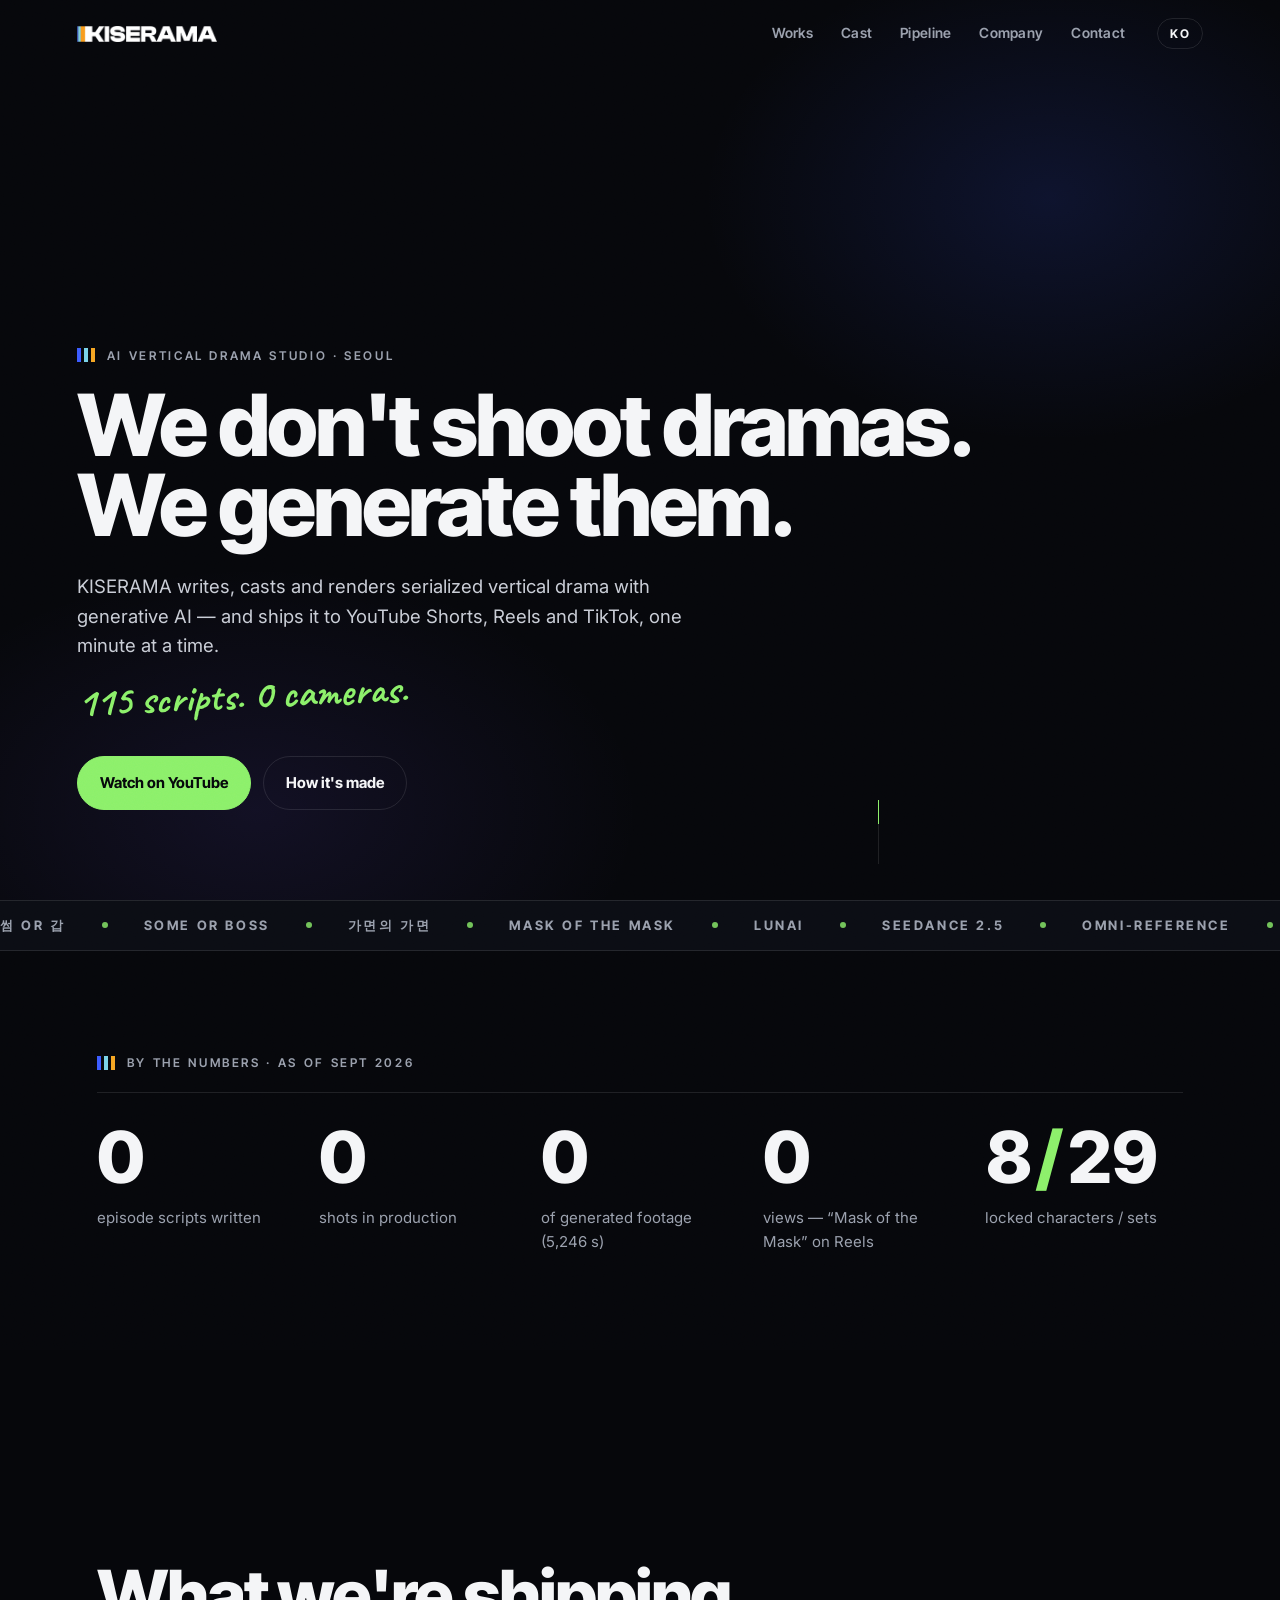
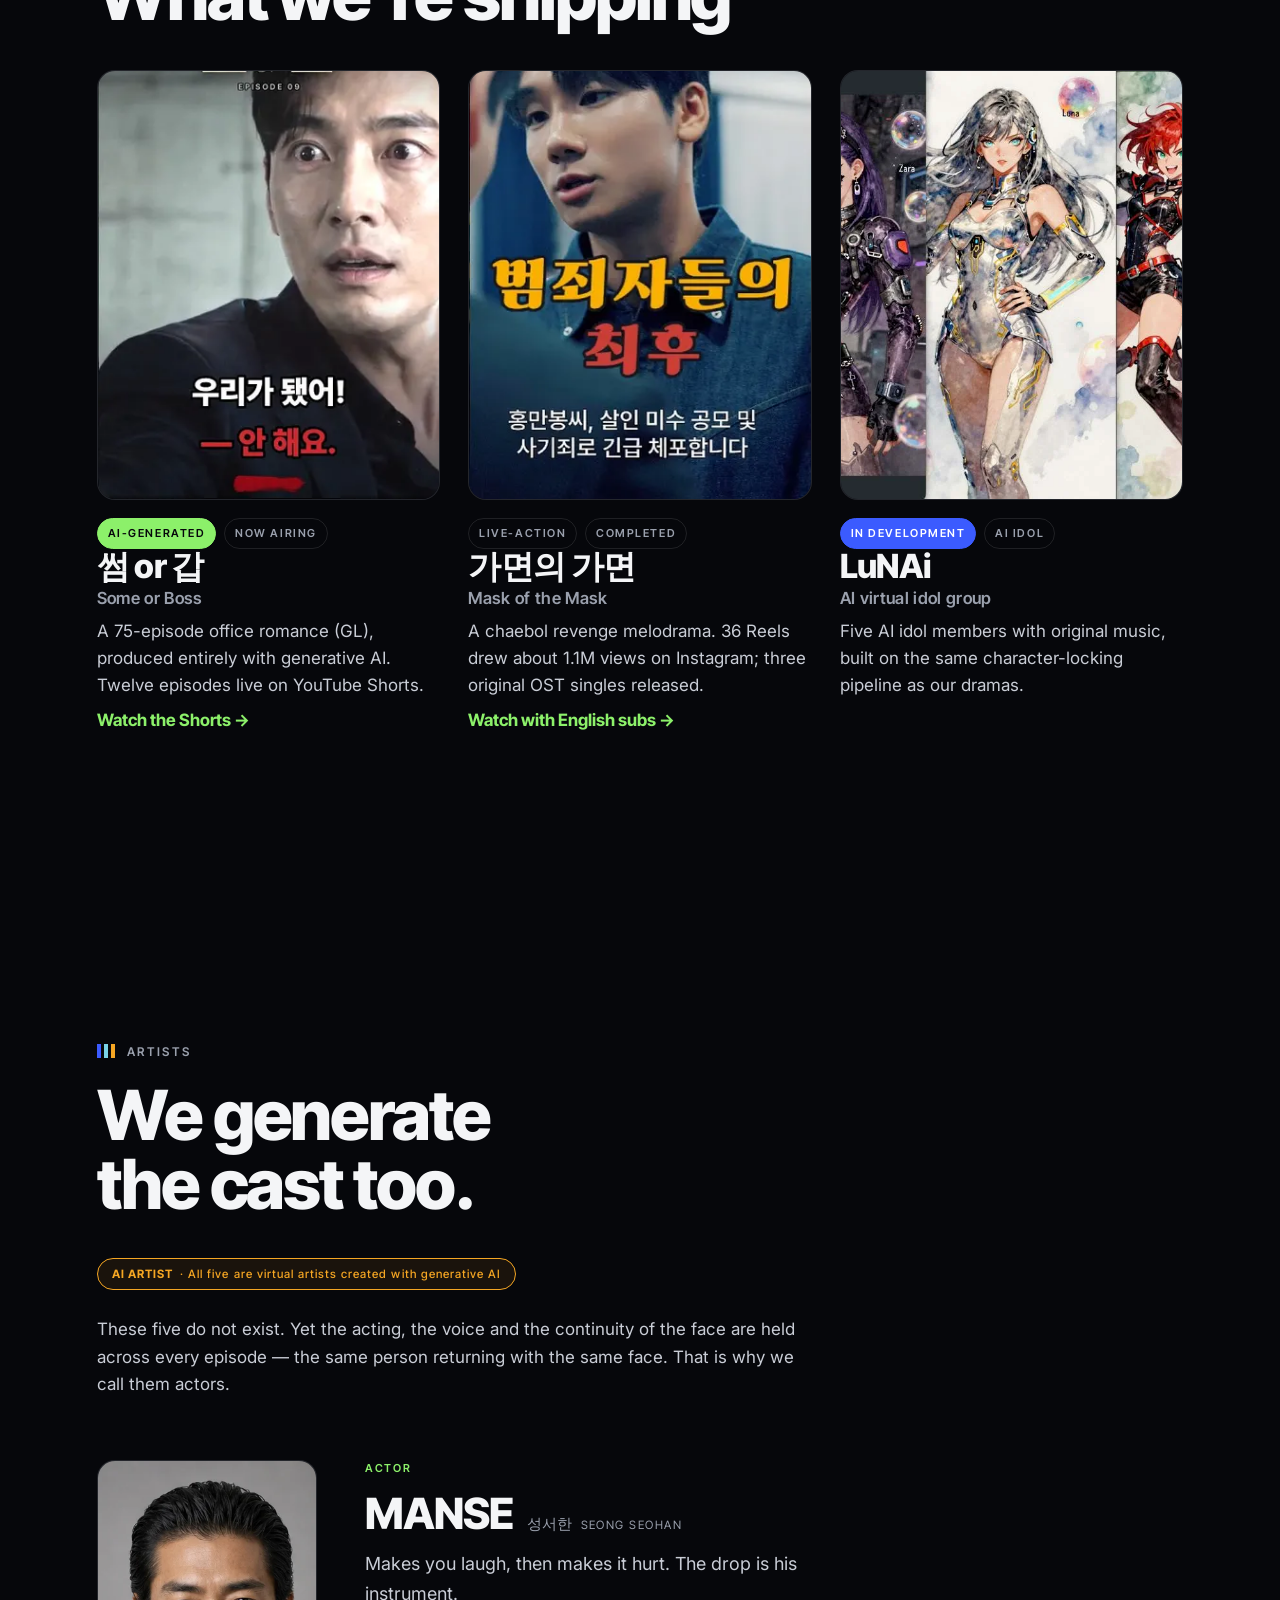
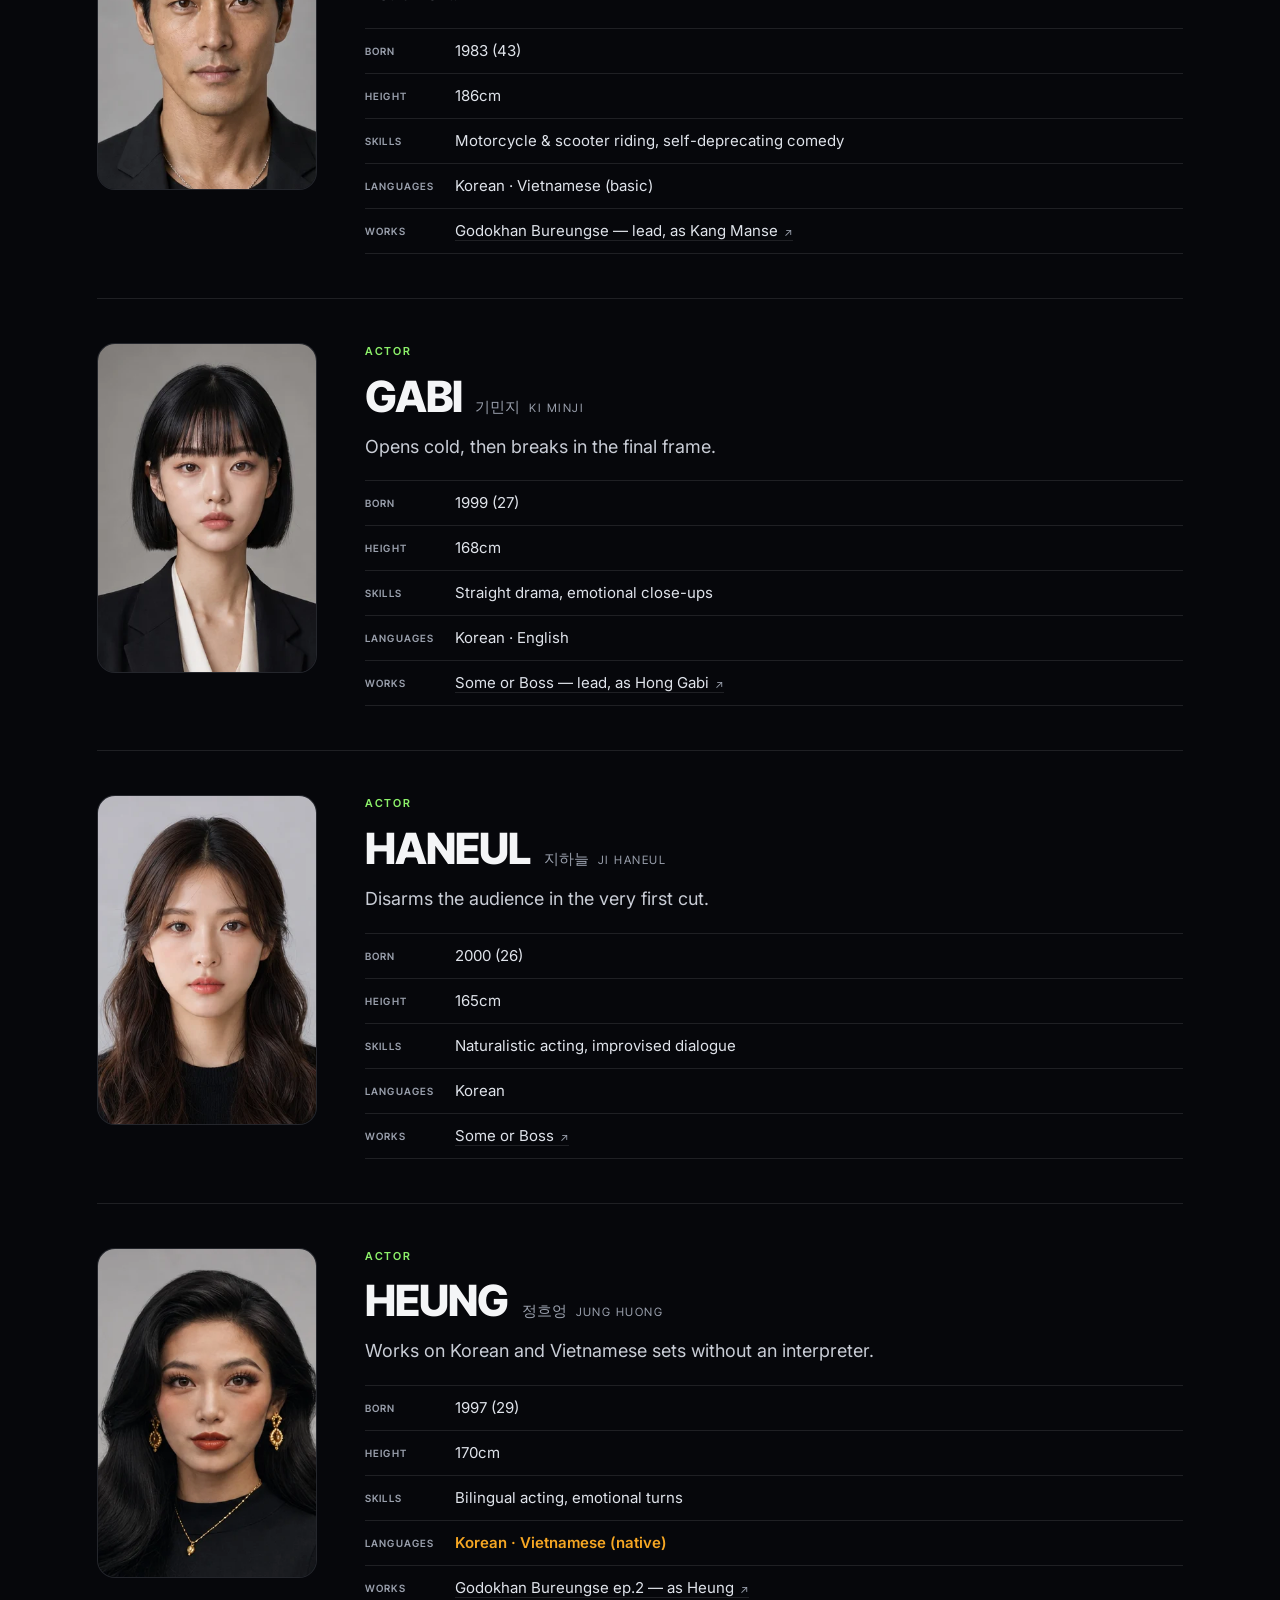
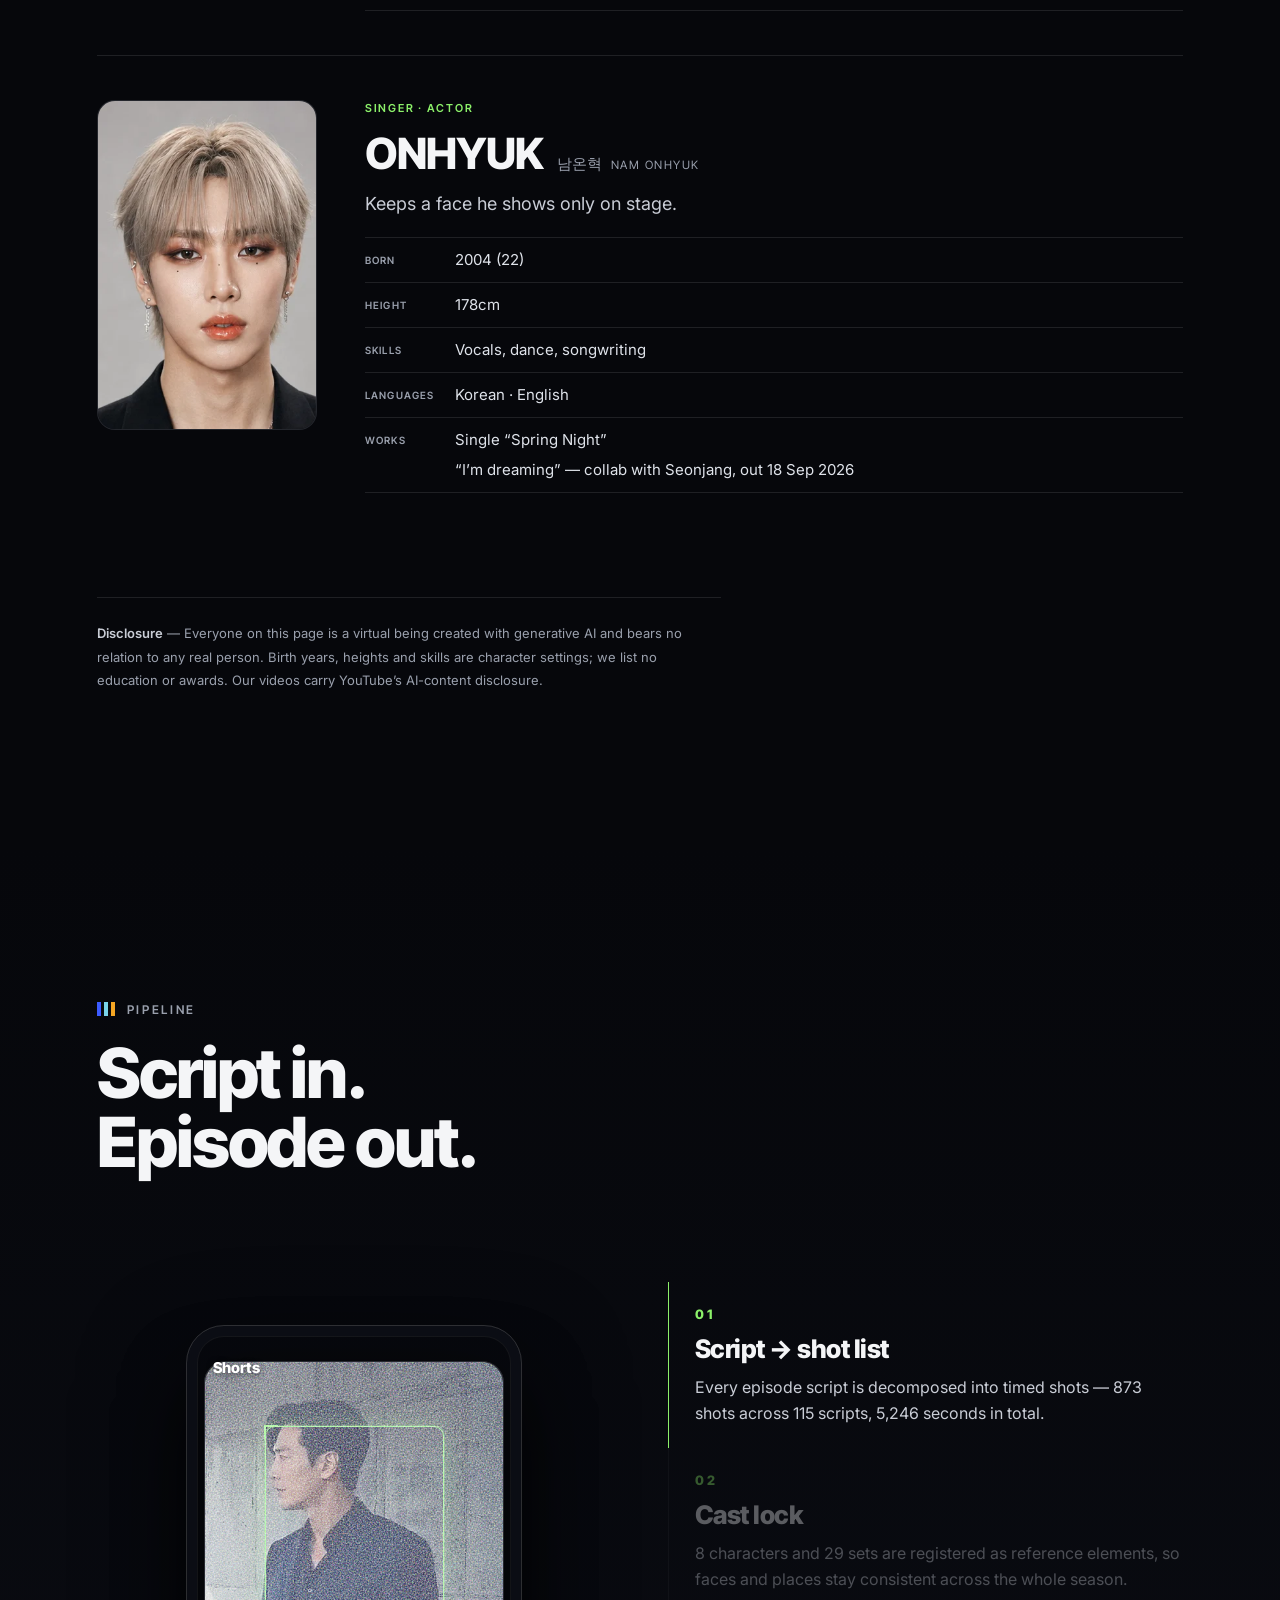
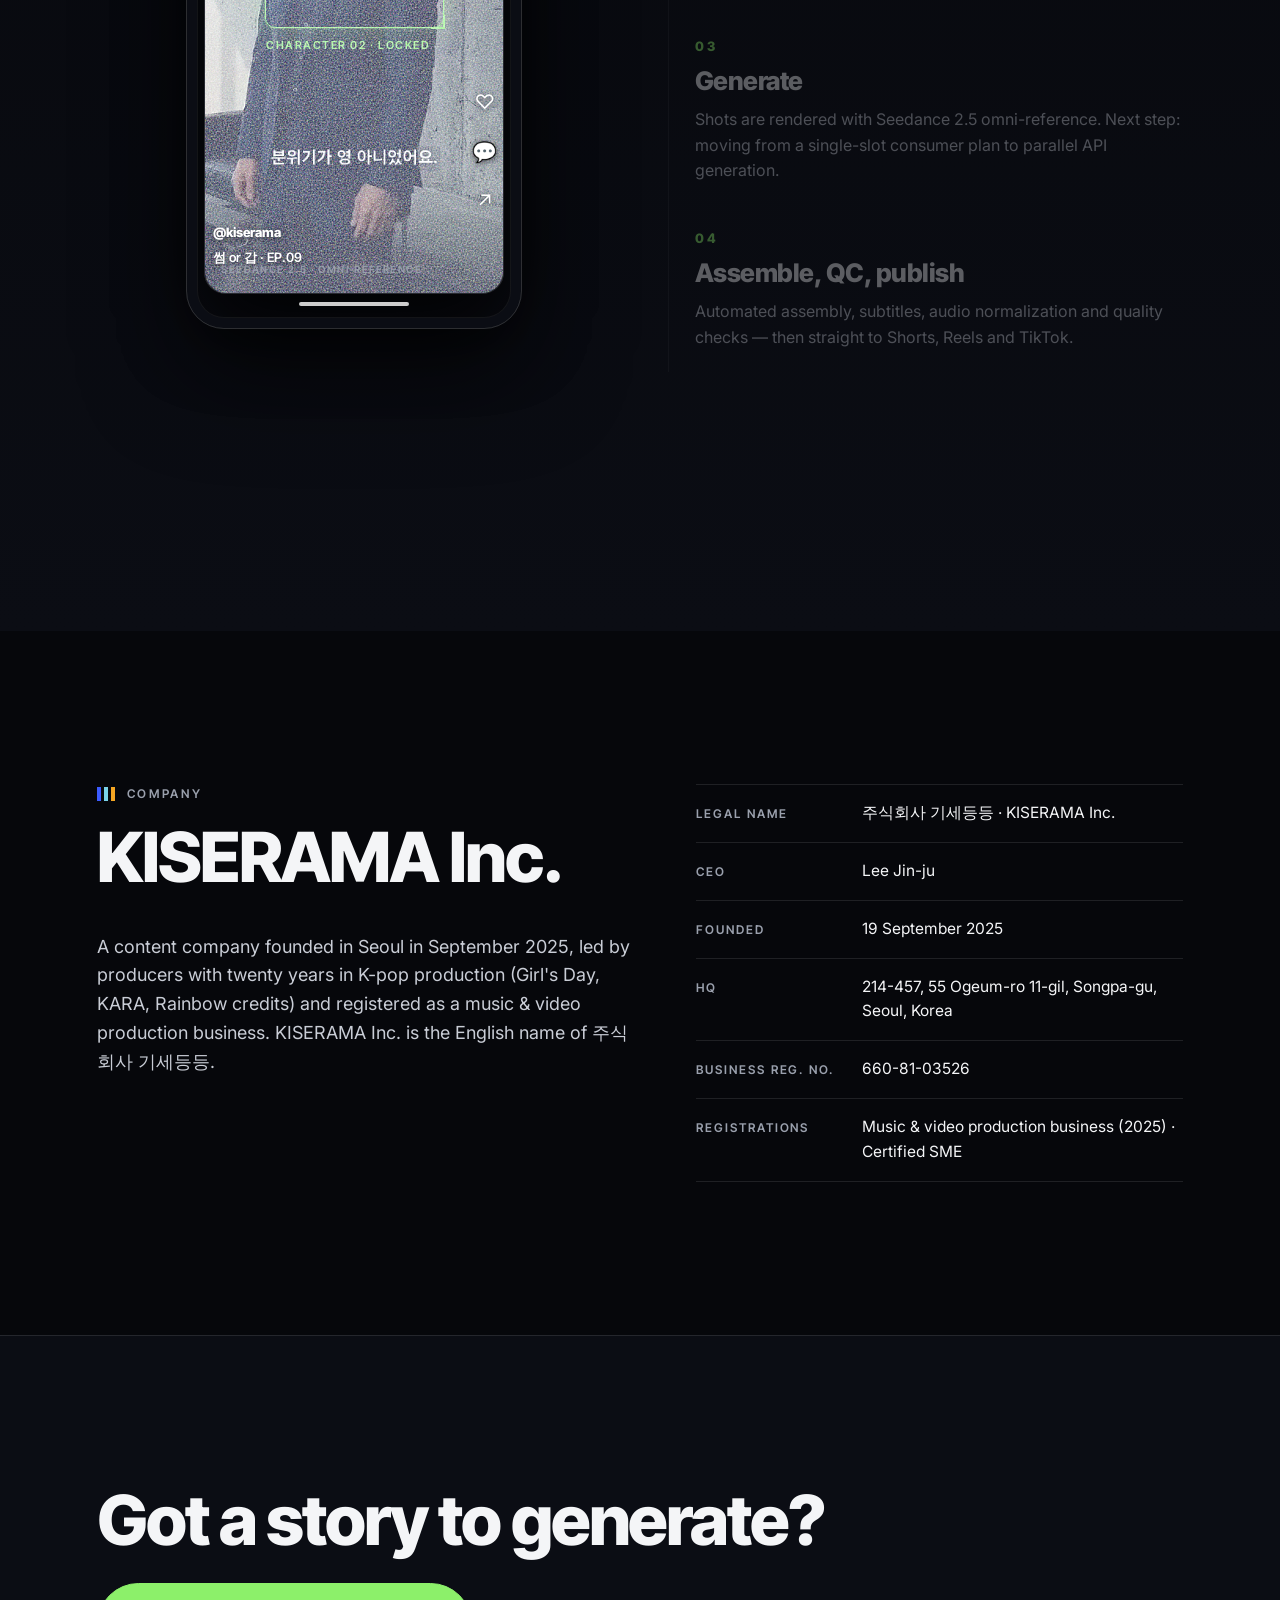
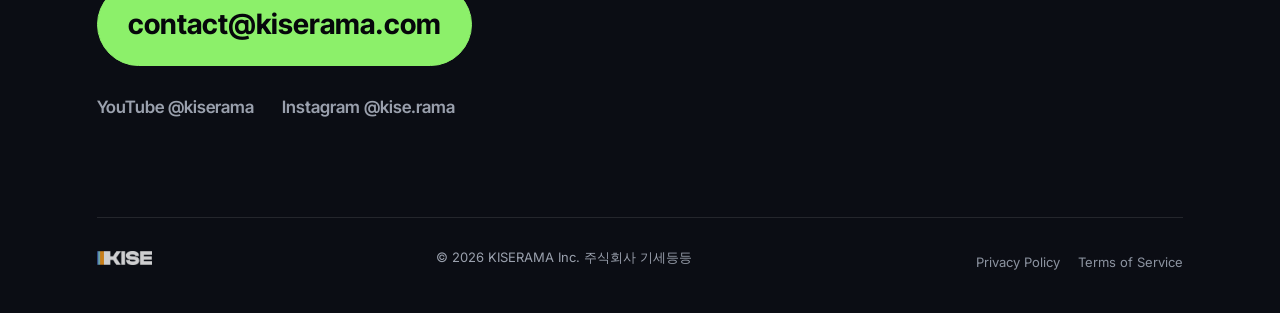
==== index.html @ 9f23346c "Add privacy policy and terms of service pages kiserama.com had neither, which is a legal requirement" ====
<!doctype html>
<html lang="en">
<head>
<meta charset="utf-8">
<meta name="viewport" content="width=device-width, initial-scale=1">
<title>KISERAMA — AI Vertical Drama Studio, Seoul</title>
<meta name="description" content="KISERAMA Inc. (주식회사 기세등등) is a Seoul studio producing serialized vertical drama with generative AI — 115 episode scripts, 873 shots, zero cameras.">
<meta property="og:type" content="website">
<meta property="og:title" content="KISERAMA — We don't shoot dramas. We generate them.">
<meta property="og:description" content="AI vertical drama studio in Seoul. 115 scripts · 873 shots · 0 cameras.">
<meta property="og:url" content="https://kiserama.com/">
<meta property="og:image" content="https://kiserama.com/assets/og.jpg">
<link rel="canonical" href="https://kiserama.com/">
<meta name="twitter:card" content="summary_large_image">
<meta name="theme-color" content="#06070b">
<link rel="icon" href="assets/favicon.svg" type="image/svg+xml">
<link rel="preconnect" href="https://fonts.googleapis.com">
<link rel="preconnect" href="https://fonts.gstatic.com" crossorigin>
<link href="https://fonts.googleapis.com/css2?family=Inter+Tight:wght@600;700;800;900&family=Inter:wght@400;500;600&family=Caveat:wght@600;700&family=Nanum+Pen+Script&display=swap" rel="stylesheet">
<link rel="stylesheet" href="https://cdn.jsdelivr.net/gh/orioncactus/pretendard@v1.3.9/dist/web/variable/pretendardvariable.min.css">
<link rel="stylesheet" href="style.css">
</head>
<body>
<div class="grain" aria-hidden="true"></div>

<header class="nav" id="nav">
  <a class="brand" href="#top" aria-label="KISERAMA home"><img src="assets/kiserama-white.png" alt="KISERAMA" width="1232" height="141"></a>
  <nav class="links">
    <a href="#works" data-ko="작품">Works</a>
    <a href="#cast" data-ko="배우">Cast</a>
    <a href="#pipeline" data-ko="파이프라인">Pipeline</a>
    <a href="#company" data-ko="회사">Company</a>
    <a href="#contact" data-ko="연락">Contact</a>
  </nav>
  <button class="lang" id="lang" type="button" aria-label="Switch language">KO</button>
</header>

<section class="hero" id="top">
  <canvas id="stage" aria-hidden="true"></canvas>
  <div class="hero-glow" aria-hidden="true"></div>
  <div class="hero-copy">
    <p class="eyebrow" data-ko="<span class='bars' aria-hidden='true'></span>AI 세로 드라마 스튜디오 · 서울"><span class="bars" aria-hidden="true"></span>AI vertical drama studio · Seoul</p>
    <h1 class="h1" data-ko="드라마를<br>찍지 않습니다.<br>생성합니다.">We don't shoot dramas.<br>We generate them.</h1>
    <p class="lead" data-ko="키세라마는 생성형 AI로 세로 연속극을 쓰고, 캐스팅하고, 렌더링해서 유튜브 쇼츠·릴스·틱톡에 1분 단위로 내보냅니다.">KISERAMA writes, casts and renders serialized vertical drama with generative AI — and ships it to YouTube Shorts, Reels and TikTok, one minute at a time.</p>
    <p class="hand" data-ko="대본 115편. 카메라 0대.">115 scripts. 0 cameras.</p>
    <div class="cta">
      <a class="btn primary" href="https://www.youtube.com/@kiserama/shorts" target="_blank" rel="noopener" data-ko="유튜브에서 보기">Watch on YouTube</a>
      <a class="btn ghost" href="#pipeline" data-ko="어떻게 만드나">How it's made</a>
    </div>
  </div>
  <div class="hud" id="hud" aria-hidden="true">
    <div class="hud-head"><span data-ko="대본 → 컷">Script → shot</span><b id="hudEp">EP09</b></div>
    <p class="hud-line" id="hudLine"></p>
    <div class="hud-bar"><i id="hudBar"></i></div>
    <div class="hud-foot"><span data-ko="Seedance 2.5 · 생성 중">Seedance 2.5 · generating</span><span class="dot"></span></div>
  </div>
  <div class="scroll-hint" aria-hidden="true"><span></span></div>
</section>

<div class="ticker" aria-hidden="true">
  <div class="ticker-track">
    <span>썸 or 갑</span><i></i><span>Some or Boss</span><i></i><span>가면의 가면</span><i></i><span>Mask of the Mask</span><i></i><span>LuNAi</span><i></i><span>Seedance 2.5</span><i></i><span>omni-reference</span><i></i><span>9 : 16</span><i></i><span>1 min / ep</span><i></i><span>Seoul</span><i></i>
    <span>썸 or 갑</span><i></i><span>Some or Boss</span><i></i><span>가면의 가면</span><i></i><span>Mask of the Mask</span><i></i><span>LuNAi</span><i></i><span>Seedance 2.5</span><i></i><span>omni-reference</span><i></i><span>9 : 16</span><i></i><span>1 min / ep</span><i></i><span>Seoul</span><i></i>
  </div>
</div>

<section class="stats" id="numbers">
  <div class="wrap">
    <p class="kicker" data-reveal data-ko="<span class='bars' aria-hidden='true'></span>실측 · 2026년 9월 기준"><span class="bars" aria-hidden="true"></span>By the numbers · as of Sept 2026</p>
    <ul class="stat-grid">
      <li data-reveal><b class="num" data-count="115">0</b><span data-ko="회차 대본 완성">episode scripts written</span></li>
      <li data-reveal><b class="num" data-count="873">0</b><span data-ko="제작 컷 분해">shots in production</span></li>
      <li data-reveal><b class="num" data-count="87" data-suffix=" min">0</b><span data-ko="생성 영상 분량 (5,246초)">of generated footage (5,246 s)</span></li>
      <li data-reveal><b class="num" data-count="1.1" data-decimals="1" data-suffix="M">0</b><span data-ko="「가면의 가면」 릴스 조회수">views — “Mask of the Mask” on Reels</span></li>
      <li data-reveal><b class="num">8<em>/</em>29</b><span data-ko="고정 캐릭터 / 배경 (얼굴 유지 파이프라인)">locked characters / sets</span></li>
    </ul>
  </div>
</section>

<section class="works" id="works">
  <div class="wrap">
    <h2 class="h2" data-reveal data-ko="지금 나가고 있는 작품">What we're shipping</h2>
    <div class="work-grid">
      <article class="work" data-reveal>
        <a class="work-media" href="https://www.youtube.com/@kiserama/shorts" target="_blank" rel="noopener">
          <img src="assets/frames/Dw_CtWlS1PA.webp" alt="Some or Boss episode 9" loading="lazy" width="360" height="640">
          <img class="alt" src="assets/frames/G1GFndKvRv0.webp" alt="" loading="lazy" width="360" height="640">
        </a>
        <div class="work-body">
          <p class="tag-row"><span class="tag lime" data-ko="AI 생성">AI-generated</span><span class="tag" data-ko="연재 중">Now airing</span></p>
          <h3>썸 or 갑 <small>Some or Boss</small></h3>
          <p data-ko="오피스 로맨스(GL) 75부작. 전편 생성형 AI 로 제작. 유튜브 쇼츠에 12화까지 공개 중.">A 75-episode office romance (GL), produced entirely with generative AI. Twelve episodes live on YouTube Shorts.</p>
          <a class="arrow" href="https://www.youtube.com/@kiserama/shorts" target="_blank" rel="noopener" data-ko="쇼츠 보기 →">Watch the Shorts →</a>
        </div>
      </article>

      <article class="work" data-reveal>
        <a class="work-media" href="https://www.youtube.com/@kiserama/videos" target="_blank" rel="noopener">
          <img src="assets/frames/vdMlESCAup4.webp" alt="Mask of the Mask" loading="lazy" width="360" height="640">
          <img class="alt" src="assets/frames/RZIuvAYk6t0.webp" alt="" loading="lazy" width="360" height="640">
        </a>
        <div class="work-body">
          <p class="tag-row"><span class="tag" data-ko="실사">Live-action</span><span class="tag" data-ko="완결">Completed</span></p>
          <h3>가면의 가면 <small>Mask of the Mask</small></h3>
          <p data-ko="재벌가 복수극. 인스타그램 릴스 36편으로 약 110만 조회, 오리지널 OST 3곡 발매.">A chaebol revenge melodrama. 36 Reels drew about 1.1M views on Instagram; three original OST singles released.</p>
          <a class="arrow" href="https://www.youtube.com/@kiserama/videos" target="_blank" rel="noopener" data-ko="영어 자막판 보기 →">Watch with English subs →</a>
        </div>
      </article>

      <article class="work" data-reveal>
        <div class="work-media wide">
          <img src="assets/lunai.webp" alt="LuNAi — five AI idol members" loading="lazy" width="1309" height="668">
        </div>
        <div class="work-body">
          <p class="tag-row"><span class="tag blue" data-ko="개발 중">In development</span><span class="tag" data-ko="AI 아이돌">AI idol</span></p>
          <h3>LuNAi <small>AI virtual idol group</small></h3>
          <p data-ko="다섯 명의 AI 아이돌과 오리지널 음악. 드라마와 같은 캐릭터 고정 파이프라인 위에서 만듭니다.">Five AI idol members with original music, built on the same character-locking pipeline as our dramas.</p>
        </div>
      </article>
    </div>
  </div>
</section>

<section class="cast" id="cast">
  <div class="wrap">
    <p class="kicker" data-reveal data-ko="<span class='bars' aria-hidden='true'></span>소속 아티스트"><span class="bars" aria-hidden="true"></span>Artists</p>
    <h2 class="h2" data-reveal data-ko="배우도<br>생성합니다.">We generate<br>the cast too.</h2>
    <p class="ai-badge" data-reveal data-ko="<b>AI ARTIST</b> · 전원 AI로 제작된 가상 아티스트입니다"><b>AI ARTIST</b> · All five are virtual artists created with generative AI</p>
    <p class="cast-lead" data-reveal data-ko="다섯 사람은 실재하지 않습니다. 그러나 연기와 목소리, 얼굴의 연속성은 회차를 넘어 지켜집니다 — 같은 인물이 같은 얼굴로 돌아오는 것, 그것이 저희가 배우라고 부르는 이유입니다.">These five do not exist. Yet the acting, the voice and the continuity of the face are held across every episode — the same person returning with the same face. That is why we call them actors.</p>

    <div class="roster">
      <article class="artist" data-reveal>
        <button class="artist-shot" type="button" data-sheet="assets/cast/seong-seohan-sheet.webp"
                data-sheet-ko="성서한 — 캐릭터 시트" data-sheet-en="SEONG SEOHAN — character sheet"
                aria-label="SEONG SEOHAN character sheet">
          <img src="assets/cast/seong-seohan.webp" alt="SEONG SEOHAN, AI-generated artist" loading="lazy" decoding="async" width="336" height="504">
          <span class="cast-cue" aria-hidden="true" data-ko="시트 보기">View sheet</span>
        </button>
        <div class="artist-body">
          <p class="artist-field" data-ko="배우">Actor</p>
          <h3><span class="artist-name" data-ko="만세">MANSE</span><small data-ko="성서한<i>SEONG SEOHAN</i>">성서한<i>SEONG SEOHAN</i></small></h3>
          <p class="artist-note" data-ko="웃기다가 아프게 만든다. 낙차가 이 배우의 악기다.">Makes you laugh, then makes it hurt. The drop is his instrument.</p>
          <dl class="spec">
              <div><dt data-ko="생년">Born</dt><dd data-ko="1983년 (43세)">1983 (43)</dd></div>
              <div><dt data-ko="신장">Height</dt><dd data-ko="186cm">186cm</dd></div>
              <div><dt data-ko="특기">Skills</dt><dd data-ko="오토바이 · 스쿠터 운전, 자기비하 코미디">Motorcycle &amp; scooter riding, self-deprecating comedy</dd></div>
              <div><dt data-ko="사용 언어">Languages</dt><dd data-ko="한국어 · 베트남어(기초)">Korean · Vietnamese (basic)</dd></div>
              <div><dt data-ko="출연">Works</dt><dd><a class="work-link" href="https://youtu.be/nSYQ88gHeDo" target="_blank" rel="noopener" data-ko="「고독한 부릉세」 주연 · 강만세 역">Godokhan Bureungse — lead, as Kang Manse</a></dd></div>
          </dl>
        </div>
      </article>
      <article class="artist" data-reveal>
        <button class="artist-shot" type="button" data-sheet="assets/cast/ki-minji-sheet.webp"
                data-sheet-ko="기민지 — 캐릭터 시트" data-sheet-en="KI MINJI — character sheet"
                aria-label="KI MINJI character sheet">
          <img src="assets/cast/ki-minji.webp" alt="KI MINJI, AI-generated artist" loading="lazy" decoding="async" width="336" height="504">
          <span class="cast-cue" aria-hidden="true" data-ko="시트 보기">View sheet</span>
        </button>
        <div class="artist-body">
          <p class="artist-field" data-ko="배우">Actor</p>
          <h3><span class="artist-name" data-ko="가비">GABI</span><small data-ko="기민지<i>KI MINJI</i>">기민지<i>KI MINJI</i></small></h3>
          <p class="artist-note" data-ko="차갑게 열고, 마지막 한 컷에서 무너진다.">Opens cold, then breaks in the final frame.</p>
          <dl class="spec">
              <div><dt data-ko="생년">Born</dt><dd data-ko="1999년 (27세)">1999 (27)</dd></div>
              <div><dt data-ko="신장">Height</dt><dd data-ko="168cm">168cm</dd></div>
              <div><dt data-ko="특기">Skills</dt><dd data-ko="정극, 감정 클로즈업">Straight drama, emotional close-ups</dd></div>
              <div><dt data-ko="사용 언어">Languages</dt><dd data-ko="한국어 · 영어">Korean · English</dd></div>
              <div><dt data-ko="출연">Works</dt><dd><a class="work-link" href="https://www.youtube.com/@kiserama/shorts" target="_blank" rel="noopener" data-ko="「썸 or 갑」 주연 · 홍가비 역">Some or Boss — lead, as Hong Gabi</a></dd></div>
          </dl>
        </div>
      </article>
      <article class="artist" data-reveal>
        <button class="artist-shot" type="button" data-sheet="assets/cast/ji-haneul-sheet.webp"
                data-sheet-ko="지하늘 — 캐릭터 시트" data-sheet-en="JI HANEUL — character sheet"
                aria-label="JI HANEUL character sheet">
          <img src="assets/cast/ji-haneul.webp" alt="JI HANEUL, AI-generated artist" loading="lazy" decoding="async" width="336" height="504">
          <span class="cast-cue" aria-hidden="true" data-ko="시트 보기">View sheet</span>
        </button>
        <div class="artist-body">
          <p class="artist-field" data-ko="배우">Actor</p>
          <h3><span class="artist-name" data-ko="하늘">HANEUL</span><small data-ko="지하늘<i>JI HANEUL</i>">지하늘<i>JI HANEUL</i></small></h3>
          <p class="artist-note" data-ko="첫 컷에서 관객의 경계를 풀어버린다.">Disarms the audience in the very first cut.</p>
          <dl class="spec">
              <div><dt data-ko="생년">Born</dt><dd data-ko="2000년 (26세)">2000 (26)</dd></div>
              <div><dt data-ko="신장">Height</dt><dd data-ko="165cm">165cm</dd></div>
              <div><dt data-ko="특기">Skills</dt><dd data-ko="생활연기, 즉흥 대사">Naturalistic acting, improvised dialogue</dd></div>
              <div><dt data-ko="사용 언어">Languages</dt><dd data-ko="한국어">Korean</dd></div>
              <div><dt data-ko="출연">Works</dt><dd><a class="work-link" href="https://www.youtube.com/@kiserama/shorts" target="_blank" rel="noopener" data-ko="「썸 or 갑」">Some or Boss</a></dd></div>
          </dl>
        </div>
      </article>
      <article class="artist" data-reveal>
        <button class="artist-shot" type="button" data-sheet="assets/cast/jung-huong-sheet.webp"
                data-sheet-ko="정흐엉 — 캐릭터 시트" data-sheet-en="JUNG HUONG — character sheet"
                aria-label="JUNG HUONG character sheet">
          <img src="assets/cast/jung-huong.webp" alt="JUNG HUONG, AI-generated artist" loading="lazy" decoding="async" width="336" height="504">
          <span class="cast-cue" aria-hidden="true" data-ko="시트 보기">View sheet</span>
        </button>
        <div class="artist-body">
          <p class="artist-field" data-ko="배우">Actor</p>
          <h3><span class="artist-name" data-ko="흥">HEUNG</span><small data-ko="정흐엉<i>JUNG HUONG</i>">정흐엉<i>JUNG HUONG</i></small></h3>
          <p class="artist-note" data-ko="한·베 양쪽 현장에서 통역 없이 연기한다.">Works on Korean and Vietnamese sets without an interpreter.</p>
          <dl class="spec">
              <div><dt data-ko="생년">Born</dt><dd data-ko="1997년 (29세)">1997 (29)</dd></div>
              <div><dt data-ko="신장">Height</dt><dd data-ko="170cm">170cm</dd></div>
              <div><dt data-ko="특기">Skills</dt><dd data-ko="이중언어 연기, 감정 전환">Bilingual acting, emotional turns</dd></div>
              <div><dt data-ko="사용 언어">Languages</dt><dd class="hl" data-ko="한국어 · 베트남어 (원어민)">Korean · Vietnamese (native)</dd></div>
              <div><dt data-ko="출연">Works</dt><dd><a class="work-link" href="https://youtu.be/nSYQ88gHeDo" target="_blank" rel="noopener" data-ko="「고독한 부릉세」 제2화 · 흥 역">Godokhan Bureungse ep.2 — as Heung</a></dd></div>
          </dl>
        </div>
      </article>
      <article class="artist" data-reveal>
        <button class="artist-shot" type="button" data-sheet="assets/cast/nam-onhyuk-sheet.webp"
                data-sheet-ko="남온혁 — 캐릭터 시트" data-sheet-en="NAM ONHYUK — character sheet"
                aria-label="NAM ONHYUK character sheet">
          <img src="assets/cast/nam-onhyuk.webp" alt="NAM ONHYUK, AI-generated artist" loading="lazy" decoding="async" width="336" height="504">
          <span class="cast-cue" aria-hidden="true" data-ko="시트 보기">View sheet</span>
        </button>
        <div class="artist-body">
          <p class="artist-field" data-ko="가수 · 배우">Singer · Actor</p>
          <h3><span class="artist-name" data-ko="온혁">ONHYUK</span><small data-ko="남온혁<i>NAM ONHYUK</i>">남온혁<i>NAM ONHYUK</i></small></h3>
          <p class="artist-note" data-ko="무대 위에서만 꺼내는 얼굴이 따로 있다.">Keeps a face he shows only on stage.</p>
          <dl class="spec">
              <div><dt data-ko="생년">Born</dt><dd data-ko="2004년 (22세)">2004 (22)</dd></div>
              <div><dt data-ko="신장">Height</dt><dd data-ko="178cm">178cm</dd></div>
              <div><dt data-ko="특기">Skills</dt><dd data-ko="보컬, 댄스, 작사">Vocals, dance, songwriting</dd></div>
              <div><dt data-ko="사용 언어">Languages</dt><dd data-ko="한국어 · 영어">Korean · English</dd></div>
              <div><dt data-ko="출연">Works</dt><dd class="multi"><span data-ko="싱글 「Spring Night」">Single “Spring Night”</span><span data-ko="「I’m dreaming」 — 선장 콜라보 · 2026-09-18 발매 예정">“I’m dreaming” — collab with Seonjang, out 18 Sep 2026</span></dd></div>
          </dl>
        </div>
      </article>
    </div>

    <p class="cast-note" data-reveal data-ko="<b>표기 안내</b> — 이 페이지의 모든 인물은 생성형 AI로 만들어진 가상의 존재이며, 실존 인물과 무관합니다. 생년 · 신장 · 특기는 작품 설정이고 학력 · 수상 이력은 두지 않습니다. 출연 영상에는 유튜브 AI 콘텐츠 표시를 적용하고 있습니다."><b>Disclosure</b> — Everyone on this page is a virtual being created with generative AI and bears no relation to any real person. Birth years, heights and skills are character settings; we list no education or awards. Our videos carry YouTube&rsquo;s AI-content disclosure.</p>
  </div>
</section>

<section class="pipeline" id="pipeline">
  <div class="wrap">
    <p class="kicker" data-reveal data-ko="<span class='bars' aria-hidden='true'></span>파이프라인"><span class="bars" aria-hidden="true"></span>Pipeline</p>
    <h2 class="h2" data-reveal data-ko="대본이 들어가면,<br>회차가 나옵니다.">Script in.<br>Episode out.</h2>
  </div>
  <div class="story" id="story">
    <div class="wrap story-grid">
      <div class="stage" aria-hidden="true">
        <div class="card script" id="cardScript">
          <div class="card-head"><span data-ko="대본">Script</span><span>썸 or 갑 · EP09</span></div>
          <p class="sl meta">SHOT · 9:16 · 4.0s</p>
          <p class="sl" data-ko="“우리가 됐어!”">“We got it!”</p>
          <p class="sl" data-ko="“— 안 해요.”">“— I'm not doing it.”</p>
          <p class="sl note" data-ko="1년 매출짜리 계약을 걷어찬 이유">Contract rejection scene</p>
          <p class="sl meta" data-ko="캐릭터 02 · 배경 07 · 얼굴 고정">Character 02 · Set 07 · face locked</p>
        </div>
        <div class="card frame" id="cardFrame">
          <img src="assets/clips/Dw_CtWlS1PA.webp" alt="" width="360" height="640">
          <video src="assets/clips/Dw_CtWlS1PA.mp4" muted loop playsinline preload="none"></video>
          <div class="lockbox"><span class="lock-tag" data-ko="캐릭터 02 · 고정">Character 02 · locked</span></div>
          <div class="noise"></div>
          <div class="gen"><i></i><b>Seedance 2.5 · omni-reference</b></div>
        </div>
        <div class="phone" id="phone">
          <span class="ph-top">Shorts</span>
          <span class="ph-side"><i>♡</i><i>💬</i><i>↗</i></span>
          <span class="ph-cap"><b>@kiserama</b>썸 or 갑 · EP.09</span>
          <span class="ph-home"></span>
        </div>
      </div>
      <ol class="steps">
        <li class="step on">
          <span class="n">01</span>
          <h3 data-ko="대본 → 컷 리스트">Script → shot list</h3>
          <p data-ko="회차 대본을 타이밍이 붙은 컷으로 분해합니다. 115회차, 873컷, 총 5,246초.">Every episode script is decomposed into timed shots — 873 shots across 115 scripts, 5,246 seconds in total.</p>
        </li>
        <li class="step">
          <span class="n">02</span>
          <h3 data-ko="캐릭터 고정">Cast lock</h3>
          <p data-ko="캐릭터 8명·배경 29종을 레퍼런스 엘리먼트로 등록해, 시즌 전체에서 얼굴과 장소가 유지됩니다.">8 characters and 29 sets are registered as reference elements, so faces and places stay consistent across the whole season.</p>
        </li>
        <li class="step">
          <span class="n">03</span>
          <h3 data-ko="생성">Generate</h3>
          <p data-ko="Seedance 2.5 omni-reference 로 컷을 렌더링합니다. 다음 단계는 단일 슬롯 소비자 플랜에서 API 병렬 생성으로의 전환.">Shots are rendered with Seedance 2.5 omni-reference. Next step: moving from a single-slot consumer plan to parallel API generation.</p>
        </li>
        <li class="step">
          <span class="n">04</span>
          <h3 data-ko="조립 · 검수 · 게시">Assemble, QC, publish</h3>
          <p data-ko="자동 조립·자막·오디오 정규화·품질 검사를 거쳐 쇼츠·릴스·틱톡으로 바로 나갑니다.">Automated assembly, subtitles, audio normalization and quality checks — then straight to Shorts, Reels and TikTok.</p>
        </li>
      </ol>
    </div>
  </div>
</section>

<section class="company" id="company">
  <div class="wrap two">
    <div>
      <p class="kicker" data-reveal data-ko="<span class='bars' aria-hidden='true'></span>회사"><span class="bars" aria-hidden="true"></span>Company</p>
      <h2 class="h2" data-reveal data-ko="주식회사 기세등등">KISERAMA Inc.</h2>
      <p class="body" data-reveal data-ko="2025년 9월 서울에서 설립한 콘텐츠 회사입니다. 걸스데이·카라·레인보우 음반에 참여한 20년차 K-pop 프로듀서들이 이끌며, 음반·음악영상물 제작업으로 등록되어 있습니다. 영문명은 KISERAMA Inc. 입니다.">A content company founded in Seoul in September 2025, led by producers with twenty years in K-pop production (Girl's Day, KARA, Rainbow credits) and registered as a music &amp; video production business. KISERAMA Inc. is the English name of 주식회사 기세등등.</p>
    </div>
    <dl class="facts" data-reveal>
      <div><dt data-ko="법인명">Legal name</dt><dd>주식회사 기세등등 · KISERAMA Inc.</dd></div>
      <div><dt data-ko="대표이사">CEO</dt><dd data-ko="이진주">Lee Jin-ju</dd></div>
      <div><dt data-ko="설립">Founded</dt><dd data-ko="2025년 9월 19일">19 September 2025</dd></div>
      <div><dt data-ko="본점">HQ</dt><dd data-ko="서울특별시 송파구 오금로11길 55, 214-457호 (방이동, 현대주상복합빌딩)">214-457, 55 Ogeum-ro 11-gil, Songpa-gu, Seoul, Korea</dd></div>
      <div><dt data-ko="사업자등록번호">Business reg. no.</dt><dd>660-81-03526</dd></div>
      <div><dt data-ko="등록">Registrations</dt><dd data-ko="음반·음악영상물 제작업 신고 (2025.10) · 중소기업(소상공인) 확인">Music &amp; video production business (2025) · Certified SME</dd></div>
    </dl>
  </div>
</section>

<footer class="foot" id="contact">
  <div class="wrap">
    <div class="foot-top" data-reveal>
      <h2 class="h2" data-ko="같이 만들 이야기가 있나요?">Got a story to generate?</h2>
      <a class="btn primary big" href="mailto:contact@kiserama.com">contact@kiserama.com</a>
      <p class="socials">
        <a href="https://www.youtube.com/@kiserama" target="_blank" rel="noopener">YouTube @kiserama</a>
        <a href="https://www.instagram.com/kise.rama/" target="_blank" rel="noopener">Instagram @kise.rama</a>
      </p>
    </div>
    <div class="foot-bottom">
      <img src="assets/kise-white.png" alt="KISE" width="554" height="141">
      <p>© 2026 KISERAMA Inc. <span data-ko="주식회사 기세등등">주식회사 기세등등</span></p>
      <p class="legal">
        <a href="/privacy.html" data-ko="개인정보처리방침">Privacy Policy</a>
        <a href="/terms.html" data-ko="이용약관">Terms of Service</a>
      </p>
    </div>
  </div>
</footer>

<div class="sheetbox" id="sheetbox" hidden>
  <button class="sheetbox-close" id="sheetboxClose" type="button" aria-label="Close">&times;</button>
  <figure>
    <img id="sheetboxImg" src="" alt="">
    <figcaption id="sheetboxCap"></figcaption>
  </figure>
</div>
<div class="cursor" id="cursor" aria-hidden="true"><i></i></div>
<script type="importmap">{"imports":{"three":"https://cdn.jsdelivr.net/npm/three@0.170.0/build/three.module.js"}}</script>
<script src="https://cdn.jsdelivr.net/npm/gsap@3.12.5/dist/gsap.min.js"></script>
<script src="https://cdn.jsdelivr.net/npm/gsap@3.12.5/dist/ScrollTrigger.min.js"></script>
<script type="module" src="main.js"></script>
</body>
</html>
---- style.css ----
:root{
  --bg:#06070b; --bg2:#0b0d14; --fg:#f4f5f7; --muted:#9aa0ad; --line:rgba(255,255,255,.1);
  --lime:#8cf06a; --blue:#3b5bff; --cyan:#79d3e8; --orange:#f5a623;
  --font-en:"Inter Tight","Pretendard Variable",Inter,system-ui,sans-serif;
  --font-body:Inter,"Pretendard Variable",system-ui,-apple-system,sans-serif;
  --hand:"Caveat","Nanum Pen Script",cursive;
  --pad:clamp(20px,6vw,96px);
}
*{box-sizing:border-box}
html{scroll-behavior:smooth;background:var(--bg)}
body{margin:0;background:var(--bg);color:var(--fg);font-family:var(--font-body);font-size:17px;line-height:1.6;-webkit-font-smoothing:antialiased;overflow-x:hidden}
html[lang=ko] body{font-family:"Pretendard Variable",Inter,system-ui,sans-serif;word-break:keep-all}
html[lang=ko] .hand{font-family:"Nanum Pen Script",var(--hand)}
a{color:inherit;text-decoration:none}
img{max-width:100%;display:block}
.wrap{max-width:1240px;margin:0 auto;padding:0 var(--pad)}

/* film grain */
.grain{position:fixed;inset:-50%;width:200%;height:200%;pointer-events:none;z-index:50;opacity:.07;mix-blend-mode:overlay;
  background-image:url("data:image/svg+xml;utf8,<svg xmlns='http://www.w3.org/2000/svg' width='240' height='240'><filter id='n'><feTurbulence type='fractalNoise' baseFrequency='.9' numOctaves='2' stitchTiles='stitch'/></filter><rect width='100%' height='100%' filter='url(%23n)'/></svg>");
  animation:grain 1.2s steps(6) infinite}
@keyframes grain{0%{transform:translate(0,0)}25%{transform:translate(-2%,1%)}50%{transform:translate(1%,-2%)}75%{transform:translate(-1%,-1%)}100%{transform:translate(2%,2%)}}

/* nav */
.nav{position:fixed;top:0;left:0;right:0;z-index:40;display:flex;align-items:center;gap:32px;padding:18px var(--pad);
  transition:background .3s,backdrop-filter .3s,border-color .3s;border-bottom:1px solid transparent}
.nav.solid{background:rgba(6,7,11,.72);backdrop-filter:blur(14px);-webkit-backdrop-filter:blur(14px);border-color:var(--line)}
.brand img{height:16px;width:auto}
.links{margin-left:auto;display:flex;gap:28px;font-family:var(--font-en);font-weight:600;font-size:14px;letter-spacing:.02em;color:var(--muted)}
.links a{position:relative;padding:4px 0;transition:color .2s}
.links a::after{content:"";position:absolute;left:0;right:100%;bottom:0;height:1px;background:var(--lime);transition:right .25s}
.links a:hover{color:var(--fg)} .links a:hover::after{right:0}
.lang{font-family:var(--font-en);font-weight:700;font-size:12px;letter-spacing:.12em;color:var(--fg);background:transparent;border:1px solid var(--line);border-radius:999px;padding:7px 12px;cursor:pointer;transition:border-color .2s,background .2s}
.lang:hover{border-color:var(--lime);background:rgba(140,240,106,.08)}

/* hero */
.hero{position:relative;min-height:100svh;display:grid;align-items:end;padding:120px var(--pad) clamp(56px,10vh,120px);overflow:hidden;isolation:isolate}
#stage{position:absolute;inset:0;width:100%;height:100%;z-index:0;display:block}
.hero-glow{position:absolute;inset:0;z-index:1;pointer-events:none;
  background:
    radial-gradient(50% 45% at 20% 90%,rgba(122,92,255,.10),transparent 60%),
    radial-gradient(45% 45% at 82% 22%,rgba(59,91,255,.14),transparent 60%),
    linear-gradient(90deg,rgba(6,7,11,.88) 0%,rgba(6,7,11,.6) 36%,rgba(6,7,11,0) 64%),
    linear-gradient(180deg,rgba(6,7,11,0) 55%,rgba(6,7,11,.94) 100%)}
@media (max-width:640px){
  .hero-glow{background:
    radial-gradient(60% 40% at 20% 90%,rgba(140,240,106,.14),transparent 60%),
    linear-gradient(180deg,rgba(6,7,11,.2) 0%,rgba(6,7,11,.1) 30%,rgba(6,7,11,.9) 58%,rgba(6,7,11,.97) 100%)}
}
.hero-copy{position:relative;z-index:2;max-width:1040px}
.eyebrow,.kicker{display:flex;align-items:center;gap:12px;font-family:var(--font-en);font-weight:600;font-size:12px;letter-spacing:.22em;text-transform:uppercase;color:var(--muted);margin:0 0 20px}
.bars{display:inline-flex;gap:3px;height:14px}
.bars::before,.bars::after{content:"";width:4px;height:100%;background:var(--blue)}
.bars::after{background:var(--cyan)}
.bars{position:relative;padding-right:7px}
.bars::after{box-shadow:7px 0 0 var(--orange)}
.h1{font-family:var(--font-en);font-weight:800;font-size:clamp(44px,6.7vw,98px);line-height:.94;letter-spacing:-.035em;margin:0 0 26px}
html[lang=ko] .h1{letter-spacing:-.025em;font-weight:800;font-size:clamp(40px,7.2vw,112px)}
.lead{font-size:clamp(17px,1.45vw,21px);color:#c9cdd6;max-width:640px;margin:0 0 14px}
.hand{font-family:var(--hand);font-weight:700;font-size:clamp(28px,3.2vw,46px);line-height:1;color:var(--lime);margin:8px 0 32px;transform:rotate(-2.5deg);transform-origin:left center;display:inline-block}
html[lang=ko] .hand{font-size:clamp(30px,3.4vw,50px)}
.cta{display:flex;gap:12px;flex-wrap:wrap}
.btn{display:inline-flex;align-items:center;gap:8px;font-family:var(--font-en);font-weight:700;font-size:15px;padding:14px 22px;border-radius:999px;border:1px solid var(--line);transition:transform .2s,background .2s,border-color .2s,color .2s}
.btn.primary{background:var(--lime);color:#06070b;border-color:var(--lime)}
.btn.primary:hover{transform:translateY(-2px);background:#a4ff84}
.btn.ghost:hover{border-color:var(--fg);transform:translateY(-2px)}
.btn.big{font-size:clamp(18px,2.4vw,28px);padding:18px 30px}
.scroll-hint{position:absolute;right:var(--pad);bottom:36px;z-index:2;width:1px;height:64px;background:var(--line)}
.scroll-hint span{position:absolute;left:0;top:0;width:1px;height:24px;background:var(--lime);animation:drop 1.8s ease-in-out infinite}
@keyframes drop{0%{transform:translateY(0);opacity:0}30%{opacity:1}100%{transform:translateY(40px);opacity:0}}

/* ticker */
.ticker{border-top:1px solid var(--line);border-bottom:1px solid var(--line);overflow:hidden;padding:14px 0;background:var(--bg2)}
.ticker-track{display:flex;align-items:center;gap:36px;width:max-content;white-space:nowrap;font-family:var(--font-en);font-weight:700;font-size:13px;letter-spacing:.2em;text-transform:uppercase;color:var(--muted);animation:tick 42s linear infinite}
.ticker-track i{width:6px;height:6px;border-radius:50%;background:var(--lime);flex:none;opacity:.8}
@keyframes tick{to{transform:translateX(-50%)}}

/* sections */
section{padding:clamp(80px,12vw,160px) 0}
.h2{font-family:var(--font-en);font-weight:800;font-size:clamp(34px,5.4vw,76px);line-height:1;letter-spacing:-.03em;margin:0 0 40px}
html[lang=ko] .h2{letter-spacing:-.02em}

/* stats */
.stats{padding-top:clamp(56px,8vw,110px)}
.stat-grid{list-style:none;margin:0;padding:0;display:grid;grid-template-columns:repeat(5,1fr);gap:24px;border-top:1px solid var(--line)}
.stat-grid li{padding:28px 0 0;border-top:1px solid transparent}
.num{display:block;white-space:nowrap;font-family:var(--font-en);font-weight:800;font-size:clamp(44px,5.6vw,84px);line-height:1;letter-spacing:-.04em;color:var(--fg);font-variant-numeric:tabular-nums}
.num em{font-style:normal;color:var(--lime);padding:0 .08em}
.num small{font-size:.4em;font-weight:700;letter-spacing:0;color:var(--muted);margin-left:.12em}
.stat-grid span{display:block;margin-top:12px;color:var(--muted);font-size:15px;max-width:22ch}

/* works */
.work-grid{display:grid;grid-template-columns:repeat(3,1fr);gap:28px}
.work{display:flex;flex-direction:column;gap:18px}
.work-media{position:relative;display:block;aspect-ratio:4/5;overflow:hidden;border-radius:18px;background:var(--bg2);border:1px solid var(--line)}
.work-media img{width:100%;height:100%;object-fit:cover;transition:transform .8s cubic-bezier(.2,.7,.2,1),opacity .6s}
.work-media .alt{position:absolute;inset:0;opacity:0}
.work-media:hover img{transform:scale(1.05)}
.work-media:hover .alt{opacity:1}
.work-media.wide{aspect-ratio:4/5}
.work-media.wide img{object-position:center 20%}
.tag-row{display:flex;gap:8px;margin:0 0 6px}
.tag{font-family:var(--font-en);font-weight:600;font-size:11px;letter-spacing:.14em;text-transform:uppercase;padding:6px 10px;border-radius:999px;border:1px solid var(--line);color:var(--muted)}
.tag.lime{color:#06070b;background:var(--lime);border-color:var(--lime)}
.tag.blue{color:#fff;background:var(--blue);border-color:var(--blue)}
.work h3{font-family:var(--font-en);font-weight:800;font-size:clamp(26px,2.6vw,36px);letter-spacing:-.02em;line-height:1.05;margin:0 0 10px}
.work h3 small{display:block;font-size:.5em;font-weight:600;color:var(--muted);letter-spacing:.02em;margin-top:6px}
.work p{margin:0;color:#c9cdd6}
.arrow{display:inline-block;margin-top:8px;font-family:var(--font-en);font-weight:700;color:var(--lime);transition:transform .2s}
.arrow:hover{transform:translateX(4px)}

/* pipeline */
.pipeline{background:linear-gradient(180deg,var(--bg) 0%,var(--bg2) 100%)}
.steps{position:relative;display:grid;grid-template-columns:repeat(4,1fr);gap:32px;padding-top:36px}
.line{position:absolute;left:0;right:0;top:0;height:1px;background:var(--line)}
.line i{display:block;height:100%;width:100%;background:linear-gradient(90deg,var(--blue),var(--cyan),var(--lime));transform:scaleX(0);transform-origin:left}
.step .n{display:block;font-family:var(--font-en);font-weight:800;font-size:13px;letter-spacing:.2em;color:var(--lime);margin-bottom:18px}
.step h3{font-family:var(--font-en);font-weight:800;font-size:clamp(22px,2vw,28px);letter-spacing:-.02em;line-height:1.1;margin:0 0 12px}
.step p{margin:0;color:#c9cdd6;font-size:16px}

/* company */
.wrap.two{display:grid;grid-template-columns:1.1fr 1fr;gap:64px;align-items:start}
.body{color:#c9cdd6;font-size:18px;max-width:52ch;margin:0}
.facts{margin:0;display:grid;gap:0;border-top:1px solid var(--line)}
.facts > div{display:grid;grid-template-columns:150px 1fr;gap:16px;padding:16px 0;border-bottom:1px solid var(--line)}
.facts dt{font-family:var(--font-en);font-weight:600;font-size:12px;letter-spacing:.16em;text-transform:uppercase;color:var(--muted);padding-top:3px}
.facts dd{margin:0;font-size:15.5px}

/* footer */
.foot{border-top:1px solid var(--line);padding:clamp(80px,12vw,150px) 0 40px;background:var(--bg2)}
.foot-top{display:flex;flex-direction:column;align-items:flex-start;gap:28px;margin-bottom:96px}
.foot-top .h2{margin:0}
.socials{display:flex;gap:28px;margin:0;font-family:var(--font-en);font-weight:600;color:var(--muted)}
.socials a:hover{color:var(--fg)}
.foot-bottom{display:flex;align-items:center;justify-content:space-between;gap:24px;border-top:1px solid var(--line);padding-top:24px;color:var(--muted);font-size:13px}
.foot-bottom img{height:14px;width:auto;opacity:.8}
.foot-bottom p{margin:0}

/* responsive */
@media (max-width:1000px){
  .stat-grid{grid-template-columns:repeat(3,1fr)}
  .work-grid{grid-template-columns:1fr 1fr}
  .steps{grid-template-columns:1fr 1fr}
  .wrap.two{grid-template-columns:1fr;gap:40px}
}
@media (max-width:640px){
  body{font-size:16px}
  .links{display:none}
  .nav{gap:16px} .lang{margin-left:auto}
  .hero{padding-bottom:88px}
  .stat-grid{grid-template-columns:1fr 1fr;gap:16px}
  .work-grid{grid-template-columns:1fr}
  .steps{grid-template-columns:1fr;gap:28px}
  .facts > div{grid-template-columns:1fr;gap:4px}
  .foot-bottom{flex-direction:column;align-items:flex-start}
  .scroll-hint{display:none}
}
@media (prefers-reduced-motion:reduce){
  .ticker-track{animation:none}
  .grain{animation:none}
  .scroll-hint span{animation:none}
  html{scroll-behavior:auto}
}

/* ===== v2: live clips HUD, cursor, scroll story ===== */
.hud{position:absolute;right:var(--pad);bottom:clamp(56px,10vh,120px);z-index:2;width:300px;padding:14px 16px 14px;border:1px solid var(--line);border-radius:14px;
  background:rgba(6,7,11,.55);backdrop-filter:blur(10px);-webkit-backdrop-filter:blur(10px);opacity:0;transform:translateY(8px);transition:opacity .4s,transform .4s}
.hud.on{opacity:1;transform:none}
.hud.hide{opacity:0;transform:translateY(8px);pointer-events:none}
.hud-head{display:flex;justify-content:space-between;font-family:var(--font-en);font-weight:600;font-size:11px;letter-spacing:.16em;text-transform:uppercase;color:var(--muted)}
.hud-head b{color:var(--lime)}
.hud-line{margin:10px 0 12px;font-weight:600;font-size:15px;line-height:1.4;color:var(--fg);min-height:42px}
.hud-line::after{content:"▍";color:var(--lime);animation:blink 1s steps(2) infinite}
.hud-bar{height:2px;background:var(--line);overflow:hidden}
.hud-bar i{display:block;height:100%;background:linear-gradient(90deg,var(--blue),var(--cyan),var(--lime));transform:scaleX(0);transform-origin:left}
.hud-foot{display:flex;justify-content:space-between;align-items:center;margin-top:9px;font-family:var(--font-en);font-weight:500;font-size:10px;letter-spacing:.14em;text-transform:uppercase;color:var(--muted)}
.hud-foot .dot{width:6px;height:6px;border-radius:50%;background:var(--lime);animation:pulse 1.2s ease-in-out infinite}
@keyframes blink{50%{opacity:0}}
@keyframes pulse{0%,100%{opacity:.35;transform:scale(.8)}50%{opacity:1;transform:scale(1.15)}}
.scroll-hint{right:calc(var(--pad) + 324px)}
@media (max-width:640px){ .hud{display:none} .scroll-hint{display:none} }

.cursor{position:fixed;left:0;top:0;width:36px;height:36px;margin:-18px 0 0 -18px;border:1px solid rgba(255,255,255,.7);border-radius:50%;pointer-events:none;z-index:70;display:none;
  transition:width .2s,height .2s,margin .2s,background .2s,border-color .2s;mix-blend-mode:difference}
.cursor i{position:absolute;left:50%;top:50%;width:5px;height:5px;margin:-2.5px 0 0 -2.5px;background:#fff;border-radius:50%}
.cursor.hot{width:60px;height:60px;margin:-30px 0 0 -30px;background:rgba(140,240,106,.28);border-color:var(--lime)}
body.has-cursor, body.has-cursor a, body.has-cursor button{cursor:none}

/* scroll story */
.pipeline .wrap:first-child{padding-bottom:0}
.pipeline .h2{margin-bottom:0}
.story{position:relative}
.story-grid{display:grid;grid-template-columns:1fr 1fr;gap:56px;align-items:center;min-height:100vh}
.stage{position:relative;height:min(76vh,680px);perspective:1400px}
.card{position:absolute;left:50%;top:50%;width:300px;height:533px;margin:-266px 0 0 -150px;border-radius:22px;overflow:hidden;border:1px solid var(--line);background:#0f1118;box-shadow:0 30px 80px rgba(0,0,0,.55);transform-style:preserve-3d}
.card.script{padding:22px 22px 26px;font-family:ui-monospace,SFMono-Regular,Menlo,monospace;color:#c9cdd6;font-size:14px;line-height:1.55;
  background:linear-gradient(180deg,#12141c,#0b0d14)}
.card-head{display:flex;justify-content:space-between;font-family:var(--font-en);font-weight:700;font-size:11px;letter-spacing:.16em;text-transform:uppercase;color:var(--lime);margin-bottom:26px}
.card-head span:last-child{color:var(--muted);font-weight:600}
.sl{margin:0 0 14px;font-size:17px;font-weight:600;color:var(--fg)}
.sl.meta{font-size:11px;letter-spacing:.14em;text-transform:uppercase;color:var(--muted);font-weight:500}
.sl.note{font-size:14px;color:#9aa0ad;font-weight:500;font-family:var(--font-body)}
.card.frame img,.card.frame video{position:absolute;inset:0;width:100%;height:100%;object-fit:cover}
.card.frame video{opacity:0;transition:opacity .6s}
.card.frame.play video{opacity:1}
.lockbox{position:absolute;left:20%;top:12%;width:60%;height:38%;border:1.5px solid var(--lime);border-radius:10px;box-shadow:0 0 0 1px rgba(140,240,106,.25),0 0 28px rgba(140,240,106,.35)}
.lockbox::before,.lockbox::after{content:"";position:absolute;width:12px;height:12px;border:2px solid var(--lime)}
.lockbox::before{left:-2px;top:-2px;border-right:0;border-bottom:0}
.lockbox::after{right:-2px;bottom:-2px;border-left:0;border-top:0}
.lock-tag{position:absolute;left:0;bottom:-28px;font-family:var(--font-en);font-weight:600;font-size:11px;letter-spacing:.14em;text-transform:uppercase;color:var(--lime);white-space:nowrap}
.card .noise{position:absolute;inset:0;background-color:rgba(59,91,255,.22);mix-blend-mode:screen;
  background-image:url("data:image/svg+xml;utf8,<svg xmlns='http://www.w3.org/2000/svg' width='200' height='200'><filter id='n'><feTurbulence type='fractalNoise' baseFrequency='.7' numOctaves='3' stitchTiles='stitch'/></filter><rect width='100%' height='100%' filter='url(%23n)'/></svg>");background-size:220px}
.gen{position:absolute;left:16px;right:16px;bottom:16px}
.gen i{display:block;height:3px;background:linear-gradient(90deg,var(--blue),var(--cyan),var(--lime));transform-origin:left;transform:scaleX(0);border-radius:2px}
.gen b{display:block;margin-top:8px;font-family:var(--font-en);font-weight:600;font-size:10px;letter-spacing:.14em;text-transform:uppercase;color:var(--muted)}
.phone{position:absolute;left:50%;top:50%;width:336px;height:604px;margin:-302px 0 0 -168px;border-radius:38px;border:1px solid rgba(255,255,255,.16);pointer-events:none;
  box-shadow:0 40px 100px rgba(0,0,0,.6),inset 0 0 0 10px #0b0d14,inset 0 0 0 11px rgba(255,255,255,.06)}
.phone span{position:absolute;font-family:var(--font-en);color:#fff}
.ph-top{left:26px;top:30px;font-weight:800;font-size:15px;letter-spacing:-.01em;text-shadow:0 1px 6px rgba(0,0,0,.6)}
.ph-side{right:24px;bottom:110px;display:flex;flex-direction:column;gap:18px;font-size:20px;text-align:center}
.ph-side i{font-style:normal;text-shadow:0 1px 6px rgba(0,0,0,.6)}
.ph-cap{left:26px;bottom:60px;font-weight:600;font-size:13px;text-shadow:0 1px 6px rgba(0,0,0,.6)}
.ph-cap b{display:block;font-weight:800;margin-bottom:4px}
.ph-home{left:50%;bottom:22px;width:110px;height:4px;margin-left:-55px;border-radius:2px;background:rgba(255,255,255,.8)}
.steps{display:flex;flex-direction:column;gap:0;padding:0;margin:0;list-style:none}
.step{padding:22px 0 22px 26px;border-left:1px solid var(--line);opacity:.35;transition:opacity .4s,border-color .4s}
.step.on{opacity:1;border-left-color:var(--lime)}
.step .n{margin-bottom:10px}
@media (max-width:1000px){ .story-grid{gap:32px} .stage{transform:scale(.86);transform-origin:center} }
@media (max-width:899px){
  .story-grid{grid-template-columns:1fr;min-height:0}
  .stage{height:600px;transform:none}
  .step{opacity:1;border-left-color:var(--lime)}
}
@media (max-width:640px){ .stage{height:560px} .card{width:260px;height:462px;margin:-231px 0 0 -130px} .phone{width:292px;height:526px;margin:-263px 0 0 -146px} }

/* ---------- cast (AI artists) ---------- */
.ai-badge{display:inline-flex;align-items:center;gap:7px;margin:-22px 0 26px;padding:6px 14px;
  border:1px solid var(--orange);border-radius:999px;color:var(--orange);background:rgba(245,166,35,.08);
  font-family:var(--font-en);font-size:11.5px;font-weight:500;letter-spacing:.09em}
.ai-badge b{font-weight:700}
.cast-lead{max-width:64ch;margin:0 0 clamp(38px,5vw,62px);color:#c9cdd6}

.roster{display:flex;flex-direction:column}
.artist{display:grid;grid-template-columns:minmax(0,220px) minmax(0,1fr);gap:clamp(24px,4vw,48px);
  padding:clamp(28px,4vw,44px) 0;border-top:1px solid var(--line)}
.artist:first-child{border-top:none;padding-top:0}
.artist-shot{position:relative;display:block;width:100%;padding:0;aspect-ratio:2/3;overflow:hidden;
  align-self:start;border-radius:18px;background:var(--bg2);border:1px solid var(--line);cursor:pointer;
  transition:border-color .25s}
.artist-shot img{width:100%;height:100%;object-fit:cover;transition:transform .8s cubic-bezier(.2,.7,.2,1)}
.artist-shot:hover img,.artist-shot:focus-visible img{transform:scale(1.04)}
.artist-shot:hover,.artist-shot:focus-visible{border-color:rgba(140,240,106,.45)}
.artist-shot:focus-visible{outline:2px solid var(--lime);outline-offset:3px}
.cast-cue{position:absolute;left:10px;bottom:10px;font-family:var(--font-en);font-weight:700;font-size:10px;
  letter-spacing:.14em;text-transform:uppercase;color:var(--fg);background:rgba(6,7,11,.66);
  backdrop-filter:blur(6px);-webkit-backdrop-filter:blur(6px);border:1px solid var(--line);border-radius:999px;
  padding:5px 9px;opacity:0;transform:translateY(4px);transition:opacity .25s,transform .25s}
.artist-shot:hover .cast-cue,.artist-shot:focus-visible .cast-cue{opacity:1;transform:none}

.artist-body{min-width:0;display:flex;flex-direction:column;gap:13px}
.artist-field{margin:0;font-family:var(--font-en);font-weight:600;font-size:11px;letter-spacing:.16em;
  text-transform:uppercase;color:var(--lime)}
.artist-body h3{margin:0;display:flex;flex-wrap:wrap;align-items:baseline;gap:6px 13px;line-height:1.05}
.artist-body h3 .artist-name{font-family:var(--font-en);font-weight:800;font-size:clamp(29px,3.5vw,43px);letter-spacing:-.02em}
.artist-body h3 small{font-size:15px;font-weight:400;color:var(--muted)}
.artist-body h3 small i{font-style:normal;margin-left:9px;font-family:var(--font-en);font-size:11.5px;letter-spacing:.13em}
.artist-note{margin:0;font-size:clamp(16px,1.6vw,18px);line-height:1.7;color:#c9cdd6;max-width:48ch}

.spec{margin:5px 0 0;border-top:1px solid var(--line)}
.spec>div{display:grid;grid-template-columns:minmax(74px,auto) minmax(0,1fr);gap:16px;
  padding:10px 0;border-bottom:1px solid var(--line)}
.spec dt{margin:0;font-family:var(--font-en);font-weight:600;font-size:10px;letter-spacing:.12em;
  text-transform:uppercase;color:var(--muted);padding-top:4px;white-space:nowrap}
.spec dd{margin:0;font-size:15px;color:#dfe3ea}
.spec dd.hl{color:var(--orange);font-weight:600}
.spec dd.multi{display:grid;gap:6px}
a.work-link{border-bottom:1px solid var(--line);transition:color .2s,border-color .2s}
a.work-link::after{content:"\2197";margin-left:6px;font-size:11px;color:var(--muted)}
a.work-link:hover,a.work-link:focus-visible{color:var(--lime);border-color:var(--lime)}

.cast-note{margin:clamp(38px,5vw,60px) 0 0;padding-top:24px;border-top:1px solid var(--line);
  color:var(--muted);font-size:13px;line-height:1.8;max-width:78ch}
.cast-note b{color:#c9cdd6;font-weight:600}
@media(max-width:760px){
  .artist{grid-template-columns:1fr;gap:20px}
  .artist-shot{max-width:240px}
  .spec>div{grid-template-columns:minmax(64px,auto) minmax(0,1fr);gap:12px}
  .artist-body h3 small{width:100%}
}

/* character-sheet lightbox */
.sheetbox{position:fixed;inset:0;z-index:60;display:grid;place-items:center;padding:clamp(16px,4vw,48px);
  background:rgba(4,5,8,.9);backdrop-filter:blur(10px);-webkit-backdrop-filter:blur(10px);
  opacity:0;transition:opacity .25s}
.sheetbox.on{opacity:1}
/* 🔴 hidden 일 때 display:none 을 명시한다. .sheetbox{display:grid} 가 UA 의 [hidden] 규칙을
   이겨서, 닫혀 있어도 화면 전체를 덮고 클릭을 먹었다(nav·외부링크까지 전부). */
.sheetbox[hidden]{display:none}
.sheetbox figure{margin:0;max-width:1200px;width:100%}
.sheetbox img{width:100%;height:auto;border-radius:14px;border:1px solid var(--line);background:var(--bg2)}
.sheetbox figcaption{margin-top:14px;font-family:var(--font-en);font-weight:600;font-size:13px;
  letter-spacing:.06em;color:var(--muted);text-align:center}
.sheetbox-close{position:absolute;top:clamp(12px,3vw,28px);right:clamp(12px,3vw,28px);width:44px;height:44px;
  display:grid;place-items:center;font-size:26px;line-height:1;color:var(--fg);background:rgba(255,255,255,.06);
  border:1px solid var(--line);border-radius:999px;cursor:pointer;transition:background .2s,border-color .2s}
.sheetbox-close:hover{background:rgba(255,255,255,.12);border-color:var(--lime)}
@media(prefers-reduced-motion:reduce){.artist-shot img,.cast-cue,.sheetbox{transition:none}}

/* 2026-09-20 푸터 법적고지 링크 */
.foot-bottom .legal{margin-top:10px;display:flex;gap:18px;justify-content:center;flex-wrap:wrap}
.foot-bottom .legal a{color:#8c93a0;text-decoration:none;font-size:13px}
.foot-bottom .legal a:hover{color:#e9e9ee;text-decoration:underline}
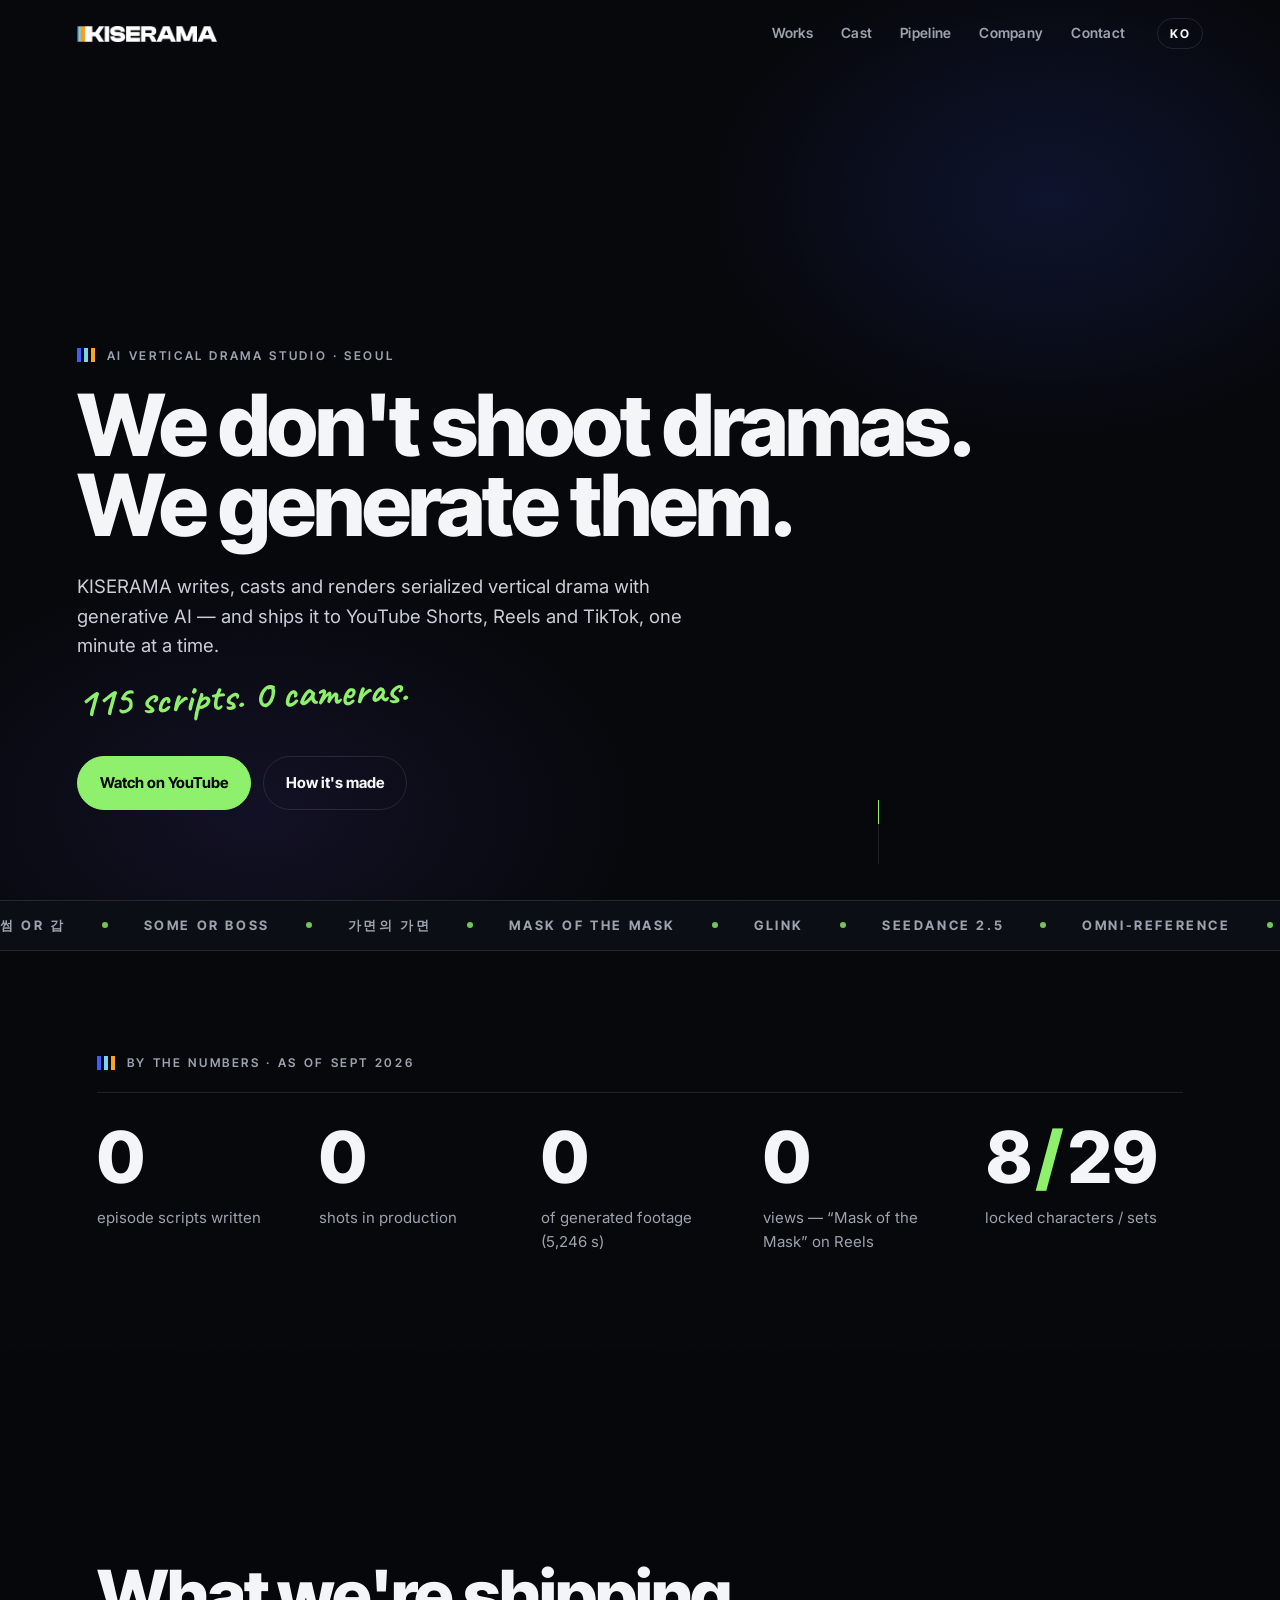
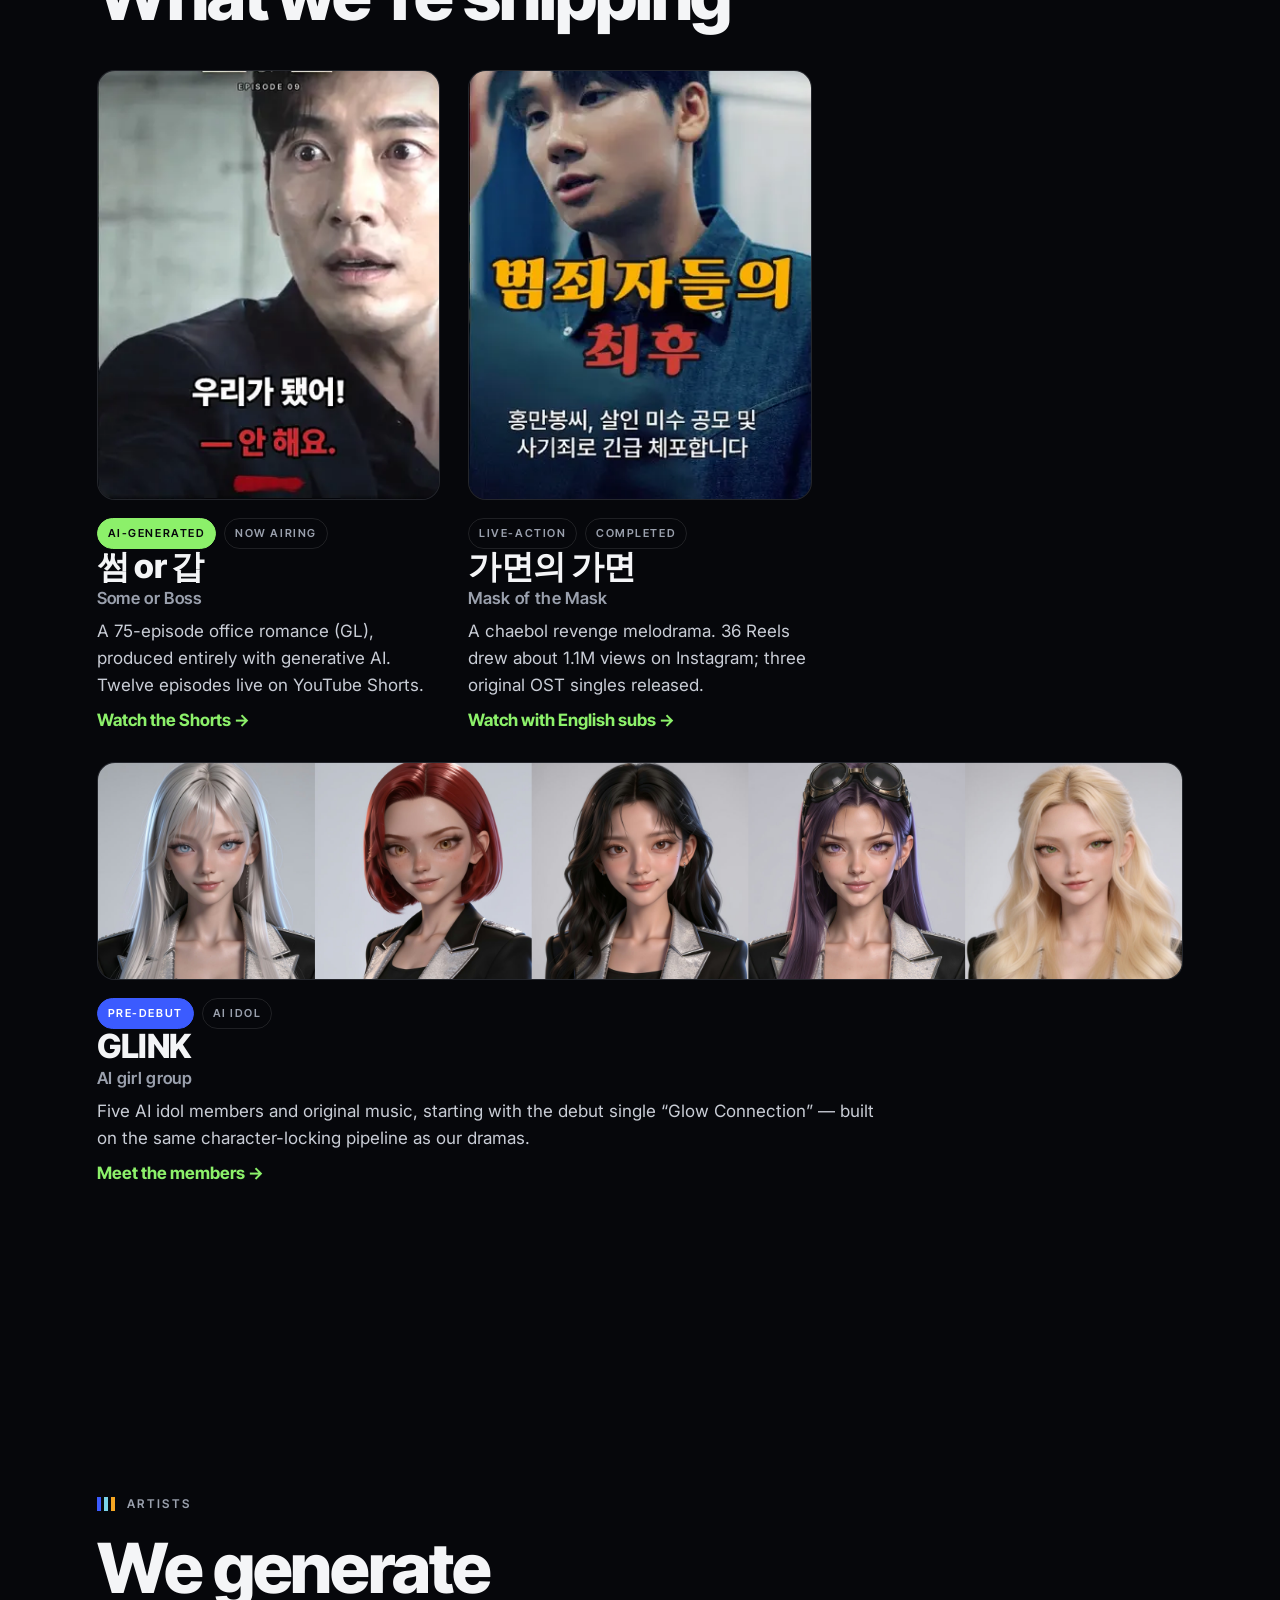
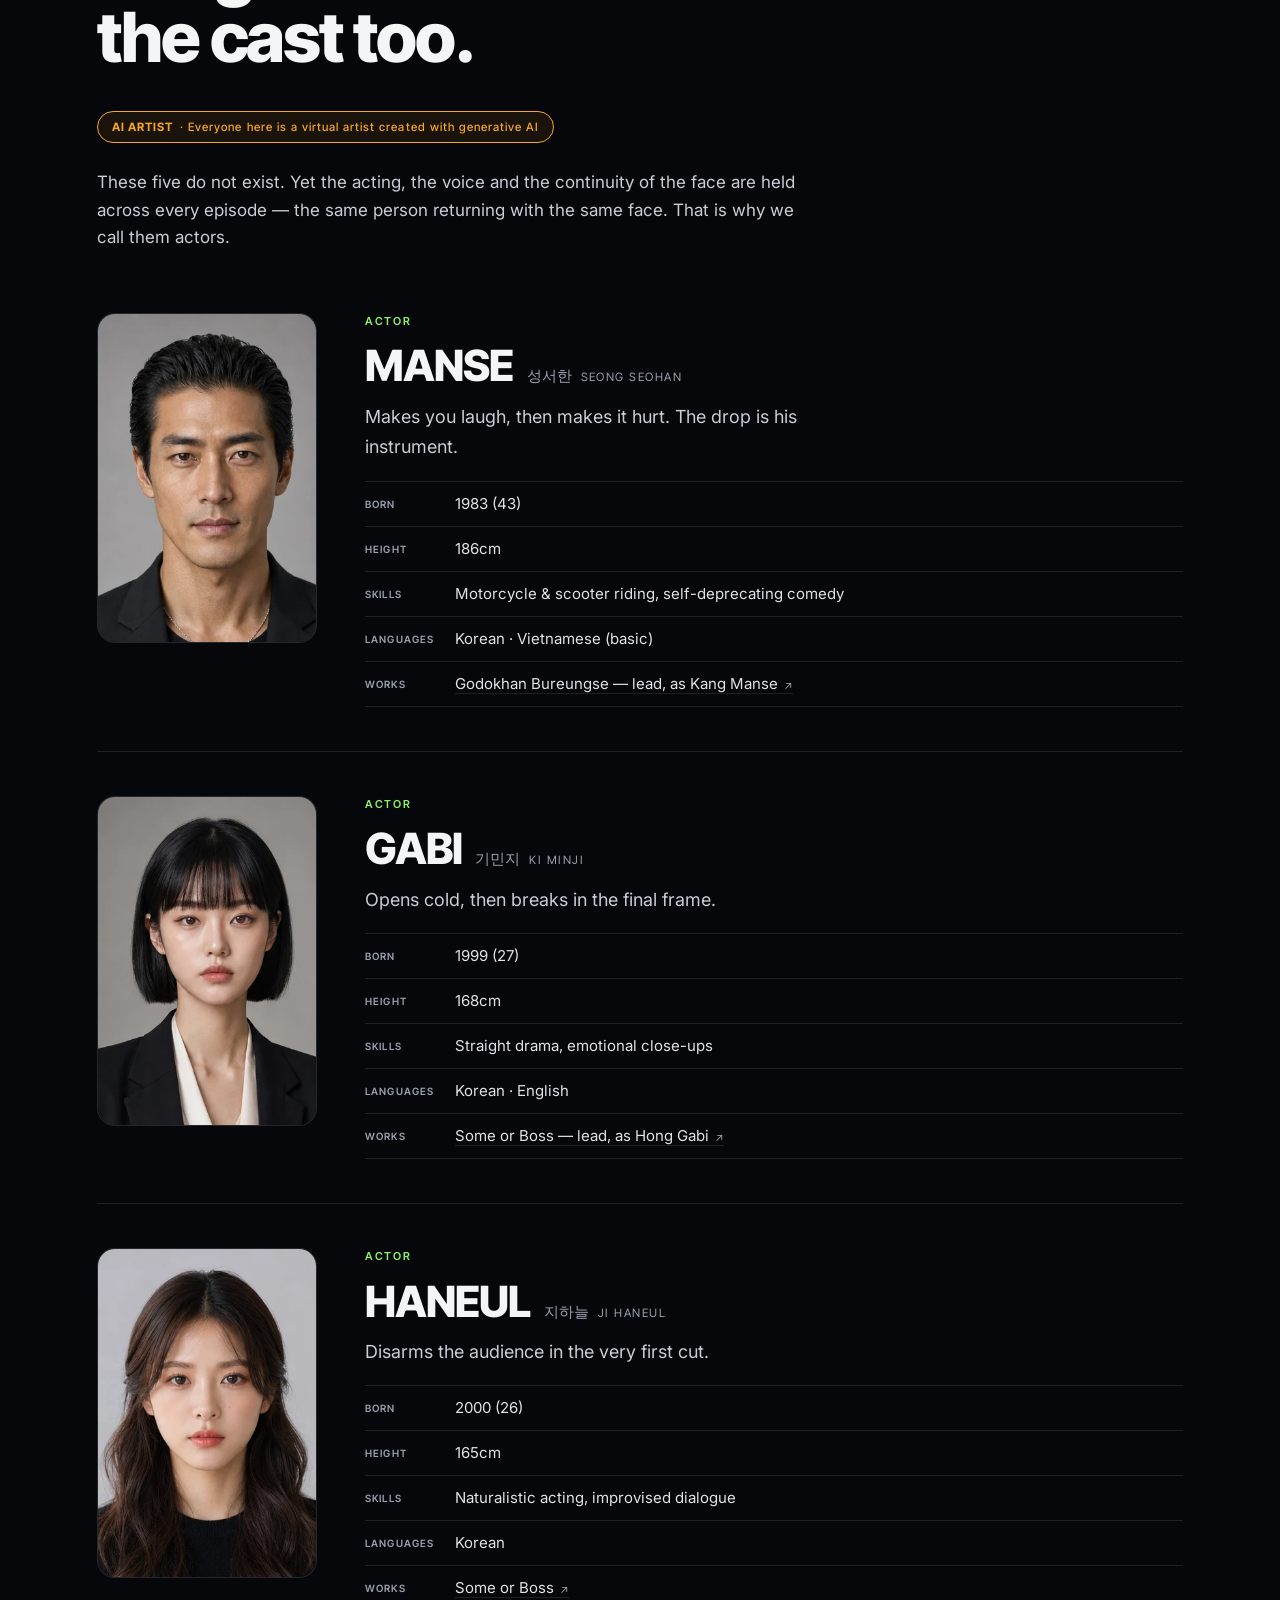
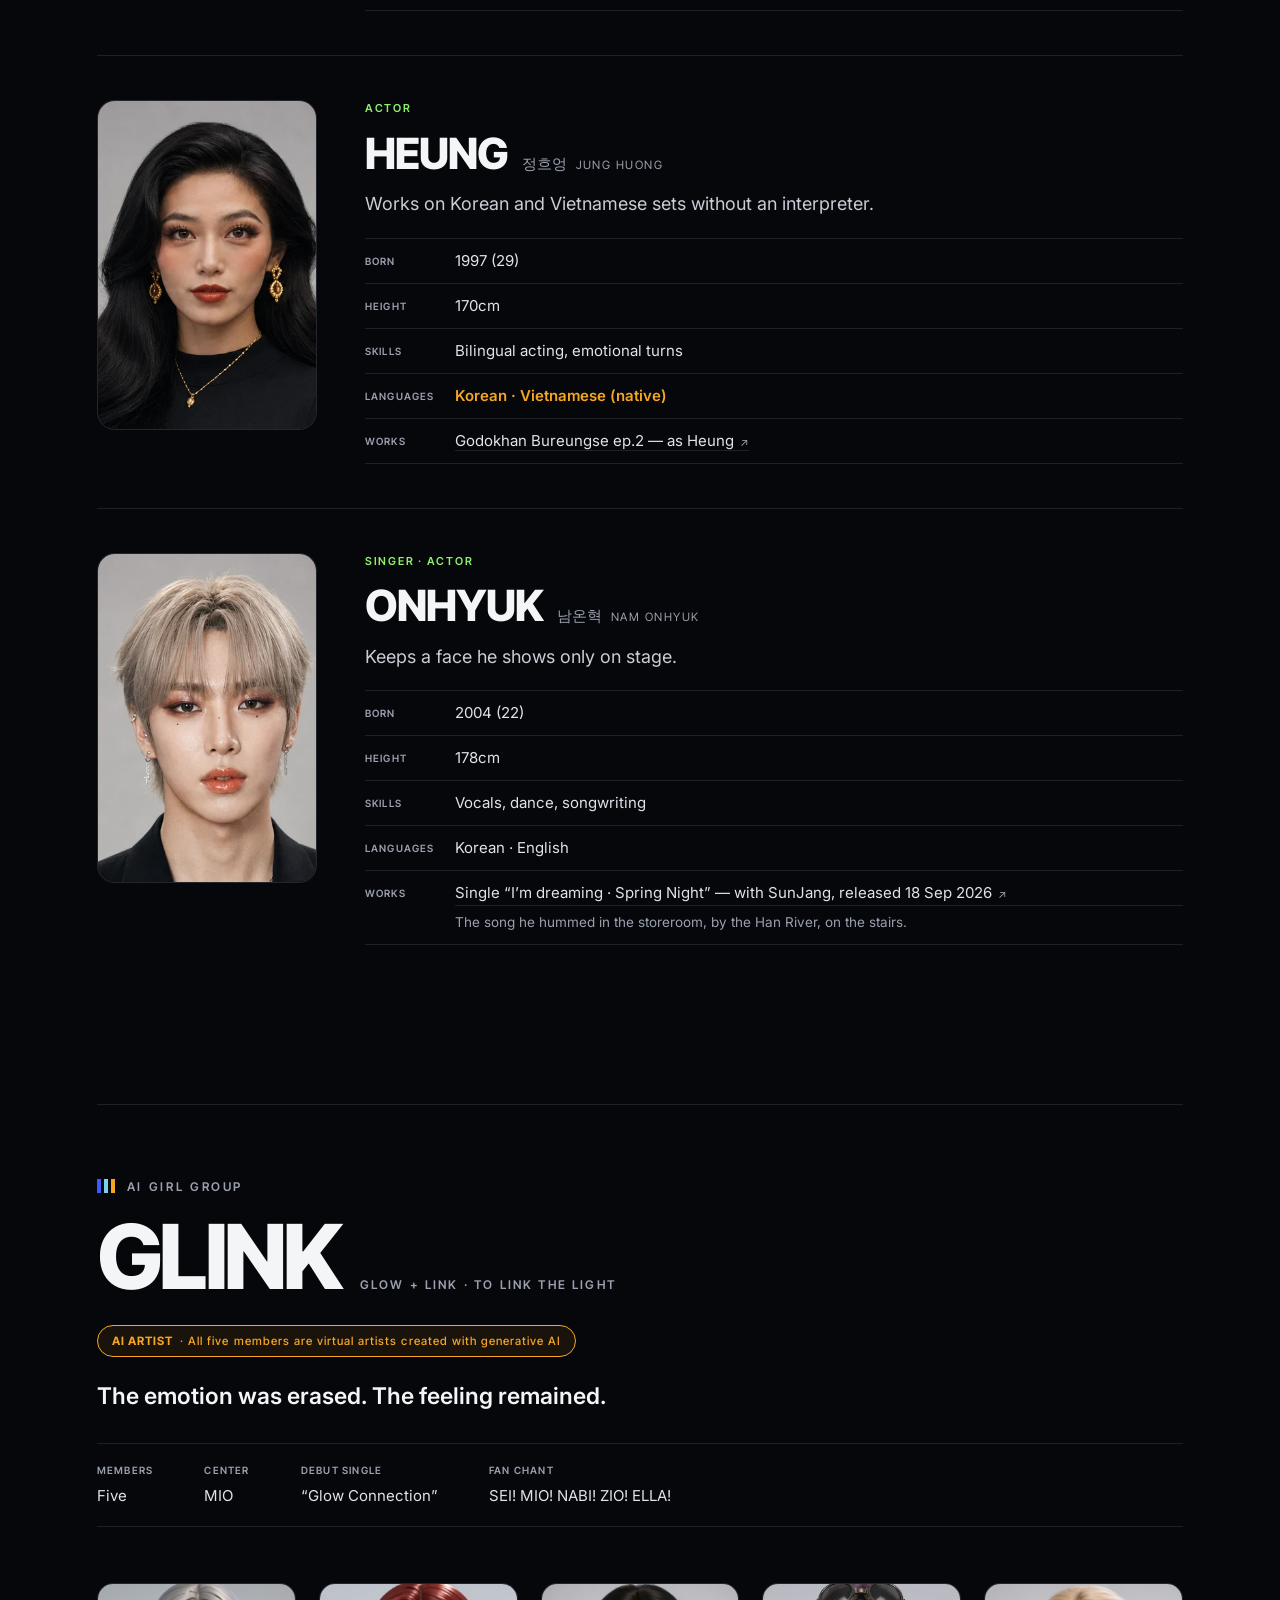
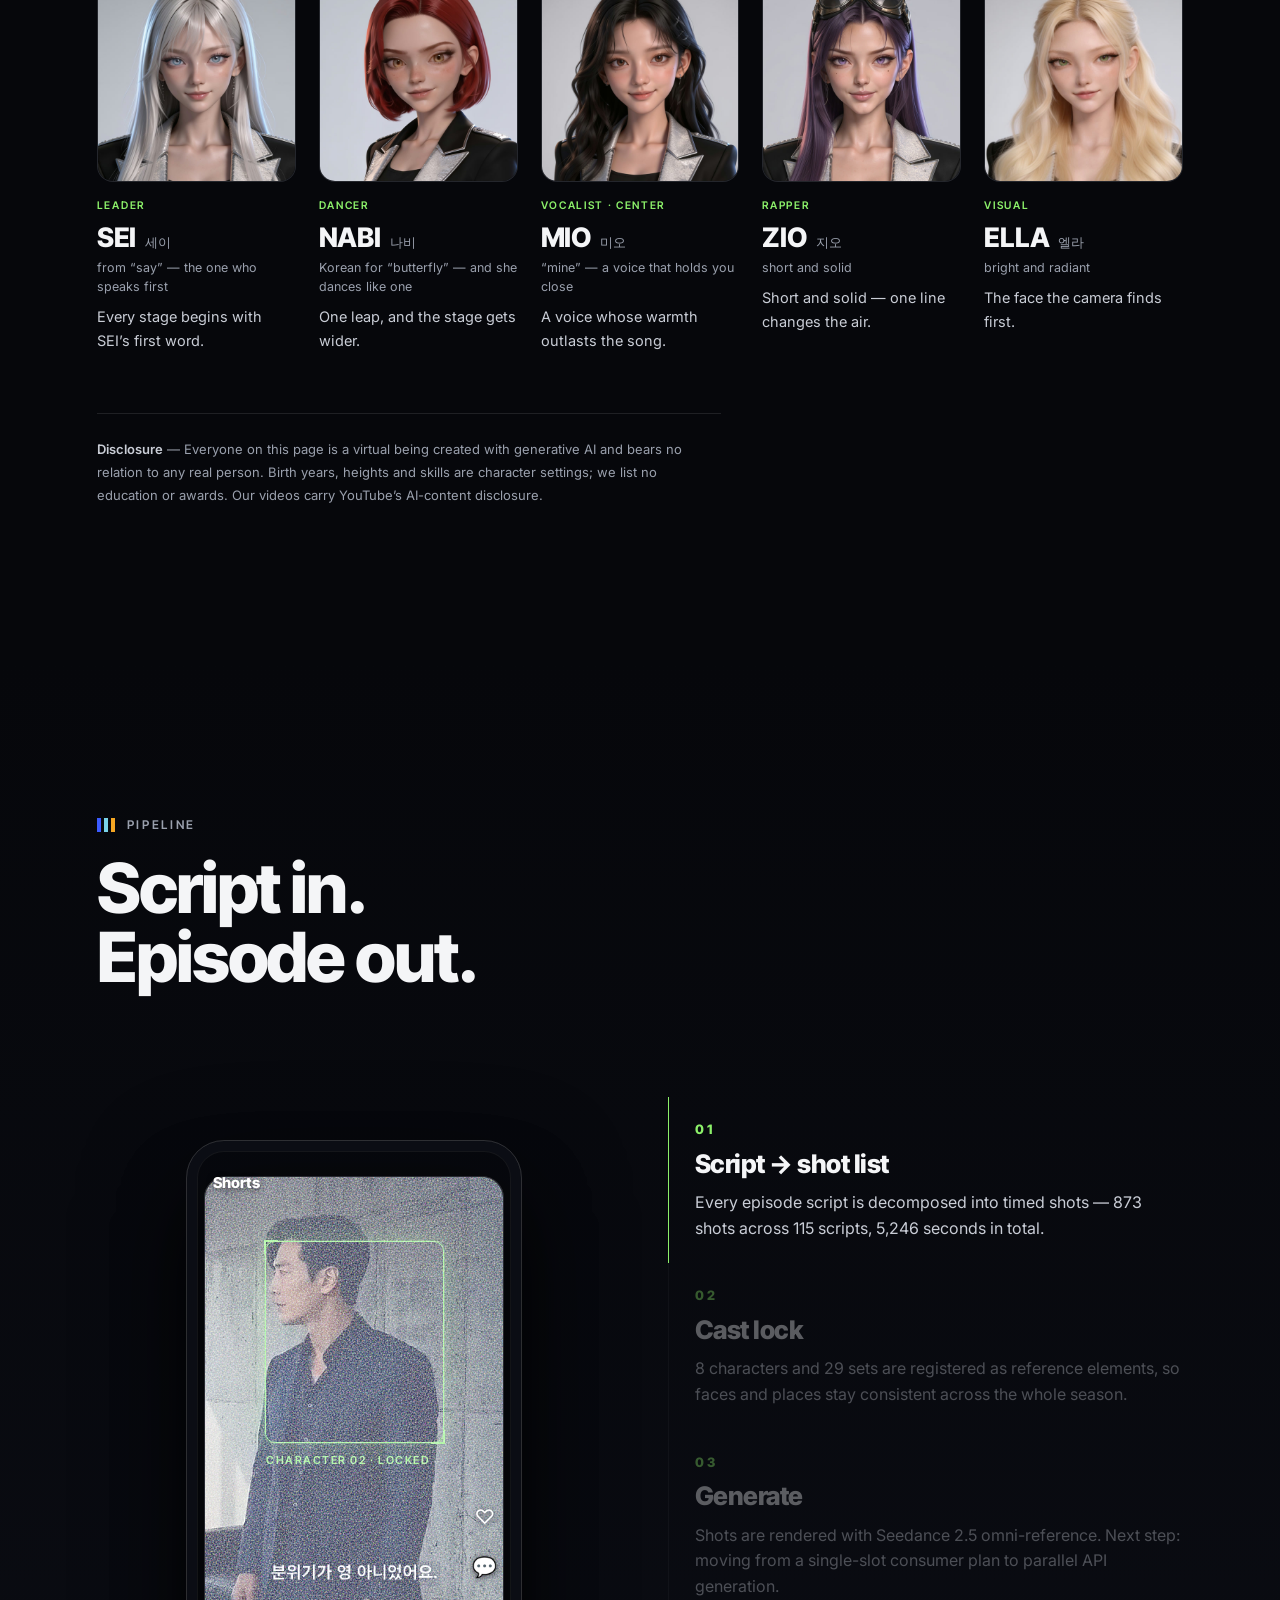
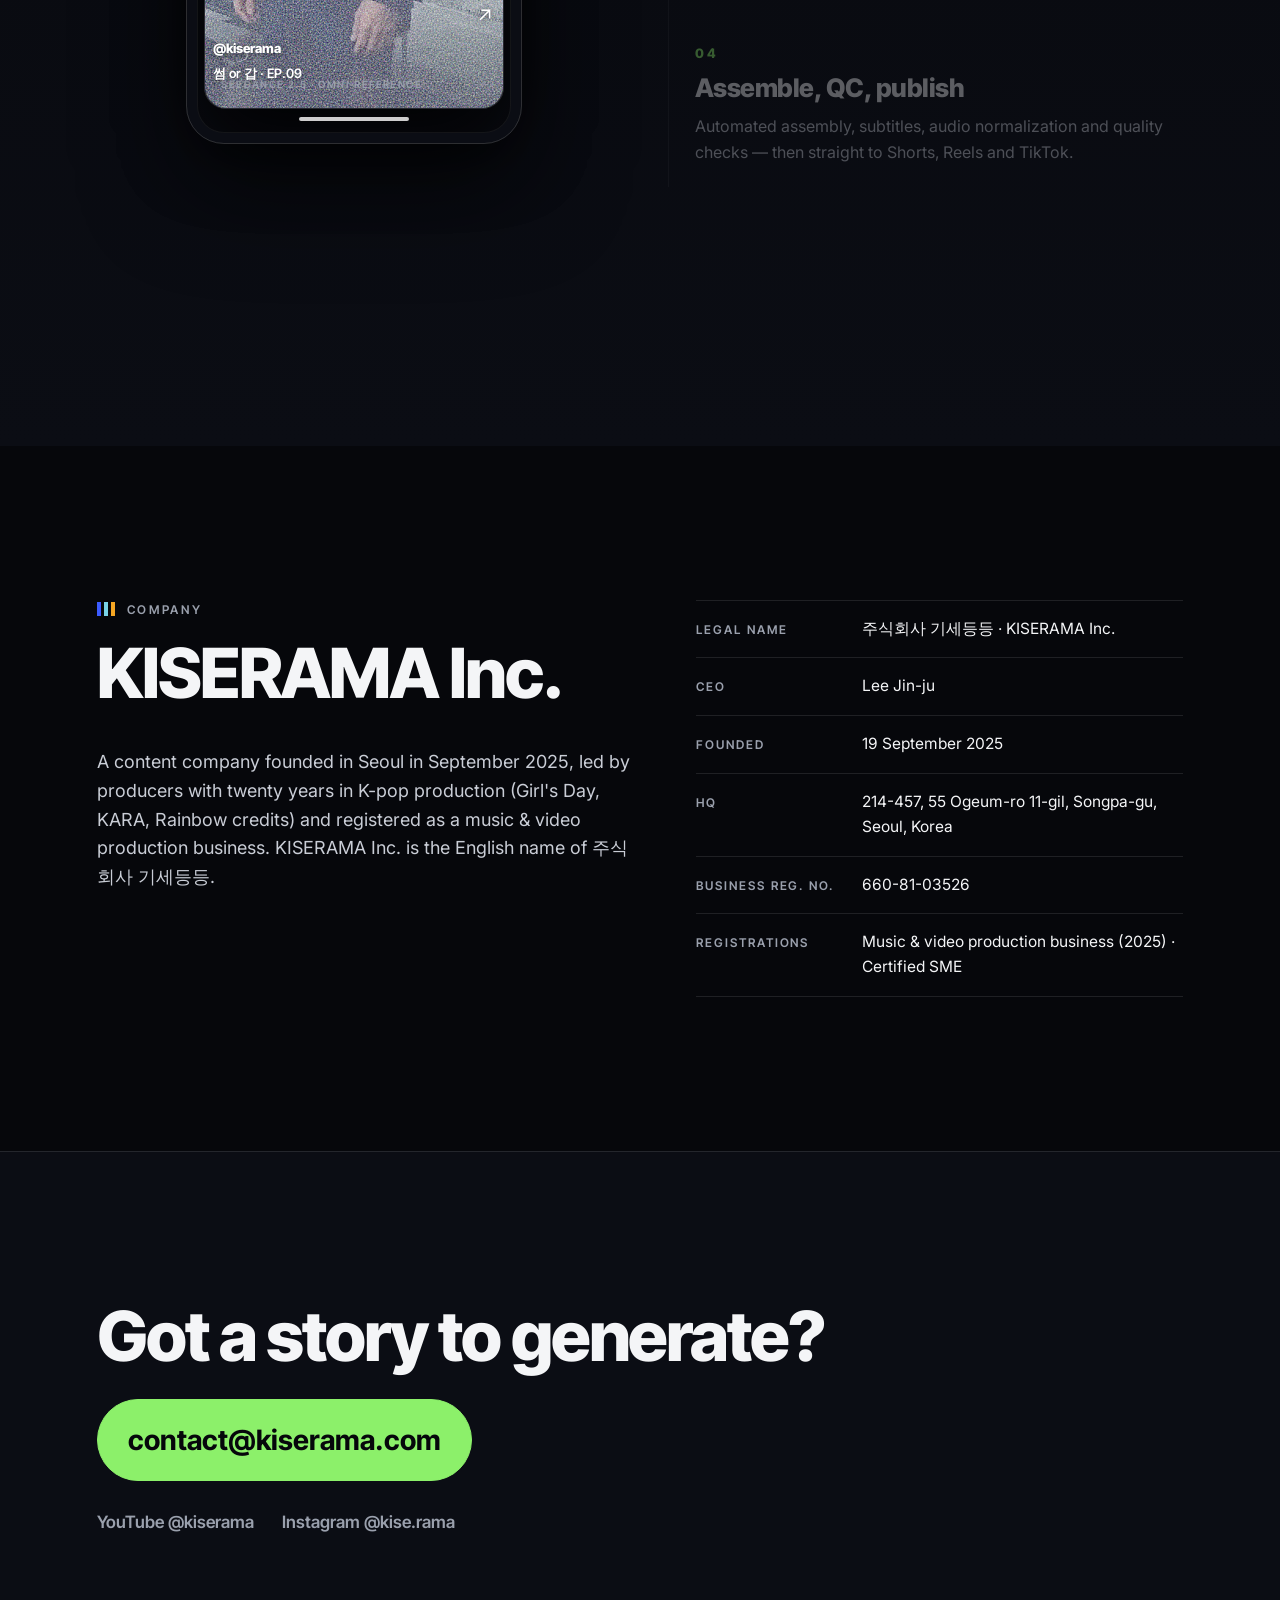
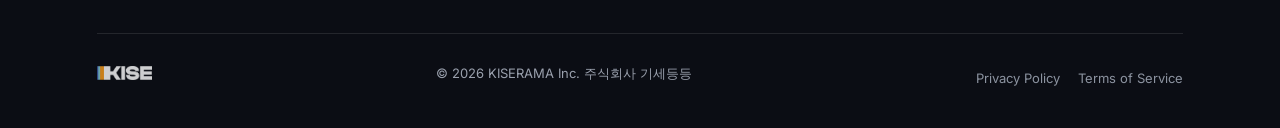
==== commit ff608bee: "Artists: add GLINK, the five-member AI girl group; retire LuNAi - New GLINK block in #cast: group fa" ====
--- a/index.html
+++ b/index.html
@@ -59,8 +59,8 @@
 
 <div class="ticker" aria-hidden="true">
   <div class="ticker-track">
-    <span>썸 or 갑</span><i></i><span>Some or Boss</span><i></i><span>가면의 가면</span><i></i><span>Mask of the Mask</span><i></i><span>LuNAi</span><i></i><span>Seedance 2.5</span><i></i><span>omni-reference</span><i></i><span>9 : 16</span><i></i><span>1 min / ep</span><i></i><span>Seoul</span><i></i>
-    <span>썸 or 갑</span><i></i><span>Some or Boss</span><i></i><span>가면의 가면</span><i></i><span>Mask of the Mask</span><i></i><span>LuNAi</span><i></i><span>Seedance 2.5</span><i></i><span>omni-reference</span><i></i><span>9 : 16</span><i></i><span>1 min / ep</span><i></i><span>Seoul</span><i></i>
+    <span>썸 or 갑</span><i></i><span>Some or Boss</span><i></i><span>가면의 가면</span><i></i><span>Mask of the Mask</span><i></i><span>GLINK</span><i></i><span>Seedance 2.5</span><i></i><span>omni-reference</span><i></i><span>9 : 16</span><i></i><span>1 min / ep</span><i></i><span>Seoul</span><i></i>
+    <span>썸 or 갑</span><i></i><span>Some or Boss</span><i></i><span>가면의 가면</span><i></i><span>Mask of the Mask</span><i></i><span>GLINK</span><i></i><span>Seedance 2.5</span><i></i><span>omni-reference</span><i></i><span>9 : 16</span><i></i><span>1 min / ep</span><i></i><span>Seoul</span><i></i>
   </div>
 </div>
 
@@ -107,14 +107,15 @@
         </div>
       </article>
 
-      <article class="work" data-reveal>
-        <div class="work-media wide">
-          <img src="assets/lunai.webp" alt="LuNAi — five AI idol members" loading="lazy" width="1309" height="668">
-        </div>
+      <article class="work work-glink" data-reveal>
+        <a class="work-media" href="#glink">
+          <img src="assets/cast/glink-group.jpg" alt="GLINK — SEI, NABI, MIO, ZIO and ELLA, AI-generated artists" loading="lazy" decoding="async" width="2800" height="560">
+        </a>
         <div class="work-body">
-          <p class="tag-row"><span class="tag blue" data-ko="개발 중">In development</span><span class="tag" data-ko="AI 아이돌">AI idol</span></p>
-          <h3>LuNAi <small>AI virtual idol group</small></h3>
-          <p data-ko="다섯 명의 AI 아이돌과 오리지널 음악. 드라마와 같은 캐릭터 고정 파이프라인 위에서 만듭니다.">Five AI idol members with original music, built on the same character-locking pipeline as our dramas.</p>
+          <p class="tag-row"><span class="tag blue" data-ko="데뷔 준비 중">Pre-debut</span><span class="tag" data-ko="AI 아이돌">AI idol</span></p>
+          <h3>GLINK <small data-ko="AI 걸그룹">AI girl group</small></h3>
+          <p data-ko="다섯 명의 AI 아이돌과 오리지널 음악, 데뷔곡 「Glow Connection」. 드라마와 같은 캐릭터 고정 파이프라인 위에서 만듭니다.">Five AI idol members and original music, starting with the debut single “Glow Connection” — built on the same character-locking pipeline as our dramas.</p>
+          <a class="arrow" href="#glink" data-ko="멤버 보기 →">Meet the members →</a>
         </div>
       </article>
     </div>
@@ -125,7 +126,7 @@
   <div class="wrap">
     <p class="kicker" data-reveal data-ko="<span class='bars' aria-hidden='true'></span>소속 아티스트"><span class="bars" aria-hidden="true"></span>Artists</p>
     <h2 class="h2" data-reveal data-ko="배우도<br>생성합니다.">We generate<br>the cast too.</h2>
-    <p class="ai-badge" data-reveal data-ko="<b>AI ARTIST</b> · 전원 AI로 제작된 가상 아티스트입니다"><b>AI ARTIST</b> · All five are virtual artists created with generative AI</p>
+    <p class="ai-badge" data-reveal data-ko="<b>AI ARTIST</b> · 전원 AI로 제작된 가상 아티스트입니다"><b>AI ARTIST</b> · Everyone here is a virtual artist created with generative AI</p>
     <p class="cast-lead" data-reveal data-ko="다섯 사람은 실재하지 않습니다. 그러나 연기와 목소리, 얼굴의 연속성은 회차를 넘어 지켜집니다 — 같은 인물이 같은 얼굴로 돌아오는 것, 그것이 저희가 배우라고 부르는 이유입니다.">These five do not exist. Yet the acting, the voice and the continuity of the face are held across every episode — the same person returning with the same face. That is why we call them actors.</p>
 
     <div class="roster">
@@ -225,10 +226,60 @@
               <div><dt data-ko="신장">Height</dt><dd data-ko="178cm">178cm</dd></div>
               <div><dt data-ko="특기">Skills</dt><dd data-ko="보컬, 댄스, 작사">Vocals, dance, songwriting</dd></div>
               <div><dt data-ko="사용 언어">Languages</dt><dd data-ko="한국어 · 영어">Korean · English</dd></div>
-              <div><dt data-ko="출연">Works</dt><dd class="multi"><span data-ko="싱글 「Spring Night」">Single “Spring Night”</span><span data-ko="「I’m dreaming」 — 선장 콜라보 · 2026-09-18 발매 예정">“I’m dreaming” — collab with Seonjang, out 18 Sep 2026</span></dd></div>
-          </dl>
-        </div>
-      </article>
+              <div><dt data-ko="출연">Works</dt><dd class="multi"><a class="work-link" href="https://youtu.be/RPHZuznJLPc" target="_blank" rel="noopener" data-ko="싱글 「꿈꾸는 봄밤 (I’m dreaming · Spring Night)」 — SunJang 콜라보 · 2026-09-18 발매">Single “I’m dreaming · Spring Night” — with SunJang, released 18 Sep 2026</a><span class="song-note" data-ko="창고에서, 한강에서, 계단에서 흥얼거리던 그 노래.">The song he hummed in the storeroom, by the Han River, on the stairs.</span></dd></div>
+          </dl>
+        </div>
+      </article>
+    </div>
+
+    <div class="group" id="glink">
+      <p class="kicker" data-reveal data-ko="<span class='bars' aria-hidden='true'></span>AI 걸그룹"><span class="bars" aria-hidden="true"></span>AI girl group</p>
+      <h3 class="group-title" data-reveal>GLINK<small data-ko="글링크 · glow + link = 빛을 잇다">glow + link · to link the light</small></h3>
+      <p class="ai-badge" data-reveal data-ko="<b>AI ARTIST</b> · 전원 AI로 제작된 가상 아티스트입니다"><b>AI ARTIST</b> · All five members are virtual artists created with generative AI</p>
+      <p class="group-lead" data-reveal data-ko="감정을 지웠다. 하지만 느낌은 남았다.">The emotion was erased. The feeling remained.</p>
+      <dl class="group-facts" data-reveal>
+        <div><dt data-ko="멤버">Members</dt><dd data-ko="5인">Five</dd></div>
+        <div><dt data-ko="센터">Center</dt><dd data-ko="미오">MIO</dd></div>
+        <div><dt data-ko="데뷔곡">Debut single</dt><dd data-ko="「Glow Connection」">“Glow Connection”</dd></div>
+        <div><dt data-ko="응원법">Fan chant</dt><dd data-ko="세이! 미오! 나비! 지오! 엘라!">SEI! MIO! NABI! ZIO! ELLA!</dd></div>
+      </dl>
+      <ul class="members">
+        <li class="member" data-reveal>
+          <figure class="member-shot"><img src="assets/cast/glink-sei.jpg" alt="SEI of GLINK, AI-generated artist" loading="lazy" decoding="async" width="560" height="560"></figure>
+          <p class="member-pos" data-ko="리더">Leader</p>
+          <h4 class="member-name"><span data-ko="세이">SEI</span><small data-ko="SEI">세이</small></h4>
+          <p class="member-mean" data-ko="say — 먼저 말 거는 사람">from “say” — the one who speaks first</p>
+          <p class="member-note" data-ko="무대의 첫마디는 늘 세이에게서 시작된다.">Every stage begins with SEI’s first word.</p>
+        </li>
+        <li class="member" data-reveal>
+          <figure class="member-shot"><img src="assets/cast/glink-nabi.jpg" alt="NABI of GLINK, AI-generated artist" loading="lazy" decoding="async" width="560" height="560"></figure>
+          <p class="member-pos" data-ko="댄서">Dancer</p>
+          <h4 class="member-name"><span data-ko="나비">NABI</span><small data-ko="NABI">나비</small></h4>
+          <p class="member-mean" data-ko="나비처럼 춤">Korean for “butterfly” — and she dances like one</p>
+          <p class="member-note" data-ko="한 번 뛰면 무대가 넓어진다.">One leap, and the stage gets wider.</p>
+        </li>
+        <li class="member" data-reveal>
+          <figure class="member-shot"><img src="assets/cast/glink-mio.jpg" alt="MIO of GLINK, AI-generated artist" loading="lazy" decoding="async" width="560" height="560"></figure>
+          <p class="member-pos" data-ko="보컬 · 센터">Vocalist · Center</p>
+          <h4 class="member-name"><span data-ko="미오">MIO</span><small data-ko="MIO">미오</small></h4>
+          <p class="member-mean" data-ko="«나의» — 품는 소리">“mine” — a voice that holds you close</p>
+          <p class="member-note" data-ko="노래가 끝나도 온기가 남는 목소리.">A voice whose warmth outlasts the song.</p>
+        </li>
+        <li class="member" data-reveal>
+          <figure class="member-shot"><img src="assets/cast/glink-zio.jpg" alt="ZIO of GLINK, AI-generated artist" loading="lazy" decoding="async" width="560" height="560"></figure>
+          <p class="member-pos" data-ko="래퍼">Rapper</p>
+          <h4 class="member-name"><span data-ko="지오">ZIO</span><small data-ko="ZIO">지오</small></h4>
+          <p class="member-mean" data-ko="짧고 단단">short and solid</p>
+          <p class="member-note" data-ko="짧고 단단하게, 한 줄로 공기를 바꾼다.">Short and solid — one line changes the air.</p>
+        </li>
+        <li class="member" data-reveal>
+          <figure class="member-shot"><img src="assets/cast/glink-ella.jpg" alt="ELLA of GLINK, AI-generated artist" loading="lazy" decoding="async" width="560" height="560"></figure>
+          <p class="member-pos" data-ko="비주얼">Visual</p>
+          <h4 class="member-name"><span data-ko="엘라">ELLA</span><small data-ko="ELLA">엘라</small></h4>
+          <p class="member-mean" data-ko="밝고 화사">bright and radiant</p>
+          <p class="member-note" data-ko="카메라가 제일 먼저 찾는 얼굴.">The face the camera finds first.</p>
+        </li>
+      </ul>
     </div>
 
     <p class="cast-note" data-reveal data-ko="<b>표기 안내</b> — 이 페이지의 모든 인물은 생성형 AI로 만들어진 가상의 존재이며, 실존 인물과 무관합니다. 생년 · 신장 · 특기는 작품 설정이고 학력 · 수상 이력은 두지 않습니다. 출연 영상에는 유튜브 AI 콘텐츠 표시를 적용하고 있습니다."><b>Disclosure</b> — Everyone on this page is a virtual being created with generative AI and bears no relation to any real person. Birth years, heights and skills are character settings; we list no education or awards. Our videos carry YouTube&rsquo;s AI-content disclosure.</p>
--- a/style.css
+++ b/style.css
@@ -311,3 +311,44 @@
 .foot-bottom .legal{margin-top:10px;display:flex;gap:18px;justify-content:center;flex-wrap:wrap}
 .foot-bottom .legal a{color:#8c93a0;text-decoration:none;font-size:13px}
 .foot-bottom .legal a:hover{color:#e9e9ee;text-decoration:underline}
+
+/* ---------- GLINK (AI girl group, inside #cast) ---------- */
+.group{margin-top:clamp(64px,9vw,120px);padding-top:clamp(44px,6vw,72px);border-top:1px solid var(--line);scroll-margin-top:84px}
+.group-title{margin:0 0 26px;display:flex;flex-wrap:wrap;align-items:baseline;gap:10px 20px;font-family:var(--font-en);
+  font-weight:800;font-size:clamp(48px,7vw,104px);line-height:.92;letter-spacing:-.04em}
+.group-title small{font-size:12px;font-weight:600;letter-spacing:.18em;text-transform:uppercase;color:var(--muted)}
+.group .ai-badge{margin:0 0 22px}
+.group-lead{margin:0 0 30px;max-width:40ch;font-size:clamp(18px,2vw,23px);font-weight:600;line-height:1.5;color:var(--fg)}
+.group-facts{display:flex;flex-wrap:wrap;gap:14px clamp(28px,4vw,56px);margin:0 0 clamp(36px,5vw,56px);padding:18px 0;
+  border-top:1px solid var(--line);border-bottom:1px solid var(--line)}
+.group-facts dt{margin:0 0 6px;font-family:var(--font-en);font-weight:600;font-size:10px;letter-spacing:.12em;
+  text-transform:uppercase;color:var(--muted)}
+.group-facts dd{margin:0;font-size:15px;color:#dfe3ea}
+
+.members{list-style:none;margin:0;padding:0;display:grid;grid-template-columns:repeat(5,minmax(0,1fr));gap:clamp(14px,1.8vw,24px)}
+.member{min-width:0;display:flex;flex-direction:column;gap:8px}
+.member-shot{margin:0 0 8px;aspect-ratio:1/1;overflow:hidden;border-radius:16px;background:var(--bg2);border:1px solid var(--line)}
+/* 카드는 오빠가 얼굴 크기·눈높이를 맞춘 원본 그대로 — 확대·재크롭 금지(정렬이 깨진다) */
+.member-shot img{display:block;width:100%;height:100%;object-fit:cover}
+.member-pos{margin:0;font-family:var(--font-en);font-weight:600;font-size:10.5px;letter-spacing:.16em;text-transform:uppercase;color:var(--lime)}
+.member-name{margin:0;display:flex;flex-wrap:wrap;align-items:baseline;gap:4px 9px;line-height:1.05}
+.member-name span{font-family:var(--font-en);font-weight:800;font-size:clamp(22px,2.1vw,28px);letter-spacing:-.01em}
+.member-name small{font-size:13px;font-weight:400;color:var(--muted)}
+.member-mean{margin:0;font-size:12.5px;line-height:1.5;color:var(--muted)}
+.member-note{margin:0;font-size:14.5px;line-height:1.65;color:#c9cdd6}
+/* 센터(미오)는 좁은 화면에서도 가운데: 2 · 1 · 2 배치 */
+@media(max-width:1000px){
+  .members{grid-template-columns:1fr 1fr;gap:18px;max-width:620px}
+  .member:nth-child(3){grid-column:1/-1;justify-self:center;width:calc(50% - 9px)}
+}
+@media(max-width:640px){
+  .members{gap:14px;max-width:none}
+  .member:nth-child(3){width:calc(50% - 7px)}
+}
+
+/* works: GLINK 카드 — 가로 전체 배너(5인 단체 이미지 그대로, 확대 없음) */
+.work-glink{grid-column:1/-1}
+.work-glink .work-media{aspect-ratio:5/1}
+.work-glink .work-media:hover img{transform:none}
+.work-glink .work-body p{max-width:72ch}
+.spec dd .song-note{color:var(--muted);font-size:13.5px;line-height:1.6}
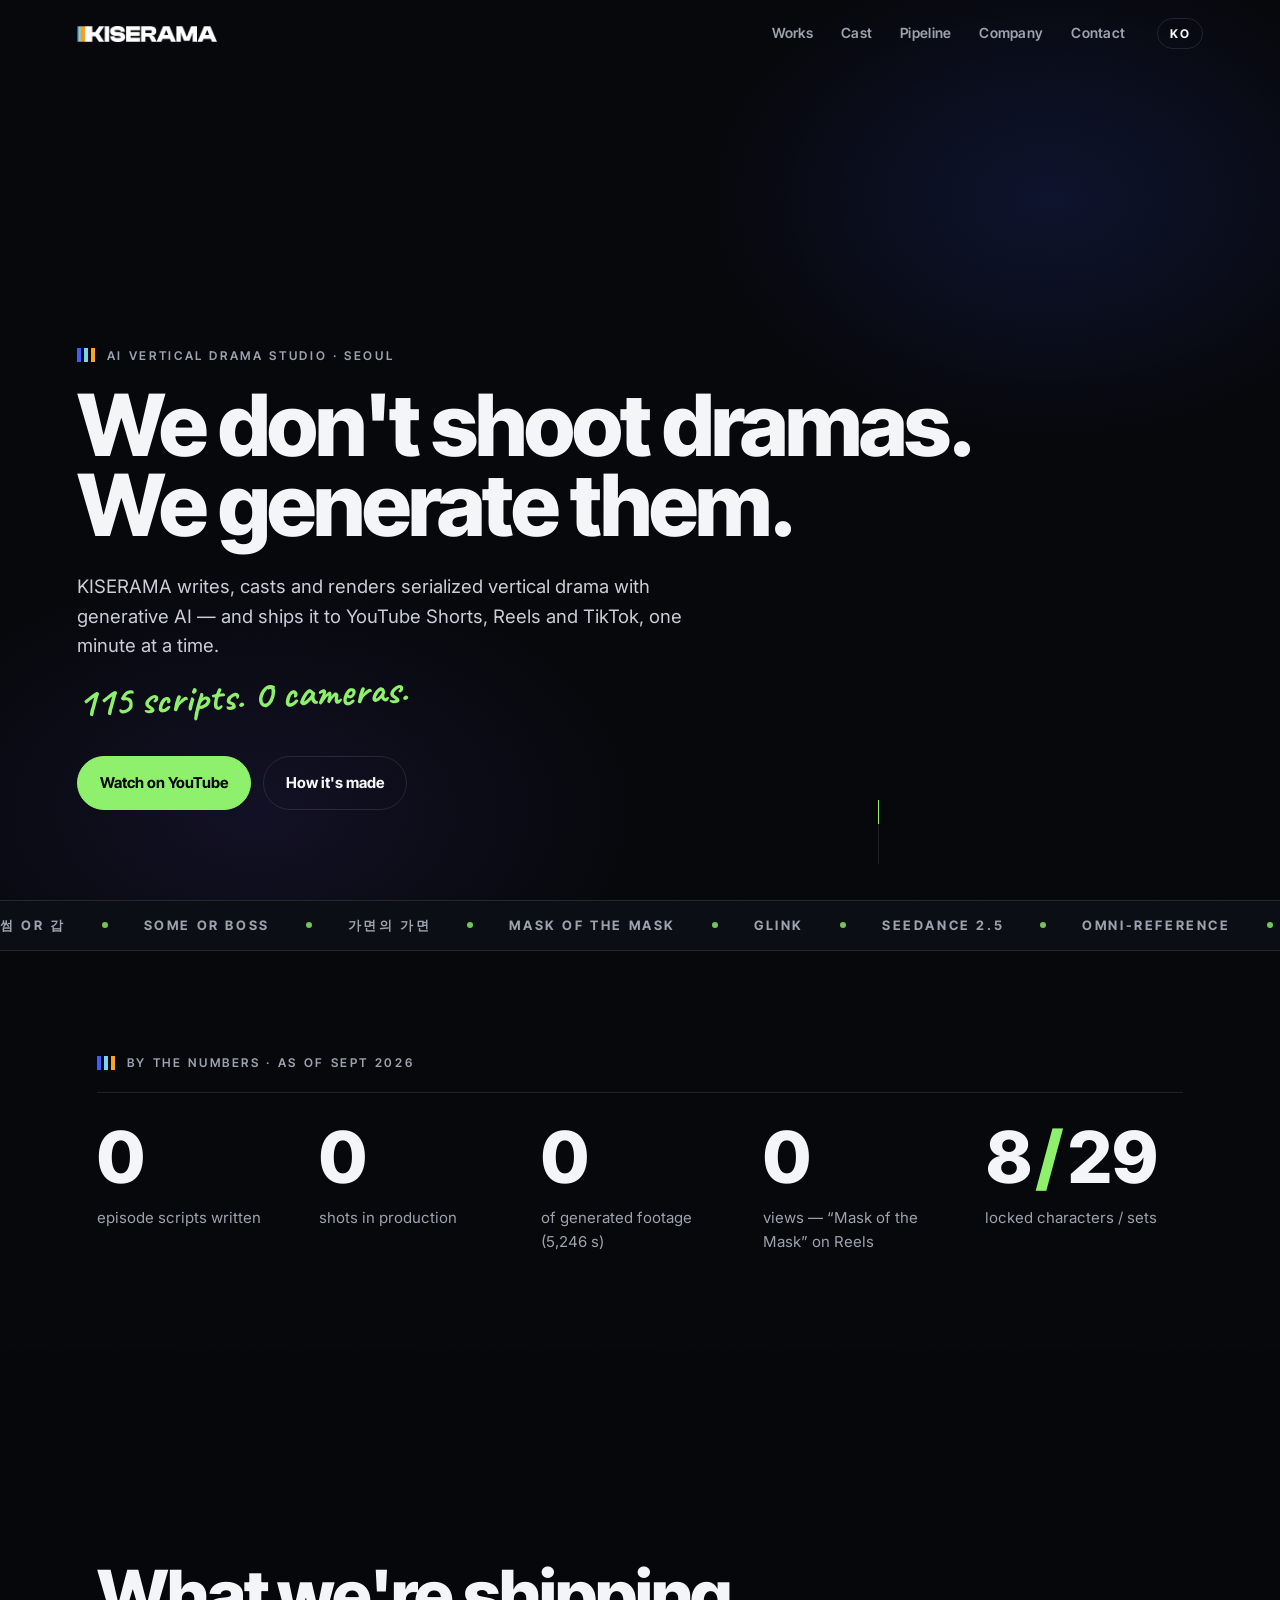
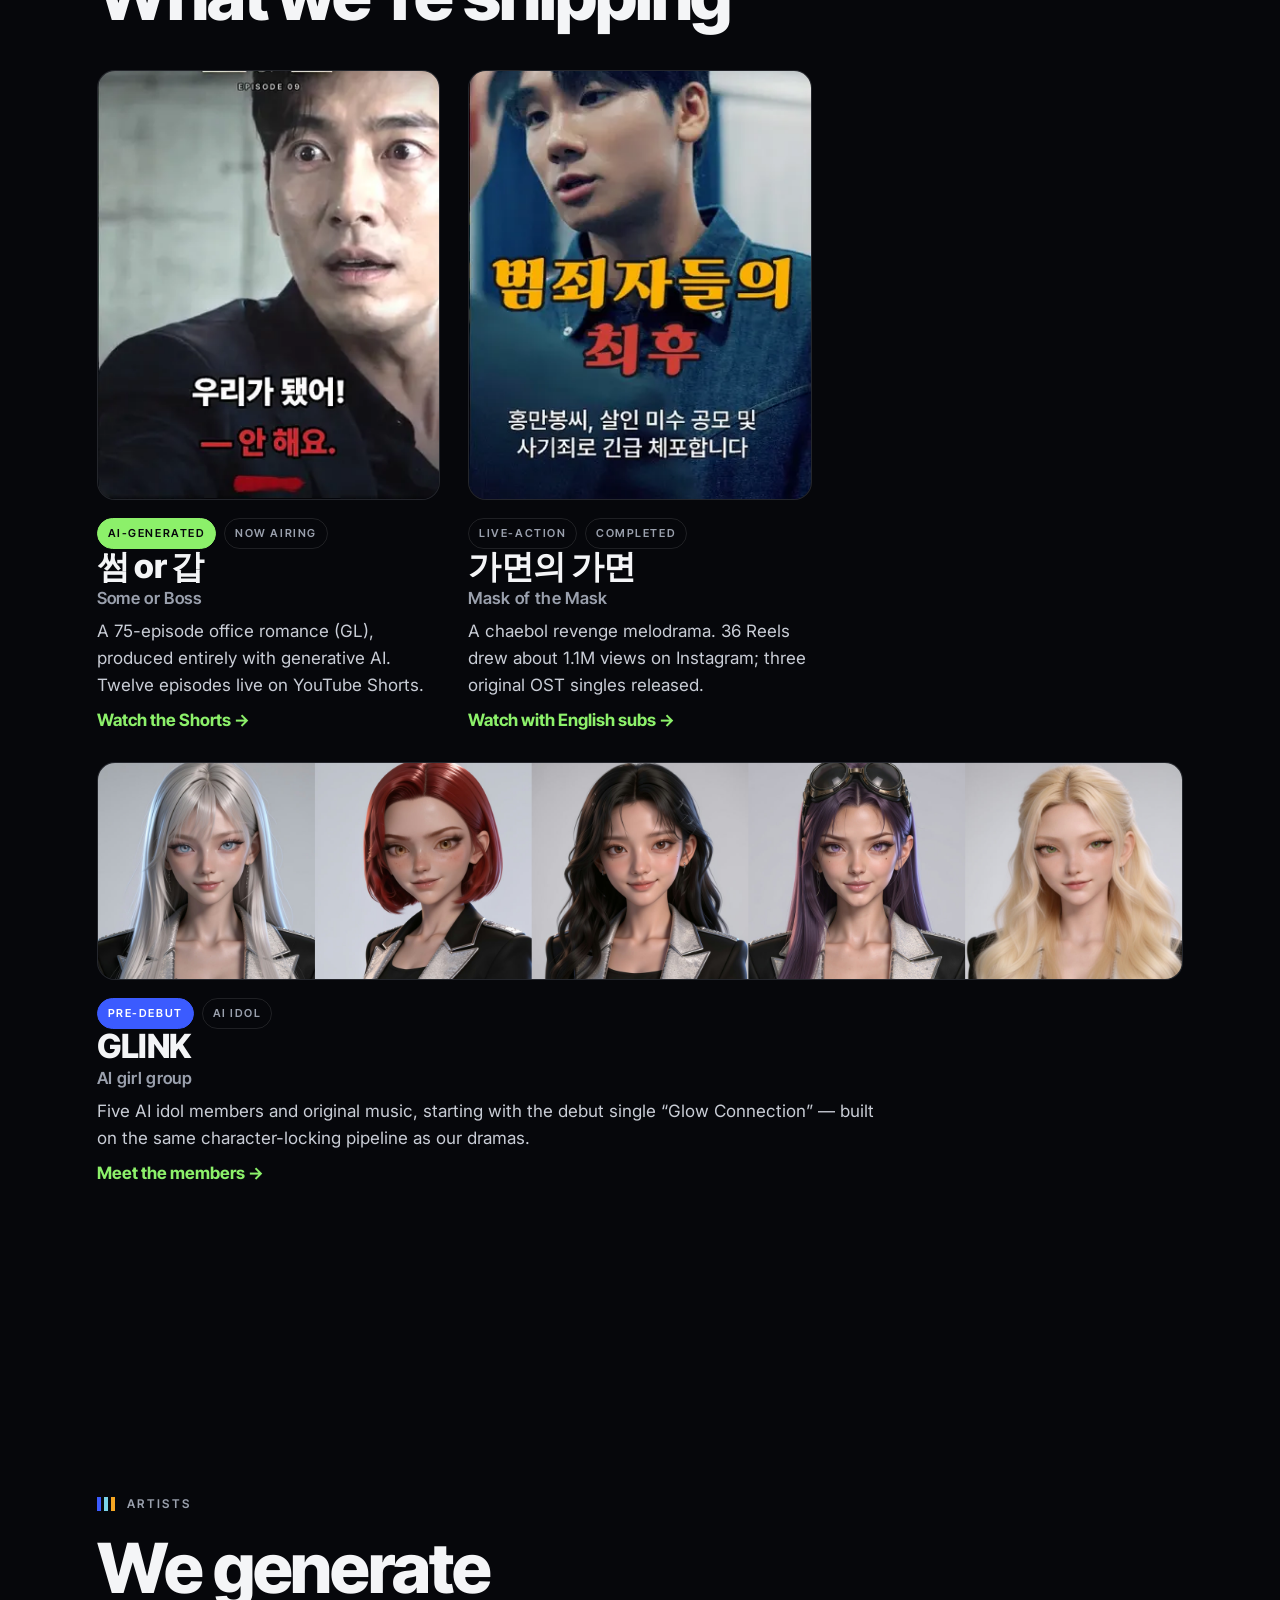
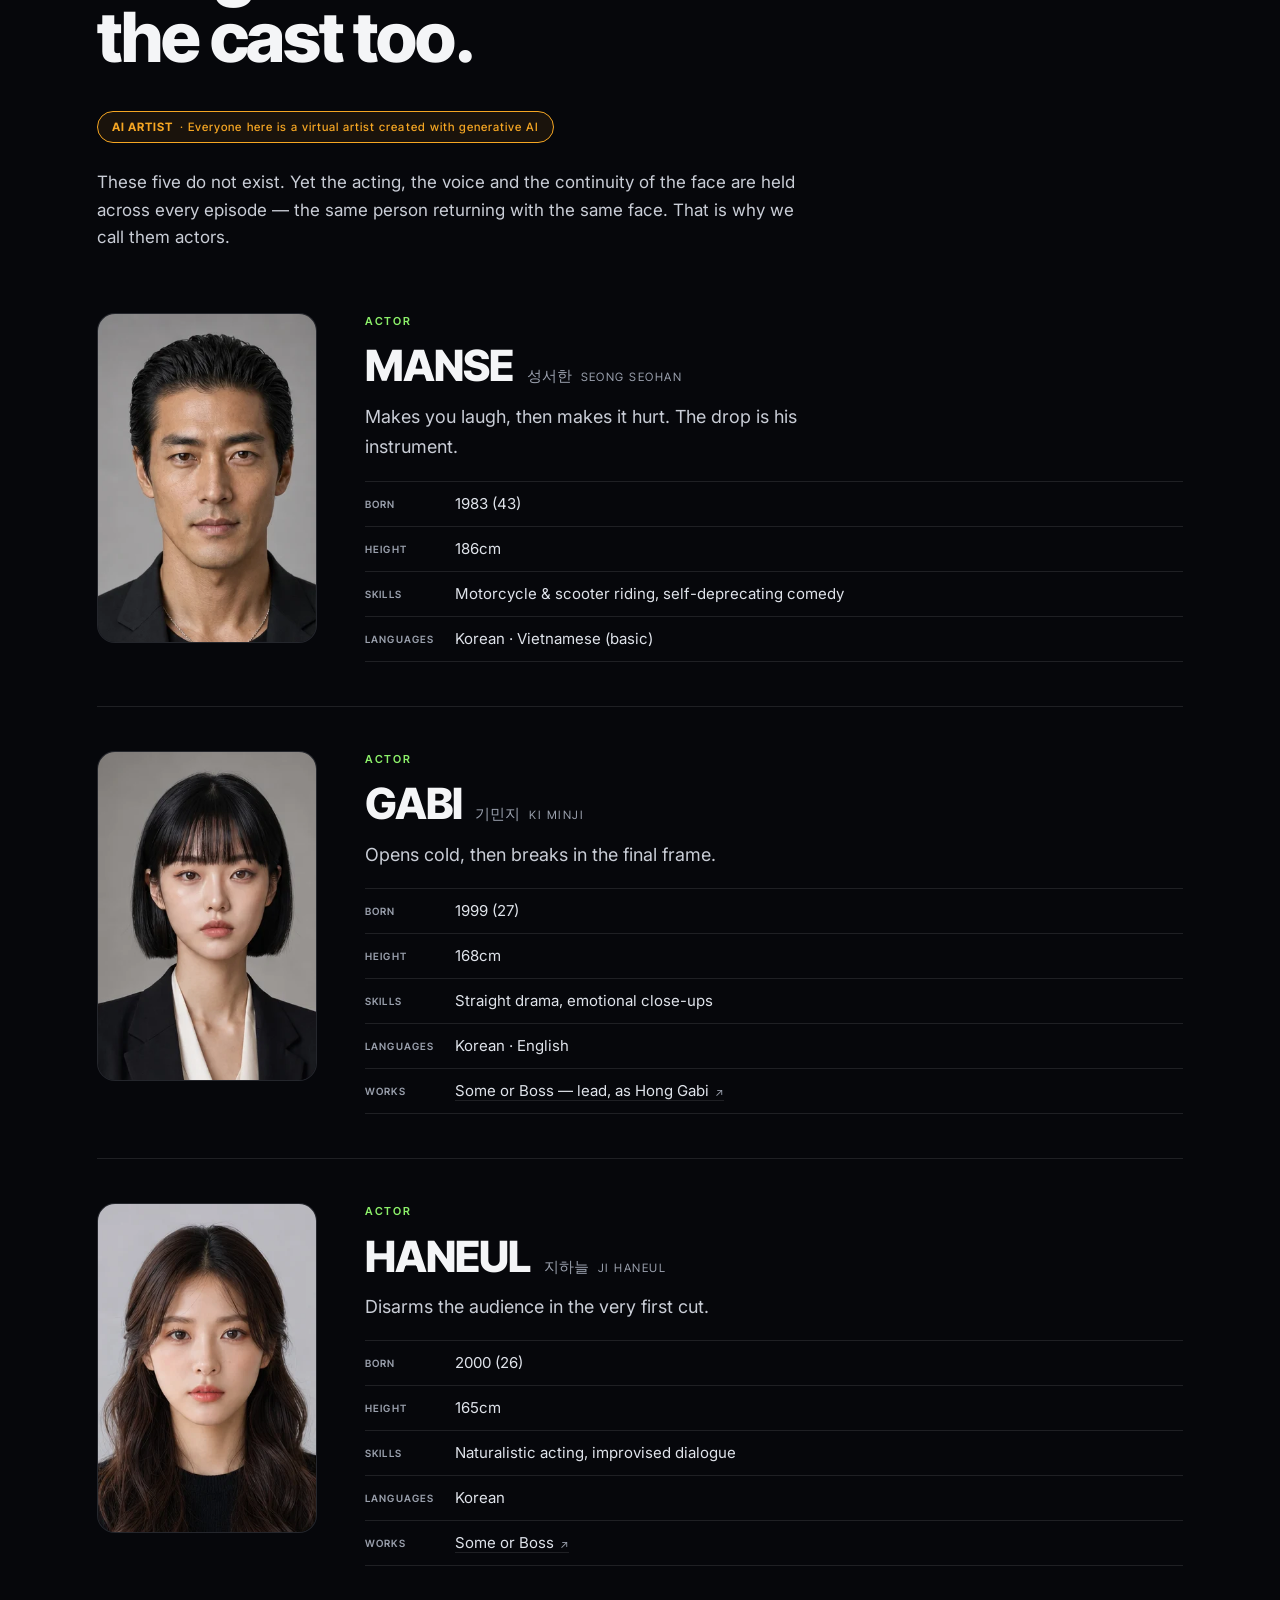
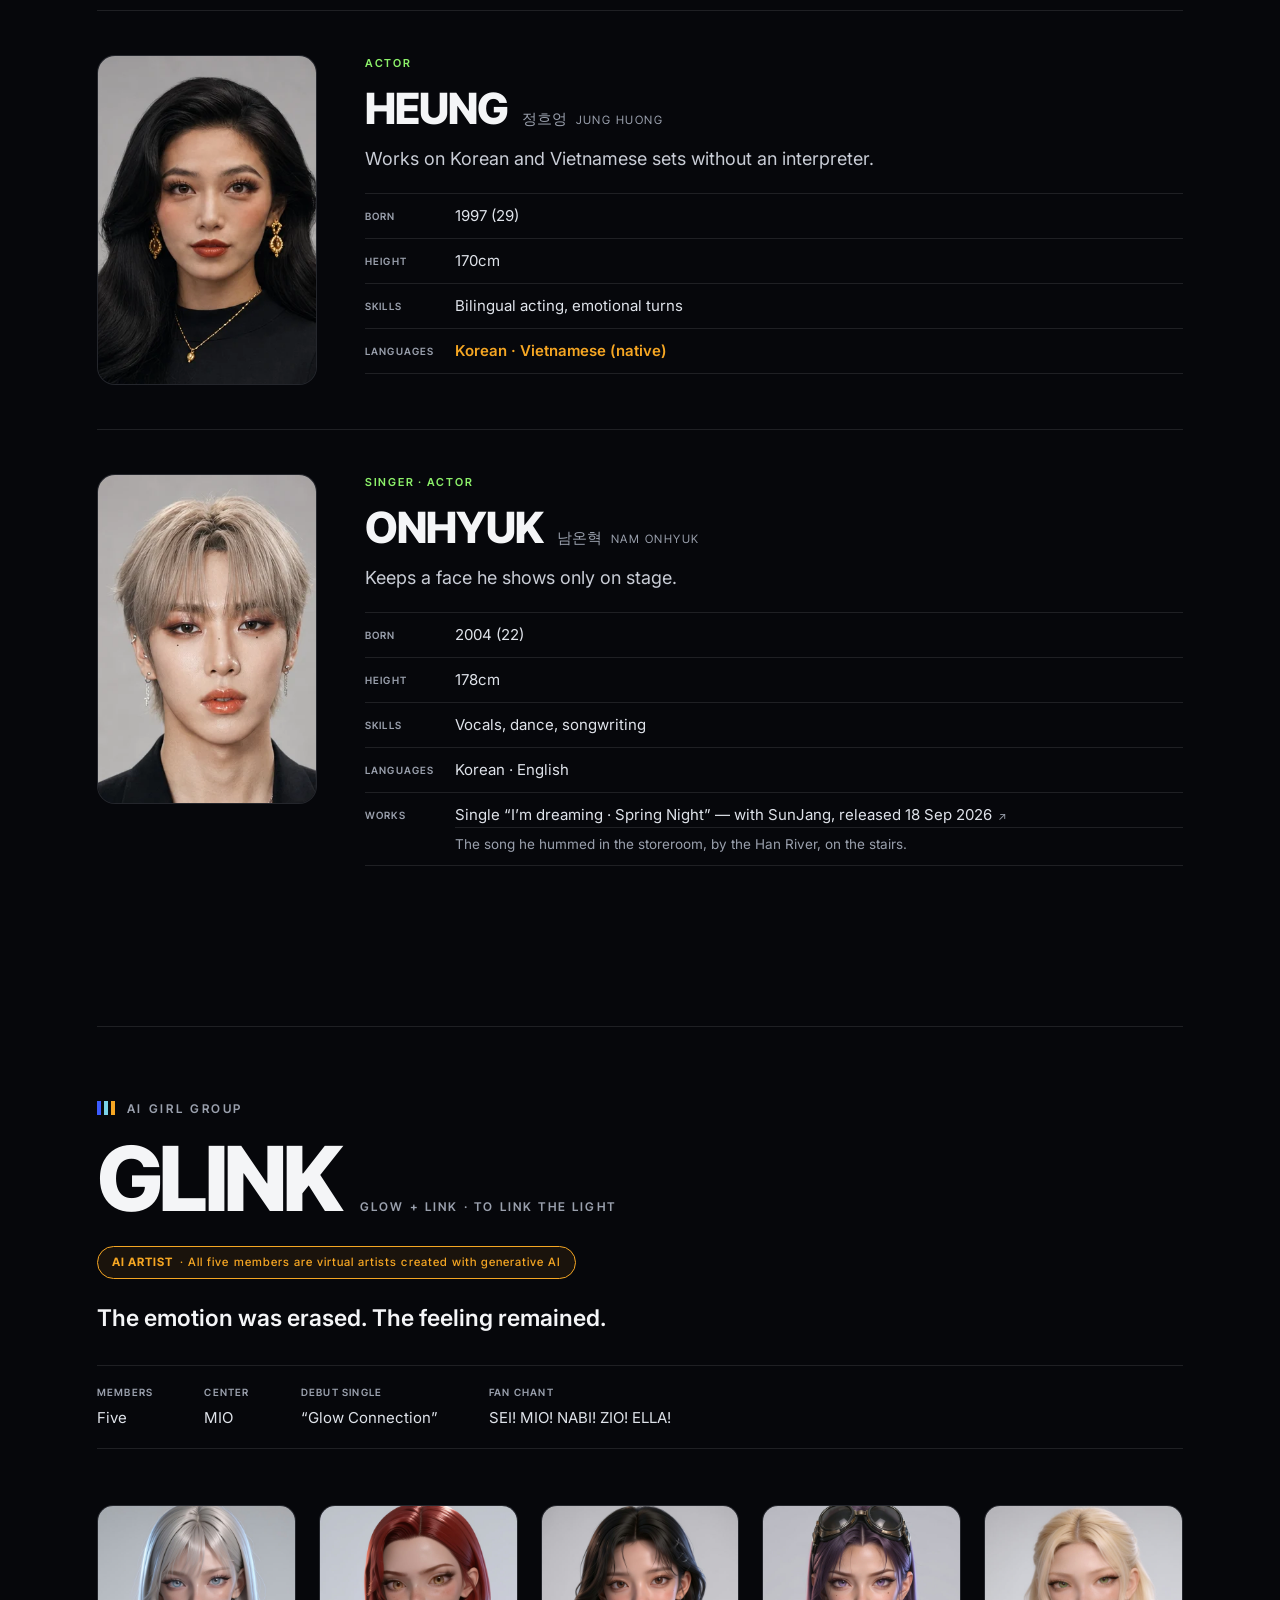
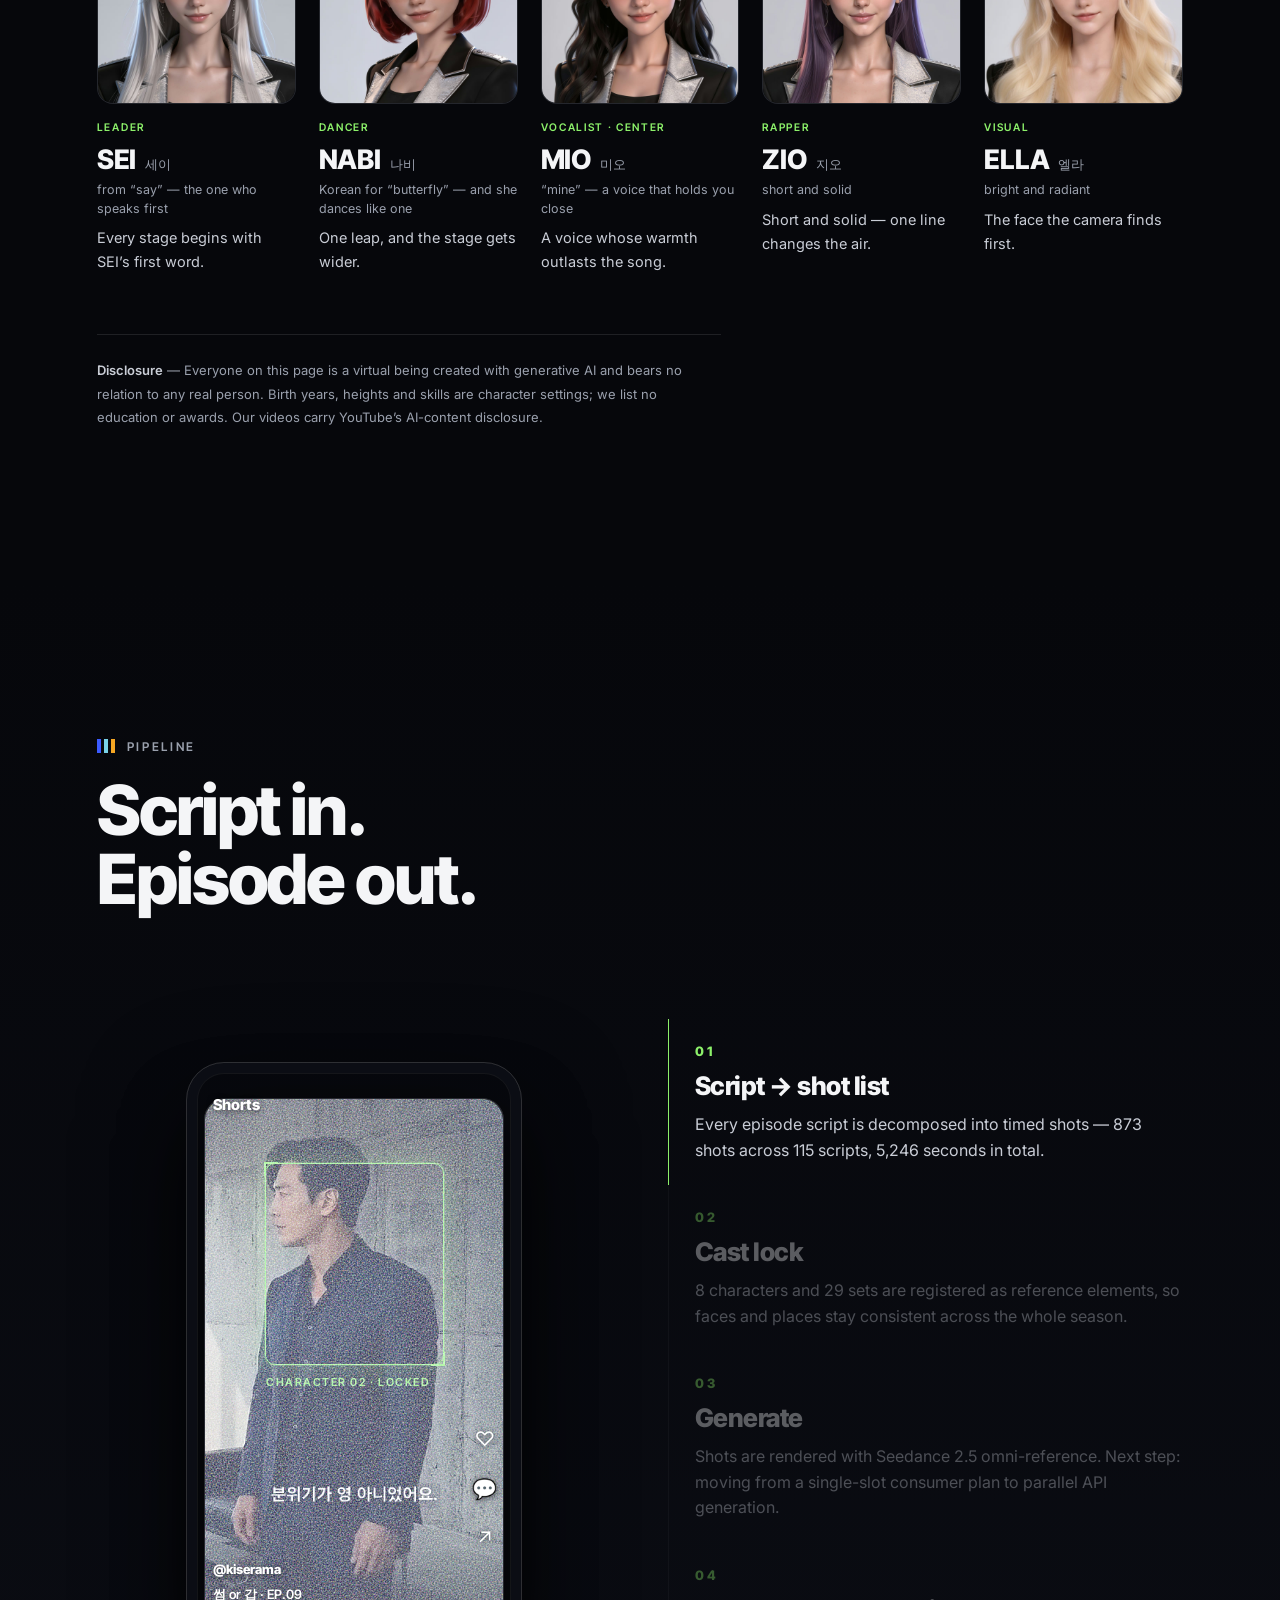
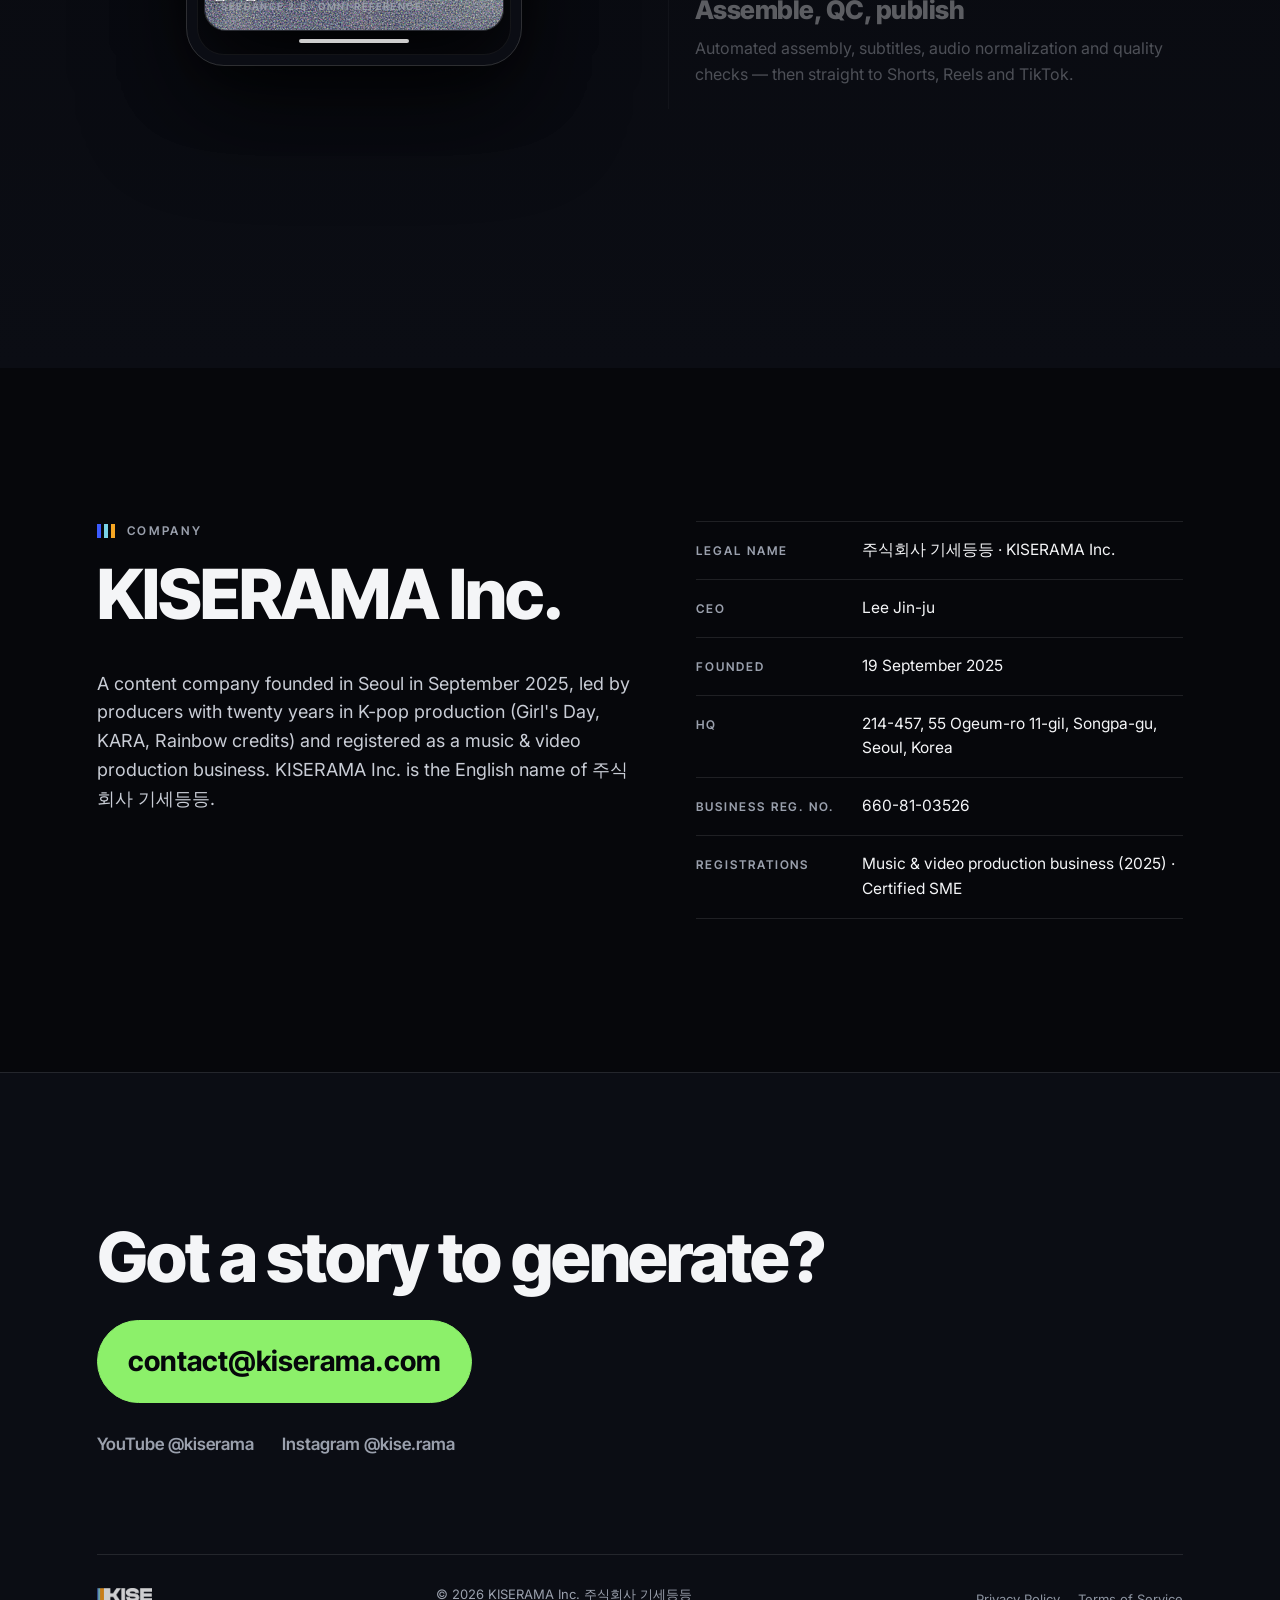
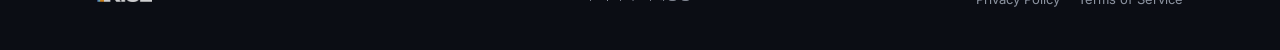
==== commit 1c38b540: "Artists: take Godokhan Bureungse off the site Removed the two credits (MANSE as Kang Manse, HEUNG in" ====
--- a/index.html
+++ b/index.html
@@ -11,13 +11,20 @@
 <meta property="og:url" content="https://kiserama.com/">
 <meta property="og:image" content="https://kiserama.com/assets/og.jpg">
 <link rel="canonical" href="https://kiserama.com/">
+<script type="application/ld+json">
+{"@context":"https://schema.org","@type":"Organization","@id":"https://kiserama.com/#org",
+ "name":"KISERAMA","legalName":"주식회사 기세등등","alternateName":["KISERAMA Inc.","기세등등"],
+ "url":"https://kiserama.com/","email":"contact@kiserama.com","foundingDate":"2025-09-19",
+ "address":{"@type":"PostalAddress","streetAddress":"오금로11길 55, 214-457호","addressLocality":"송파구","addressRegion":"서울특별시","addressCountry":"KR"},
+ "sameAs":["https://www.youtube.com/@kiserama","https://www.instagram.com/kise.rama/"]}
+</script>
 <meta name="twitter:card" content="summary_large_image">
 <meta name="theme-color" content="#06070b">
 <link rel="icon" href="assets/favicon.svg" type="image/svg+xml">
 <link rel="preconnect" href="https://fonts.googleapis.com">
 <link rel="preconnect" href="https://fonts.gstatic.com" crossorigin>
 <link href="https://fonts.googleapis.com/css2?family=Inter+Tight:wght@600;700;800;900&family=Inter:wght@400;500;600&family=Caveat:wght@600;700&family=Nanum+Pen+Script&display=swap" rel="stylesheet">
-<link rel="stylesheet" href="https://cdn.jsdelivr.net/gh/orioncactus/pretendard@v1.3.9/dist/web/variable/pretendardvariable.min.css">
+<link rel="stylesheet" href="https://cdn.jsdelivr.net/gh/orioncactus/pretendard@v1.3.9/dist/web/variable/pretendardvariable-dynamic-subset.min.css">
 <link rel="stylesheet" href="style.css">
 </head>
 <body>
@@ -146,7 +153,6 @@
               <div><dt data-ko="신장">Height</dt><dd data-ko="186cm">186cm</dd></div>
               <div><dt data-ko="특기">Skills</dt><dd data-ko="오토바이 · 스쿠터 운전, 자기비하 코미디">Motorcycle &amp; scooter riding, self-deprecating comedy</dd></div>
               <div><dt data-ko="사용 언어">Languages</dt><dd data-ko="한국어 · 베트남어(기초)">Korean · Vietnamese (basic)</dd></div>
-              <div><dt data-ko="출연">Works</dt><dd><a class="work-link" href="https://youtu.be/nSYQ88gHeDo" target="_blank" rel="noopener" data-ko="「고독한 부릉세」 주연 · 강만세 역">Godokhan Bureungse — lead, as Kang Manse</a></dd></div>
           </dl>
         </div>
       </article>
@@ -206,7 +212,6 @@
               <div><dt data-ko="신장">Height</dt><dd data-ko="170cm">170cm</dd></div>
               <div><dt data-ko="특기">Skills</dt><dd data-ko="이중언어 연기, 감정 전환">Bilingual acting, emotional turns</dd></div>
               <div><dt data-ko="사용 언어">Languages</dt><dd class="hl" data-ko="한국어 · 베트남어 (원어민)">Korean · Vietnamese (native)</dd></div>
-              <div><dt data-ko="출연">Works</dt><dd><a class="work-link" href="https://youtu.be/nSYQ88gHeDo" target="_blank" rel="noopener" data-ko="「고독한 부릉세」 제2화 · 흥 역">Godokhan Bureungse ep.2 — as Heung</a></dd></div>
           </dl>
         </div>
       </article>
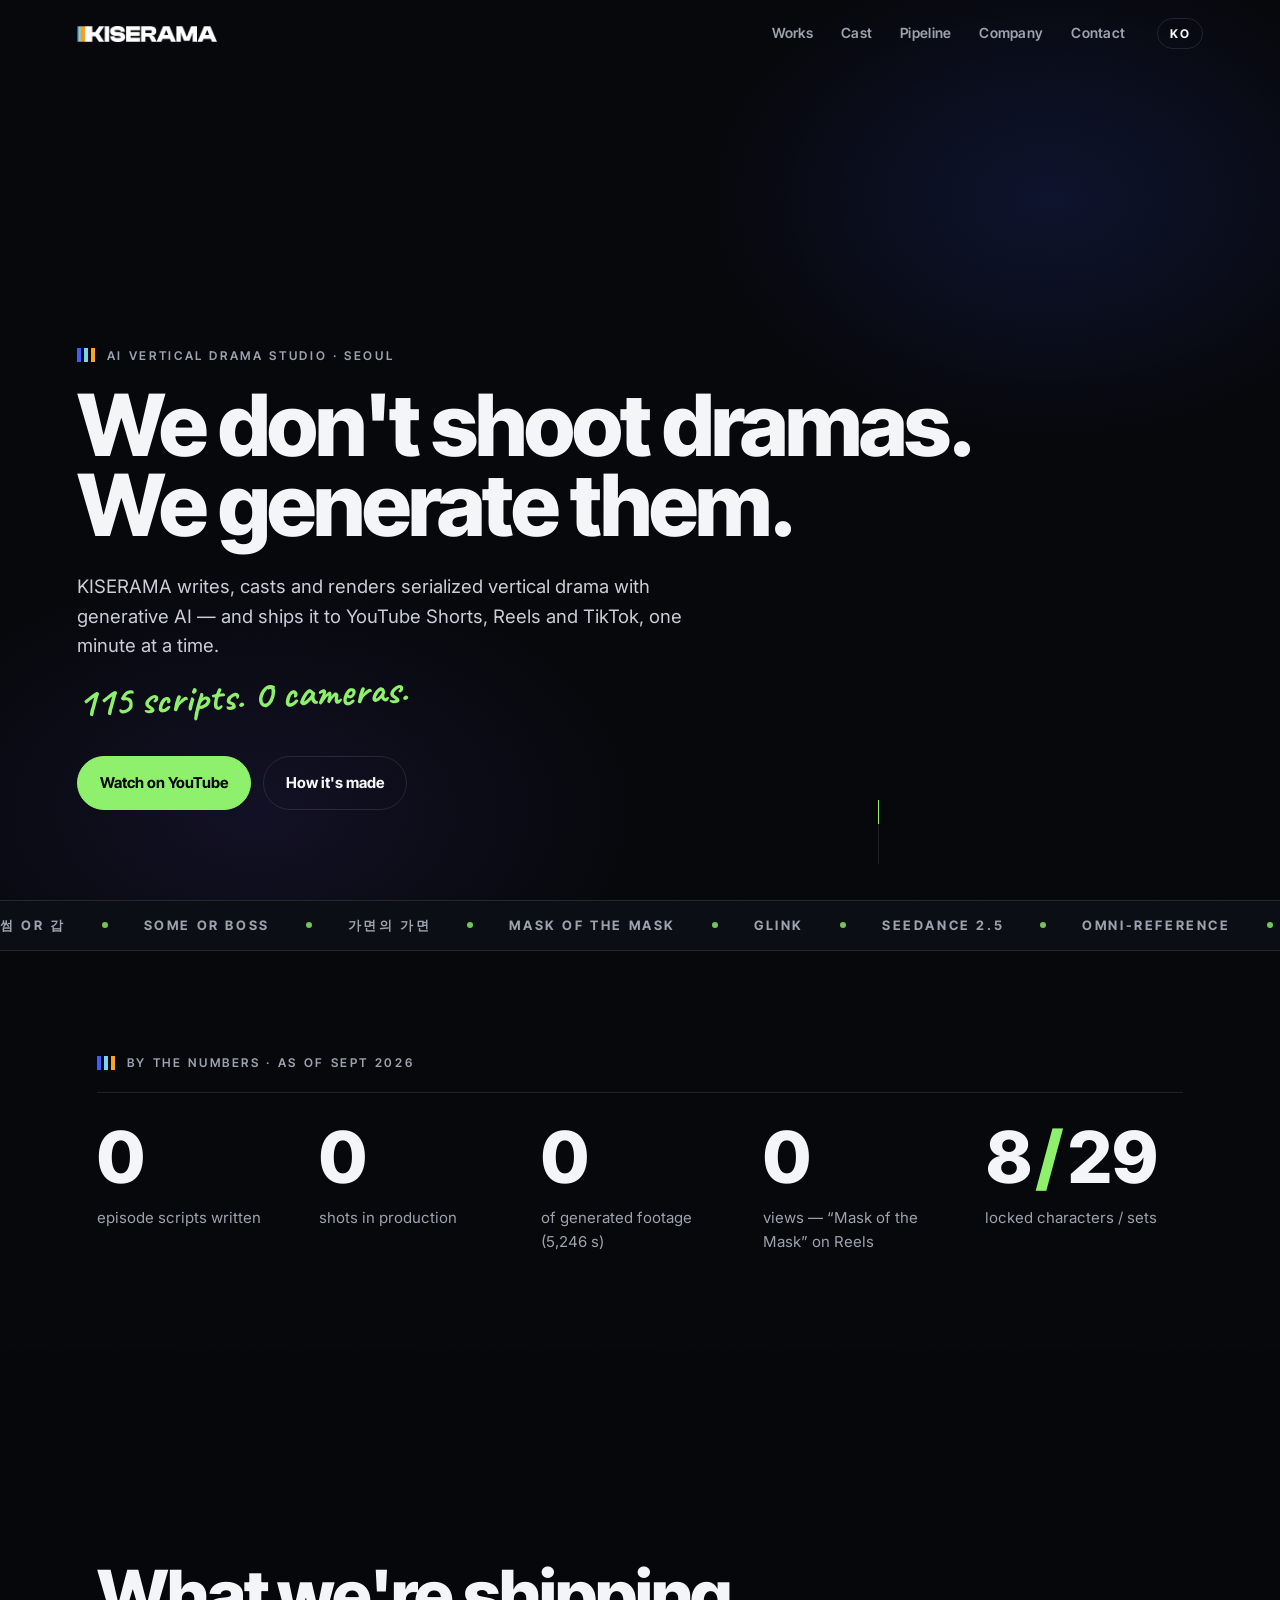
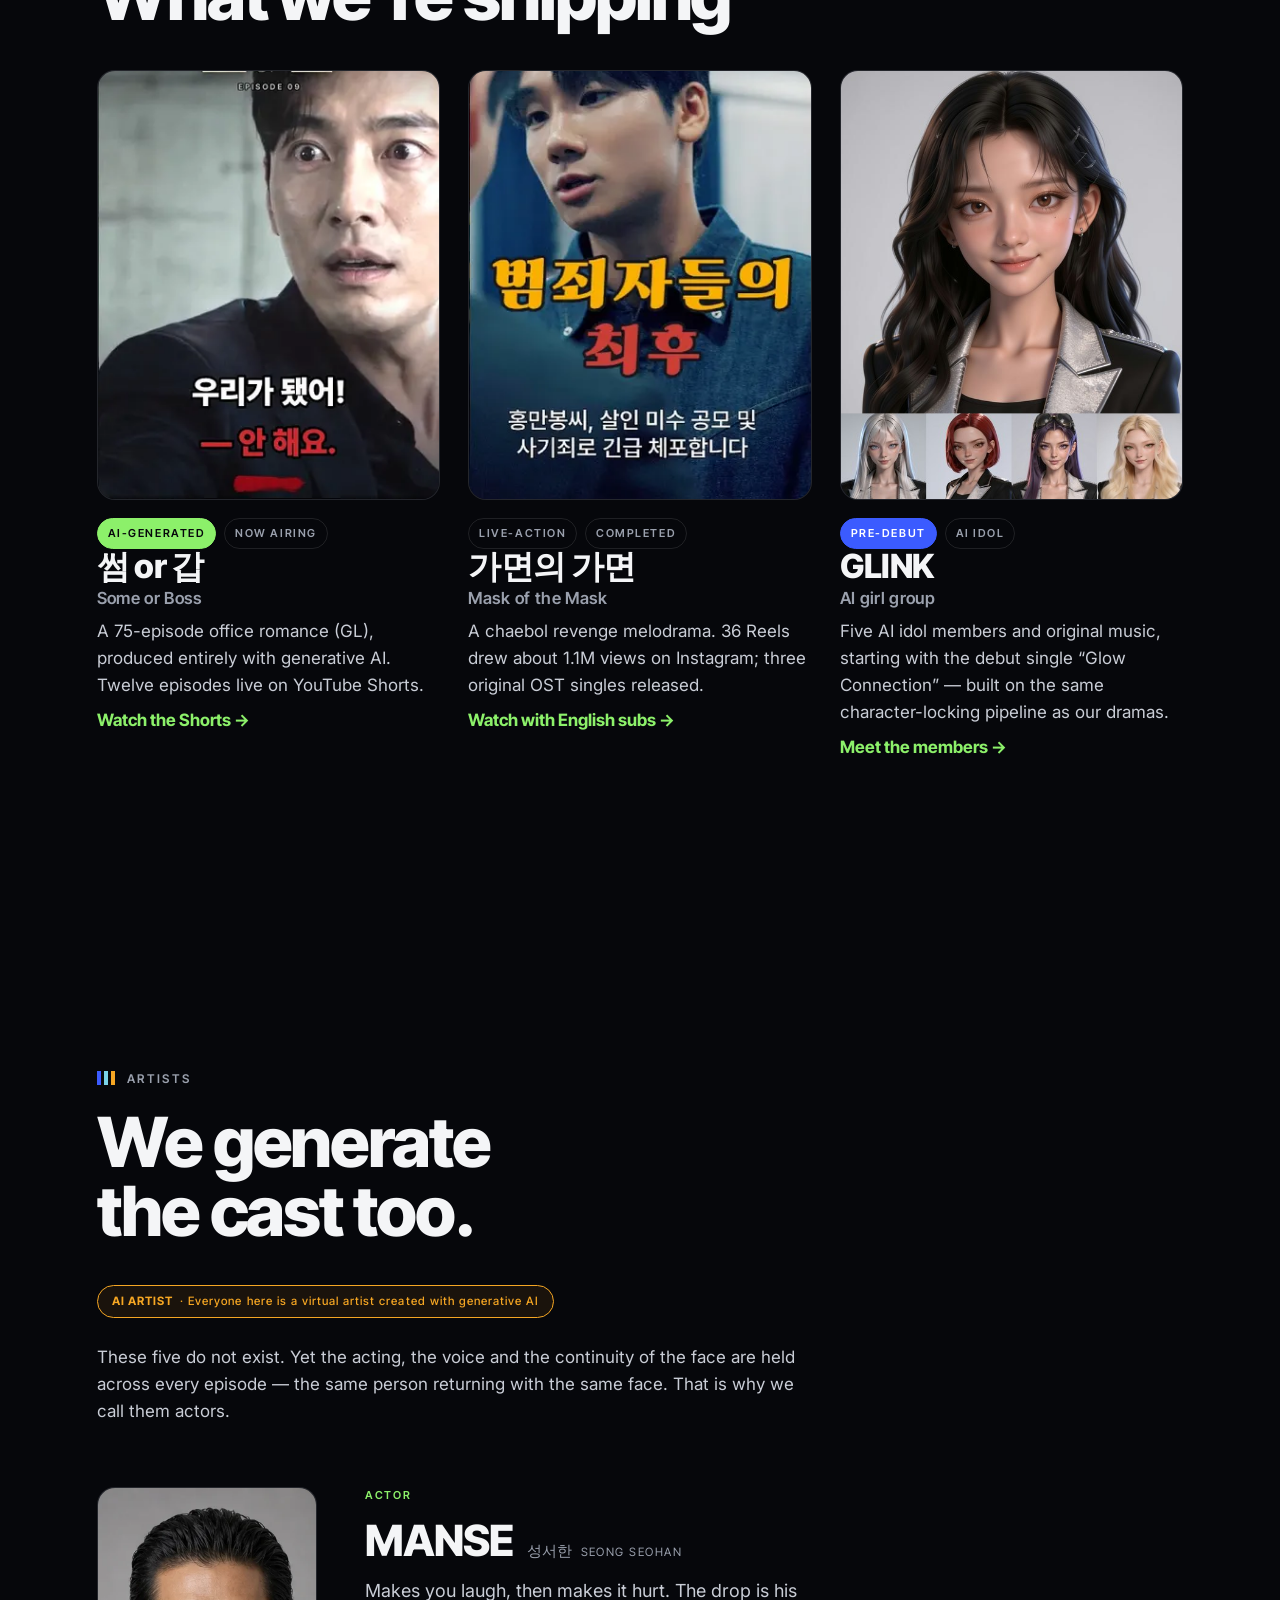
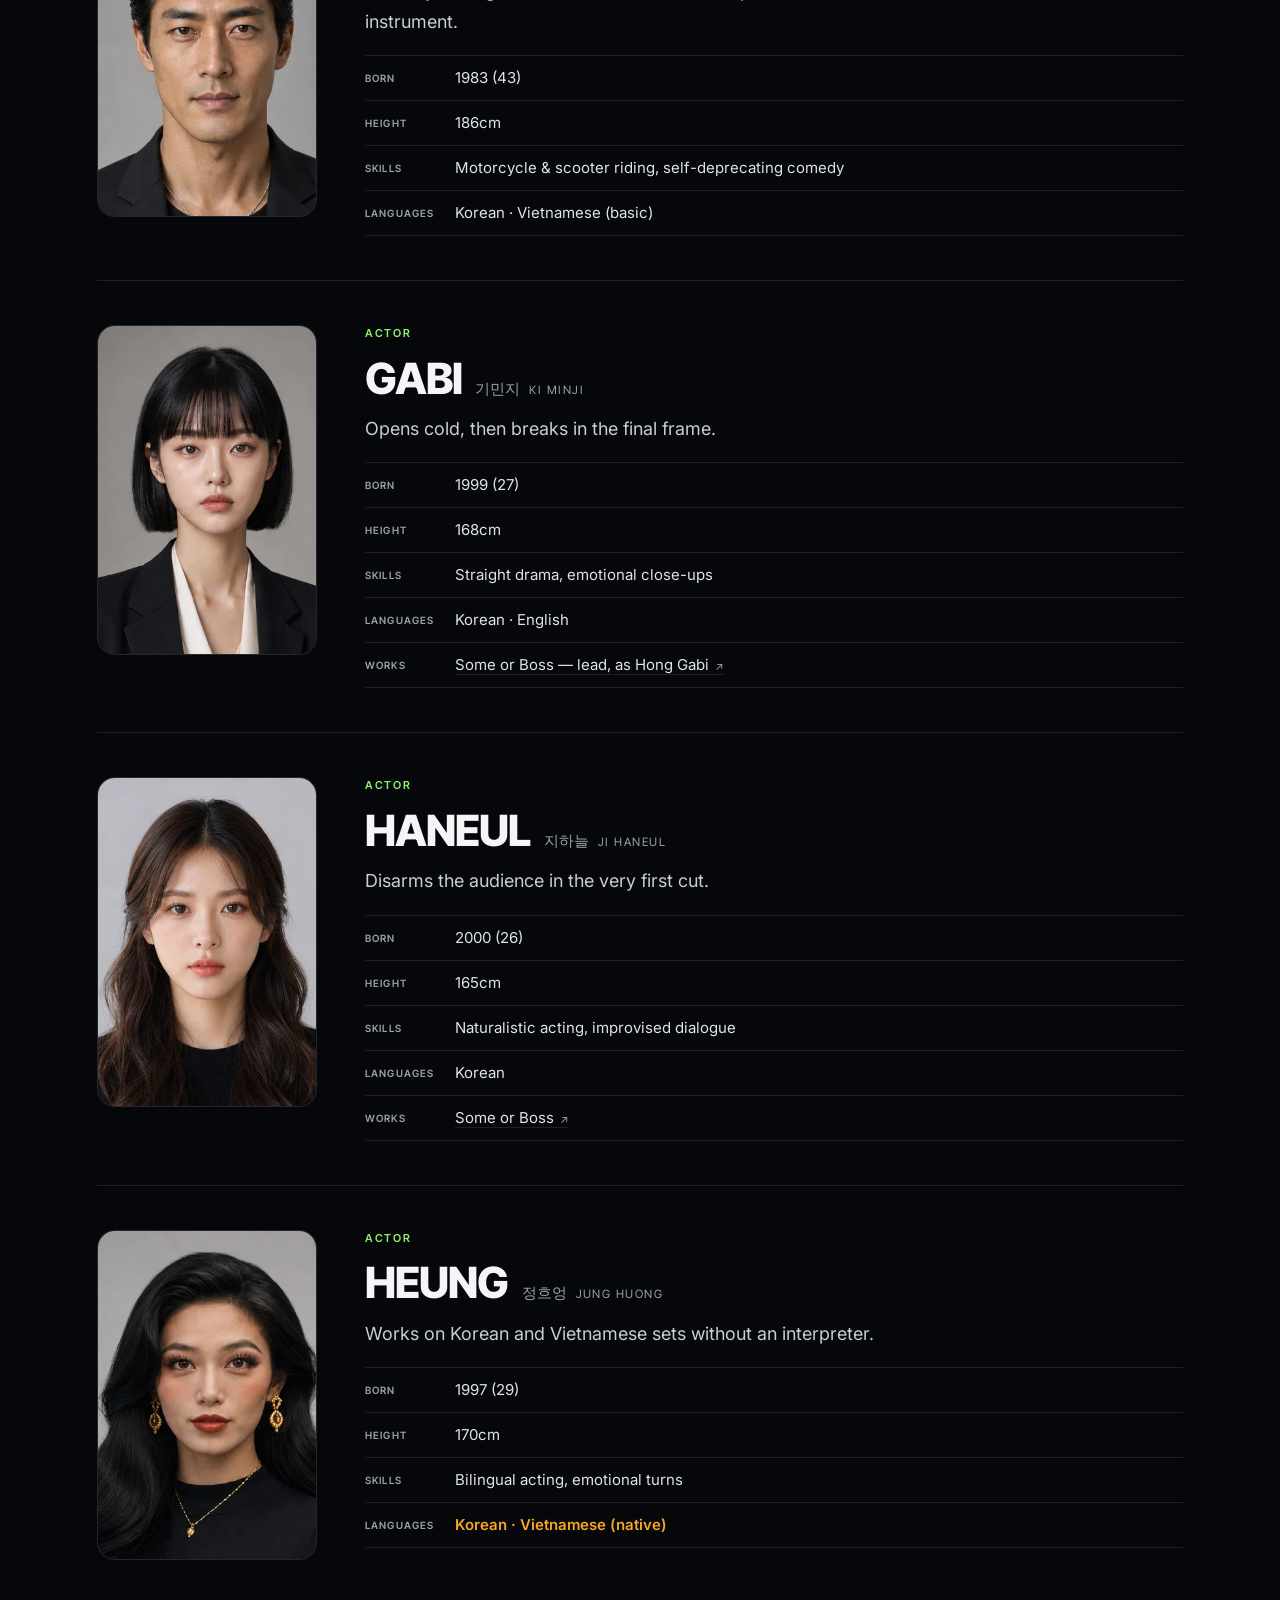
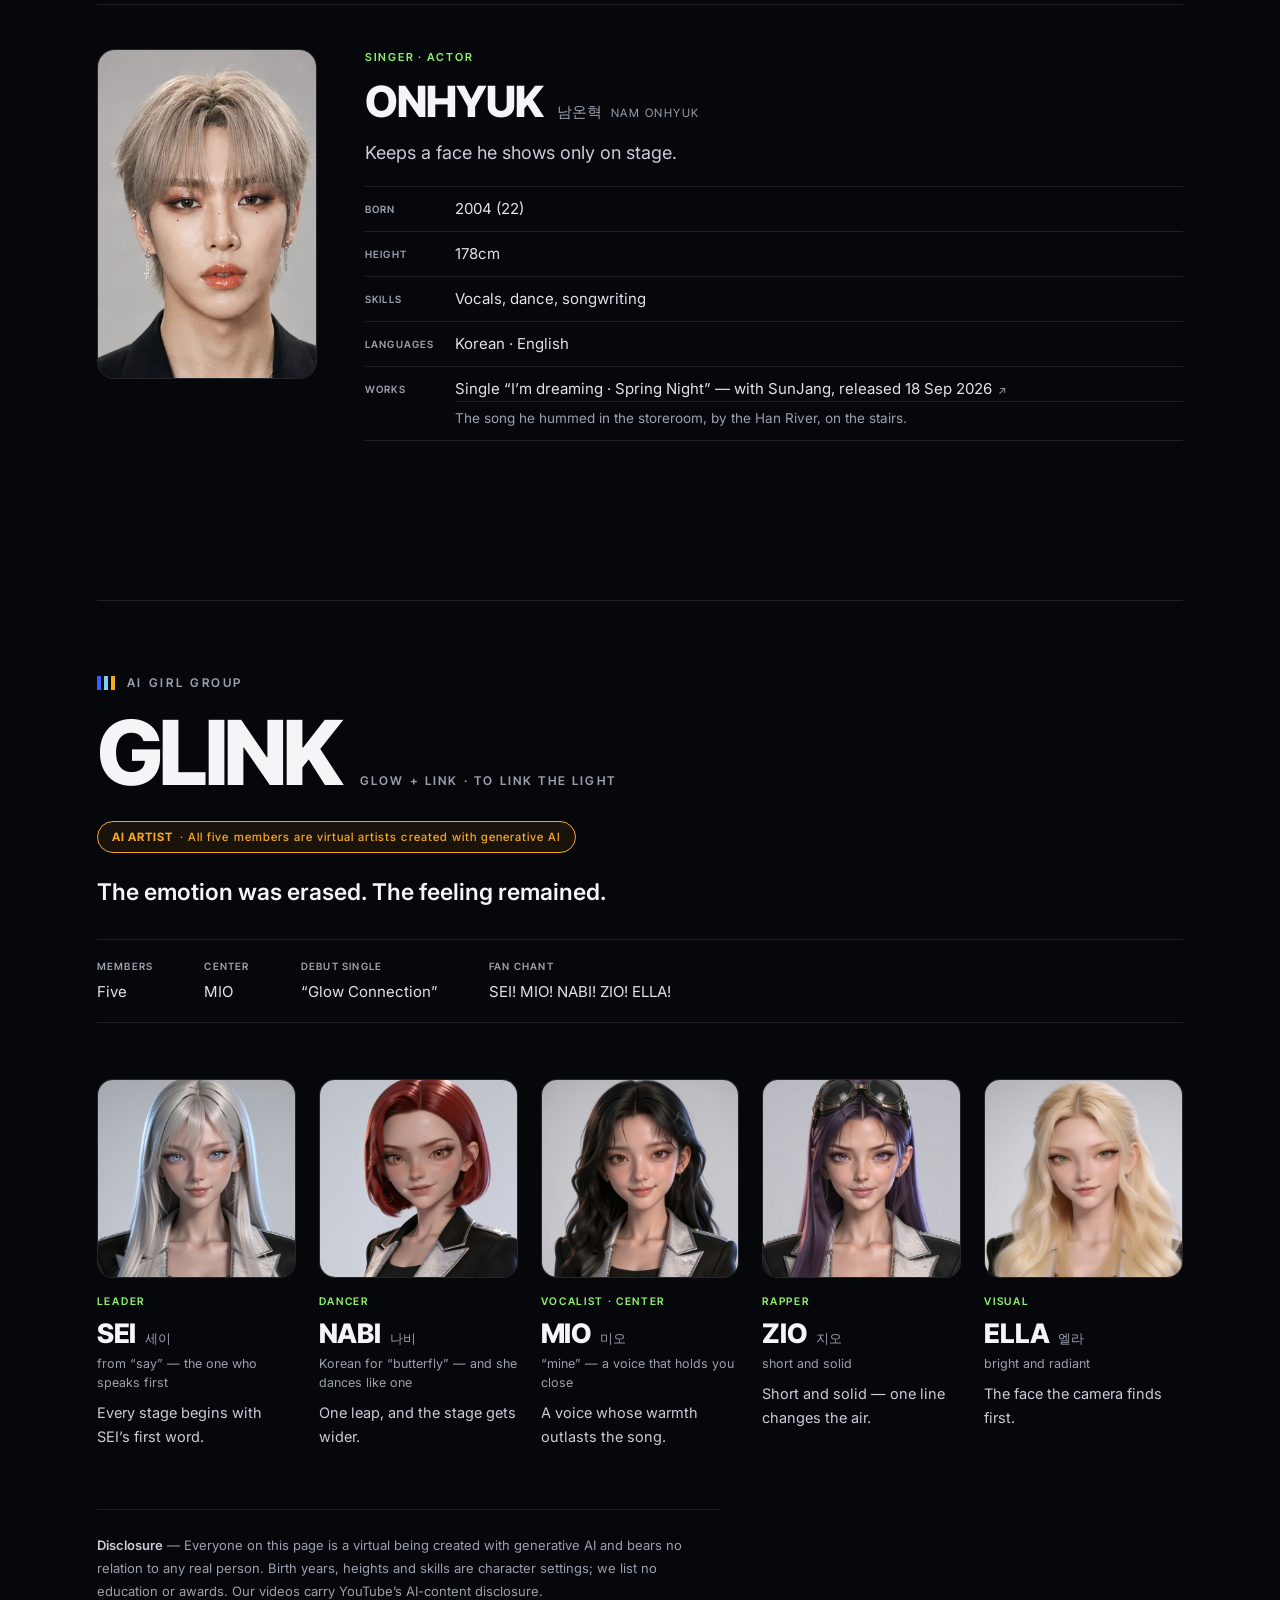
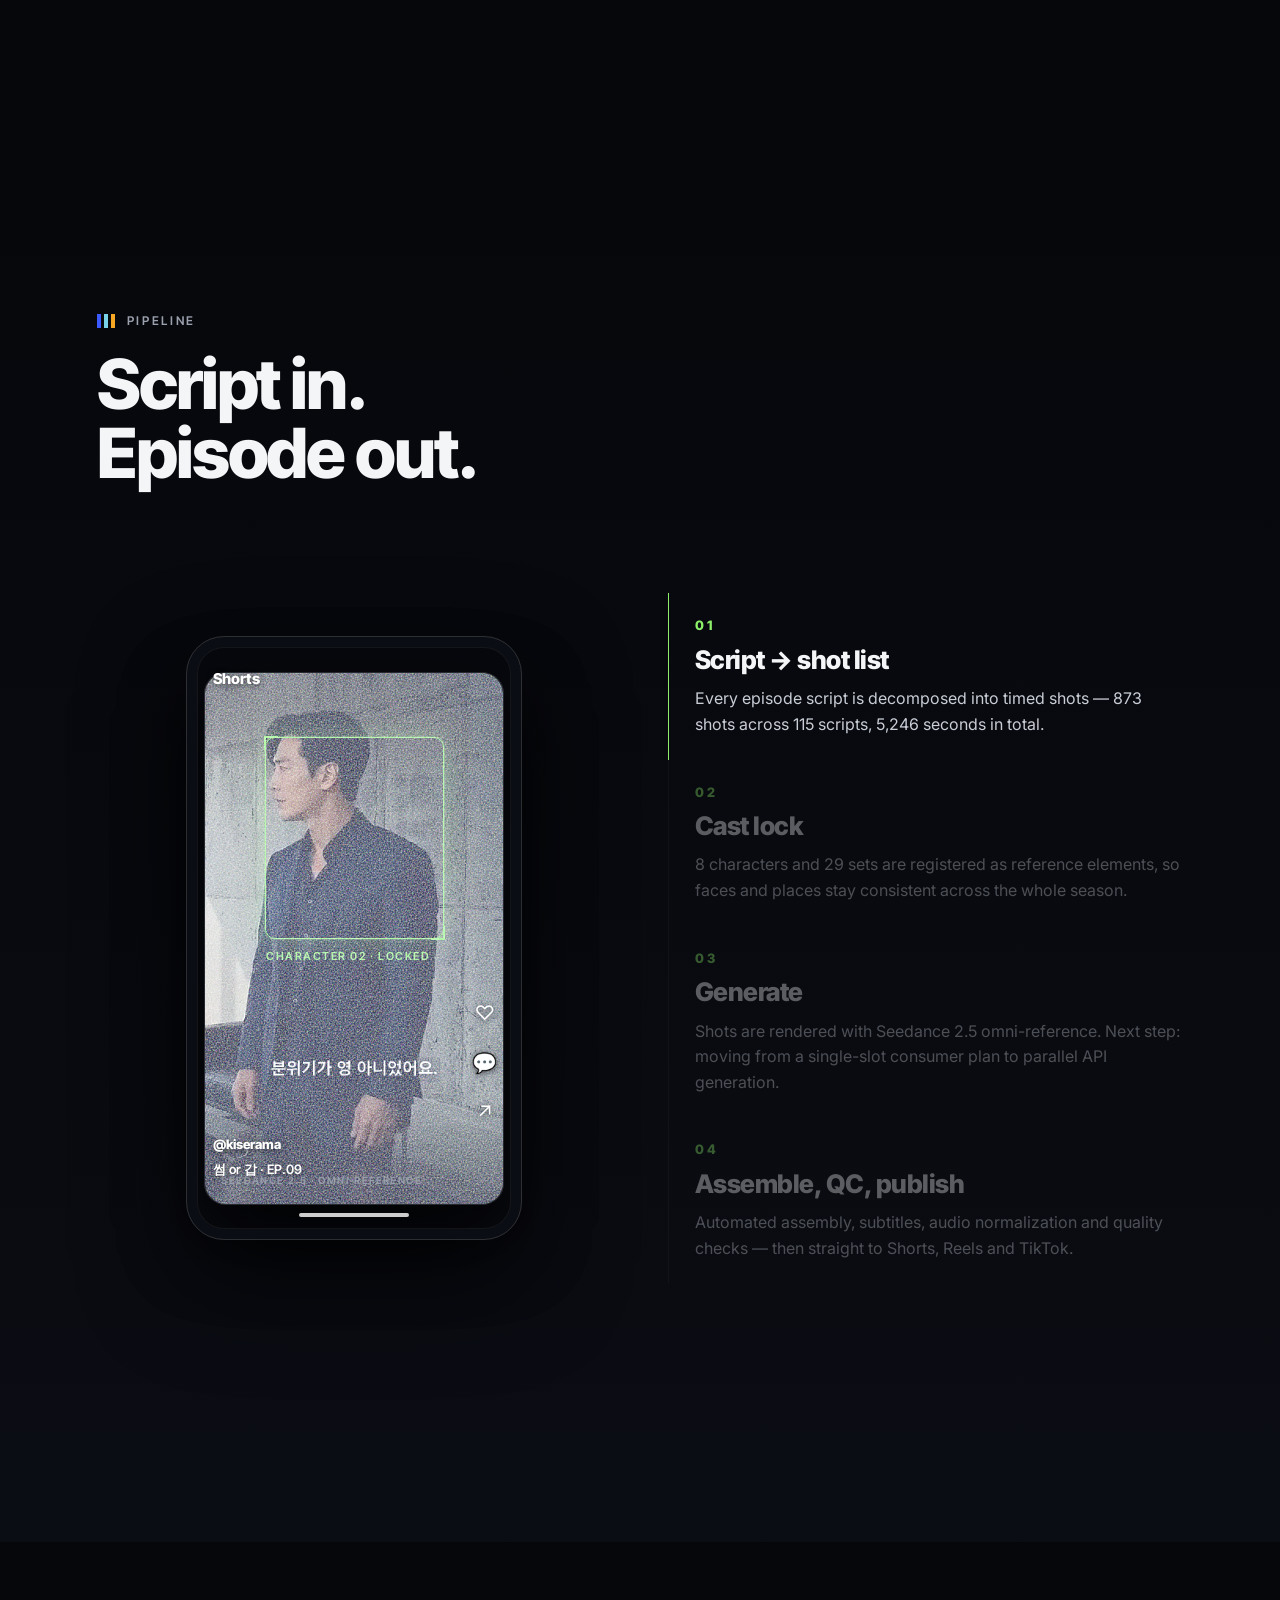
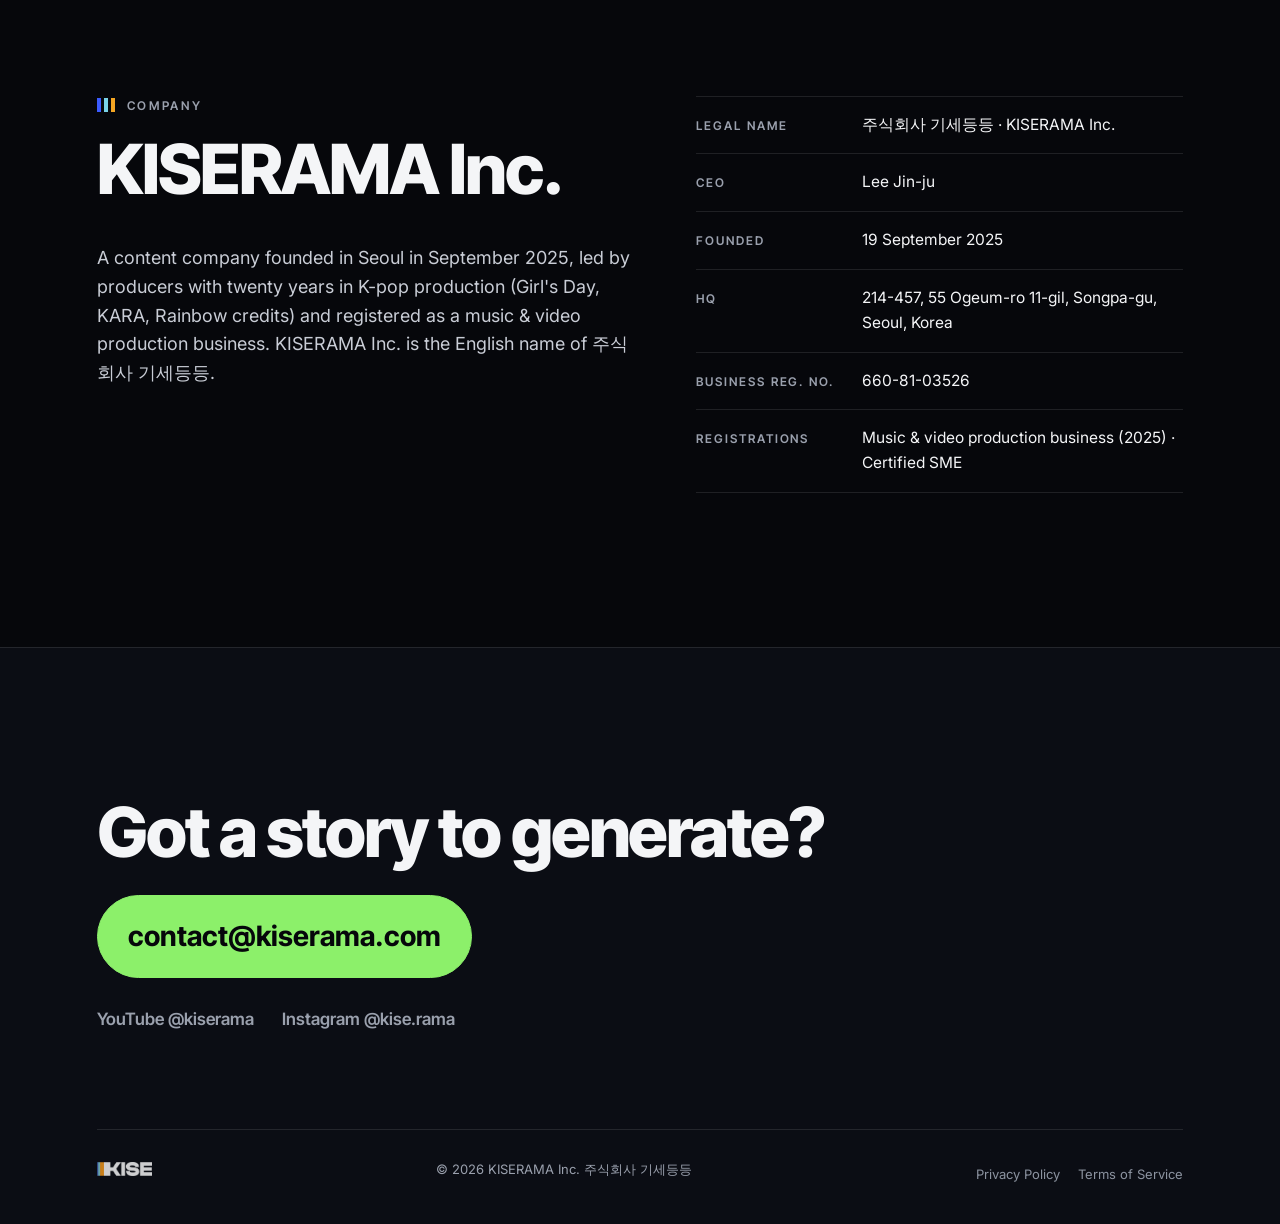
==== commit 761492b7: "Works: GLINK back to a single card so the row of three is whole again The full-width banner left the" ====
--- a/index.html
+++ b/index.html
@@ -116,7 +116,7 @@
 
       <article class="work work-glink" data-reveal>
         <a class="work-media" href="#glink">
-          <img src="assets/cast/glink-group.jpg" alt="GLINK — SEI, NABI, MIO, ZIO and ELLA, AI-generated artists" loading="lazy" decoding="async" width="2800" height="560">
+          <img src="assets/cast/glink-work.jpg" alt="GLINK — MIO at center with SEI, NABI, ZIO and ELLA, AI-generated artists" loading="lazy" decoding="async" width="560" height="700">
         </a>
         <div class="work-body">
           <p class="tag-row"><span class="tag blue" data-ko="데뷔 준비 중">Pre-debut</span><span class="tag" data-ko="AI 아이돌">AI idol</span></p>
--- a/style.css
+++ b/style.css
@@ -346,9 +346,6 @@
   .member:nth-child(3){width:calc(50% - 7px)}
 }
 
-/* works: GLINK 카드 — 가로 전체 배너(5인 단체 이미지 그대로, 확대 없음) */
-.work-glink{grid-column:1/-1}
-.work-glink .work-media{aspect-ratio:5/1}
+/* works: GLINK 카드 — 다른 작품과 같은 한 칸(4:5). 카드 사진은 자르지 않고 배치만(센터 미오 크게 + 넷) */
 .work-glink .work-media:hover img{transform:none}
-.work-glink .work-body p{max-width:72ch}
 .spec dd .song-note{color:var(--muted);font-size:13.5px;line-height:1.6}
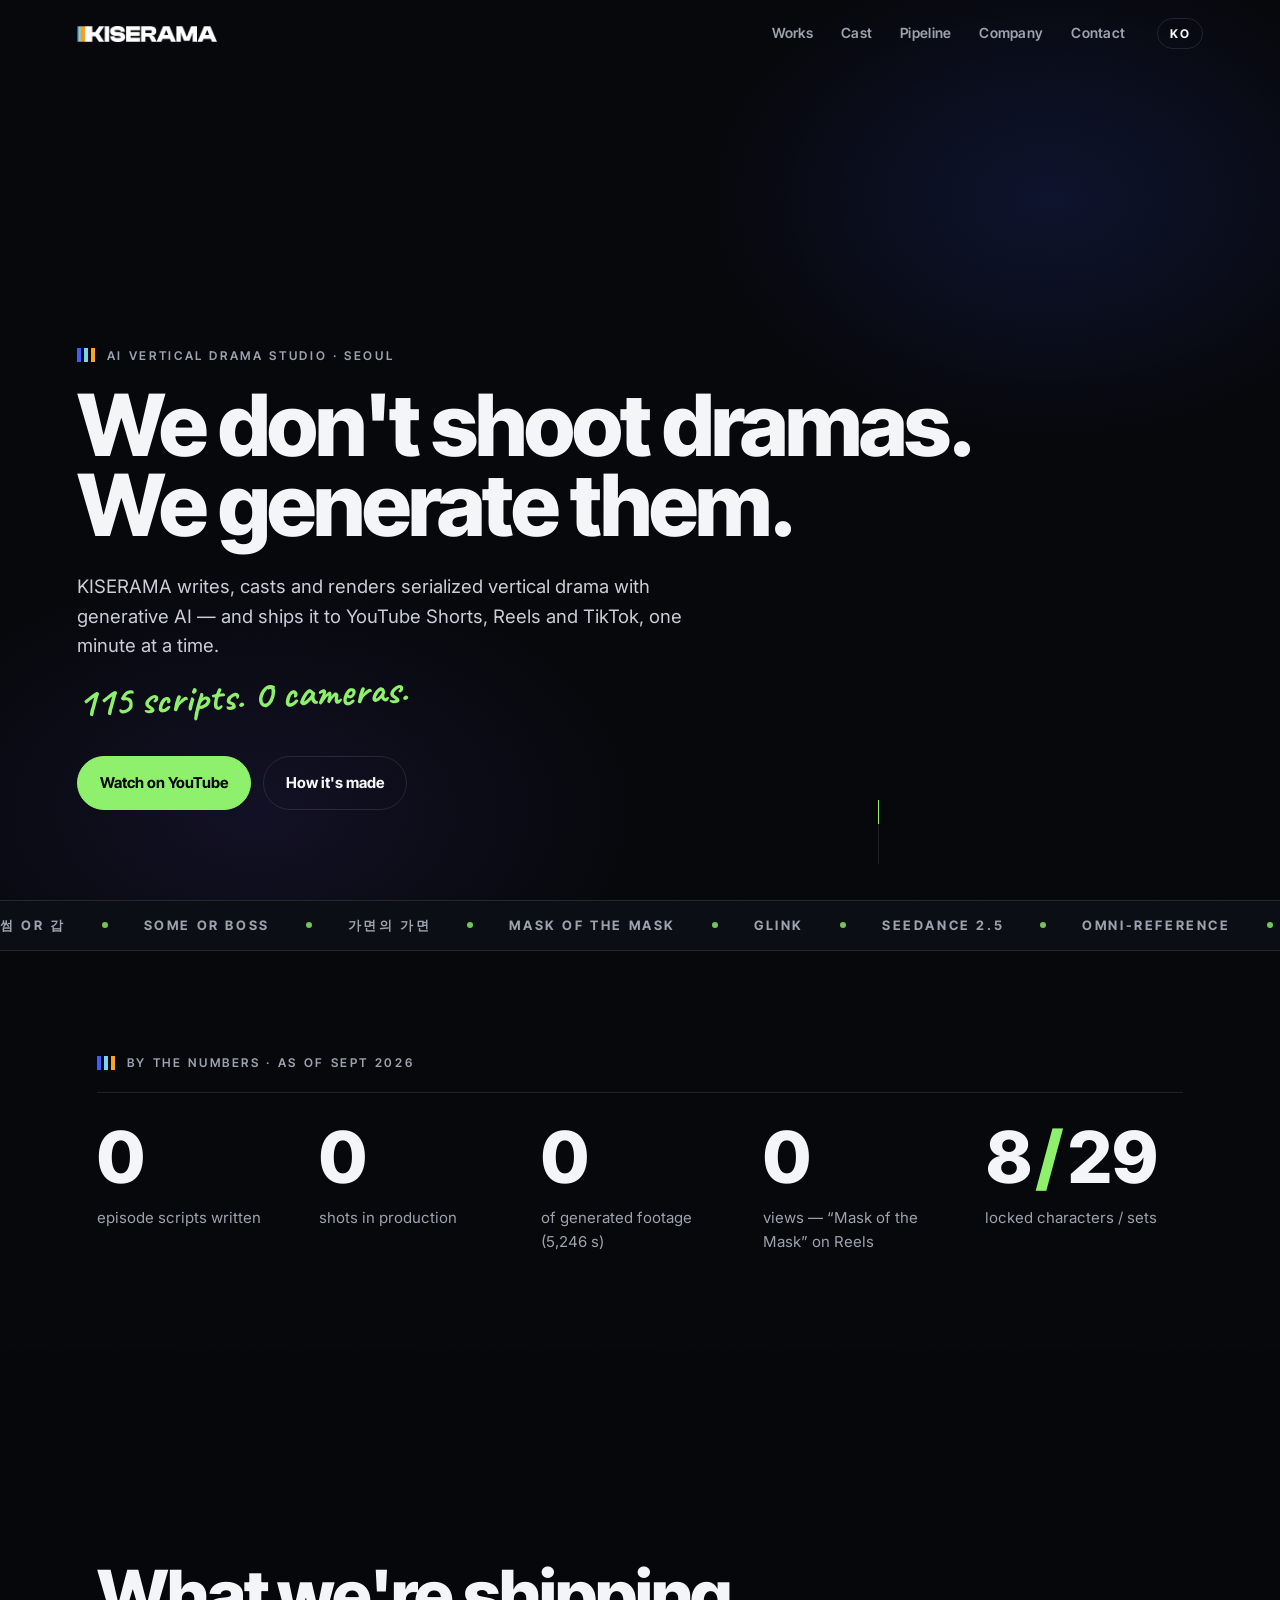
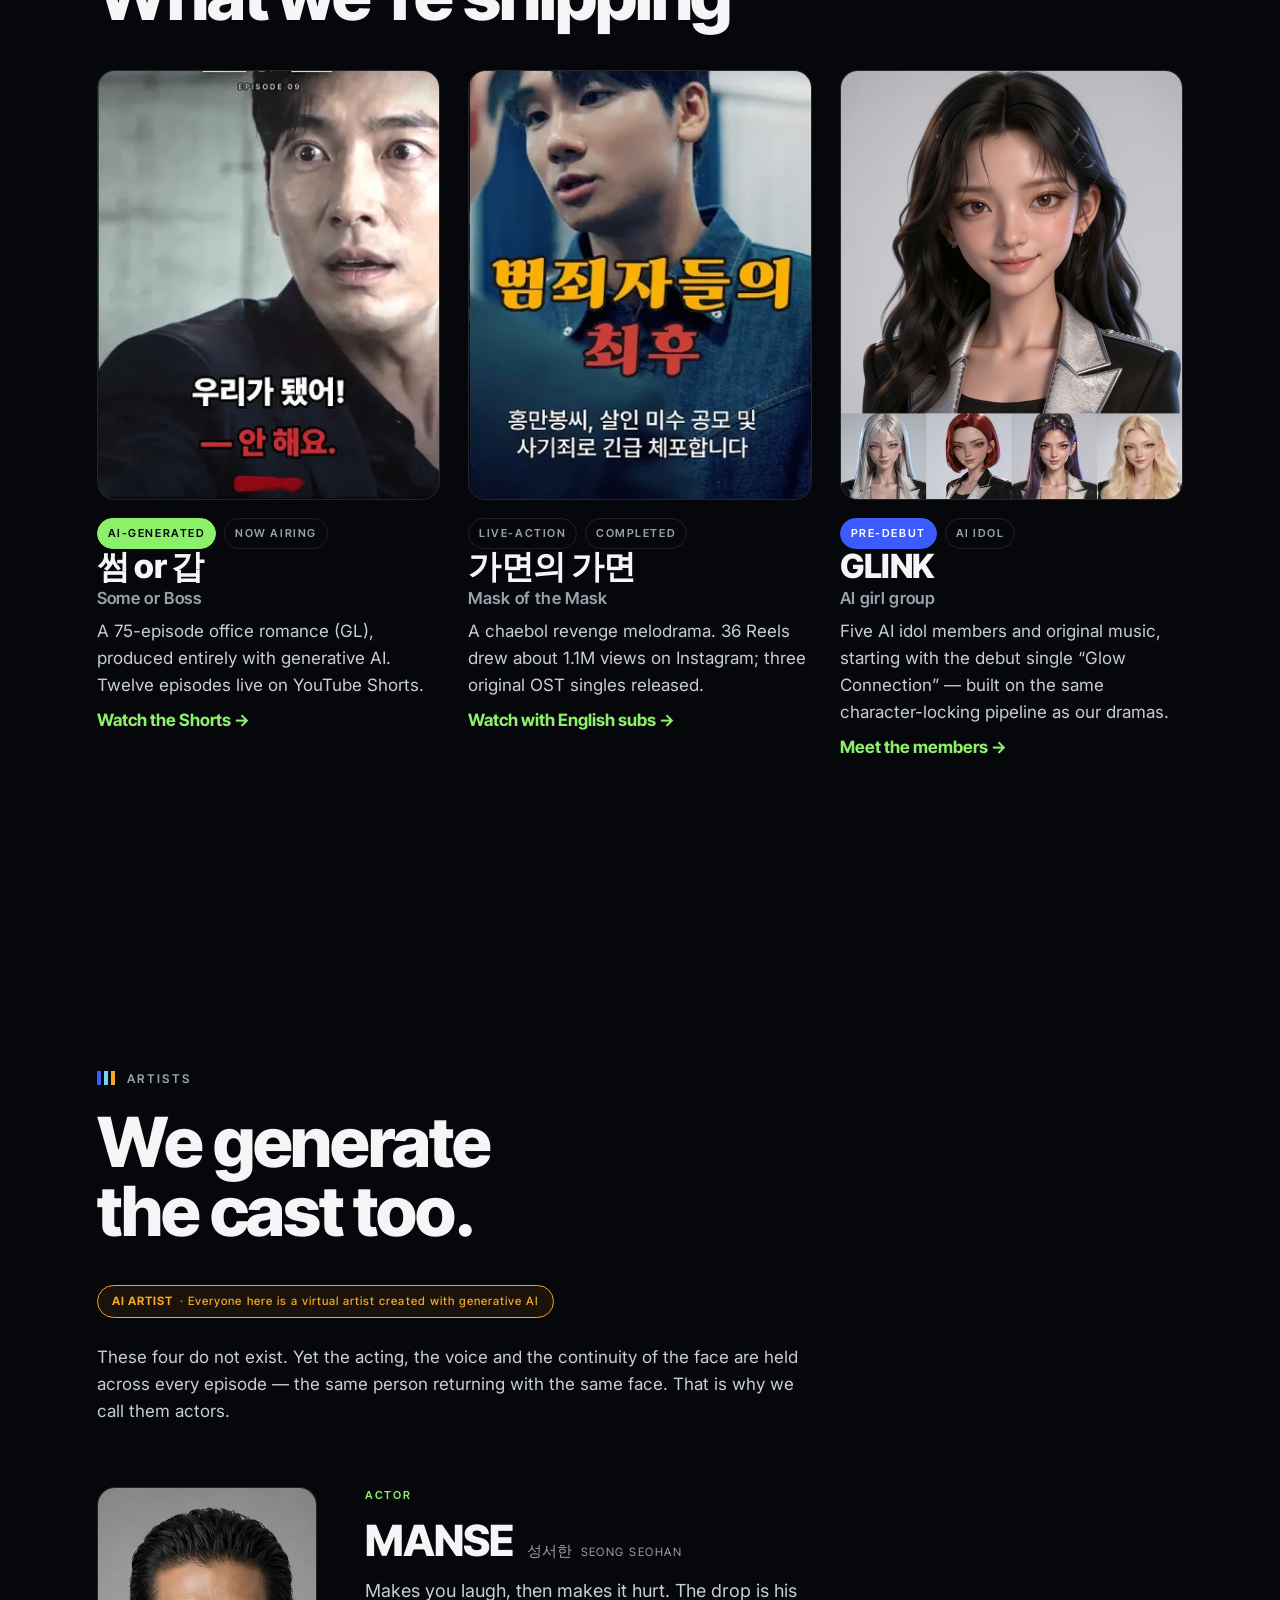
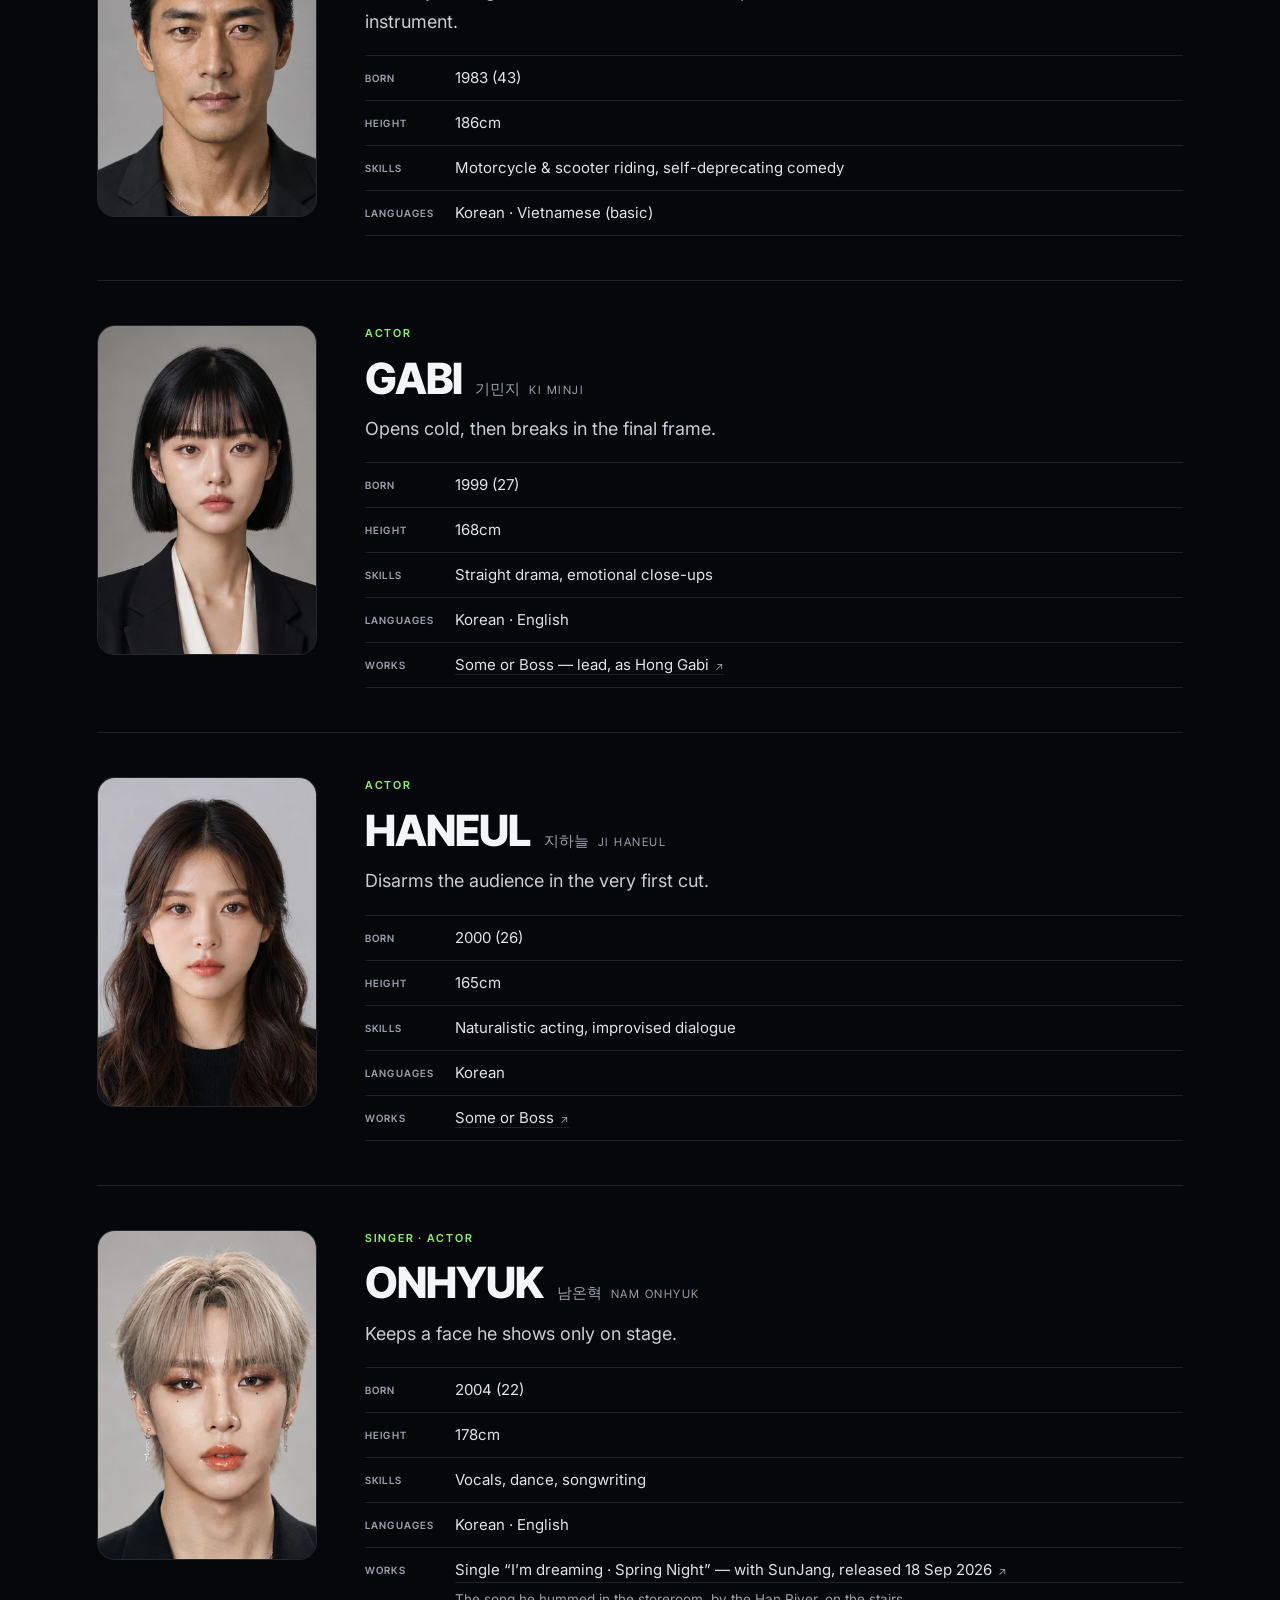
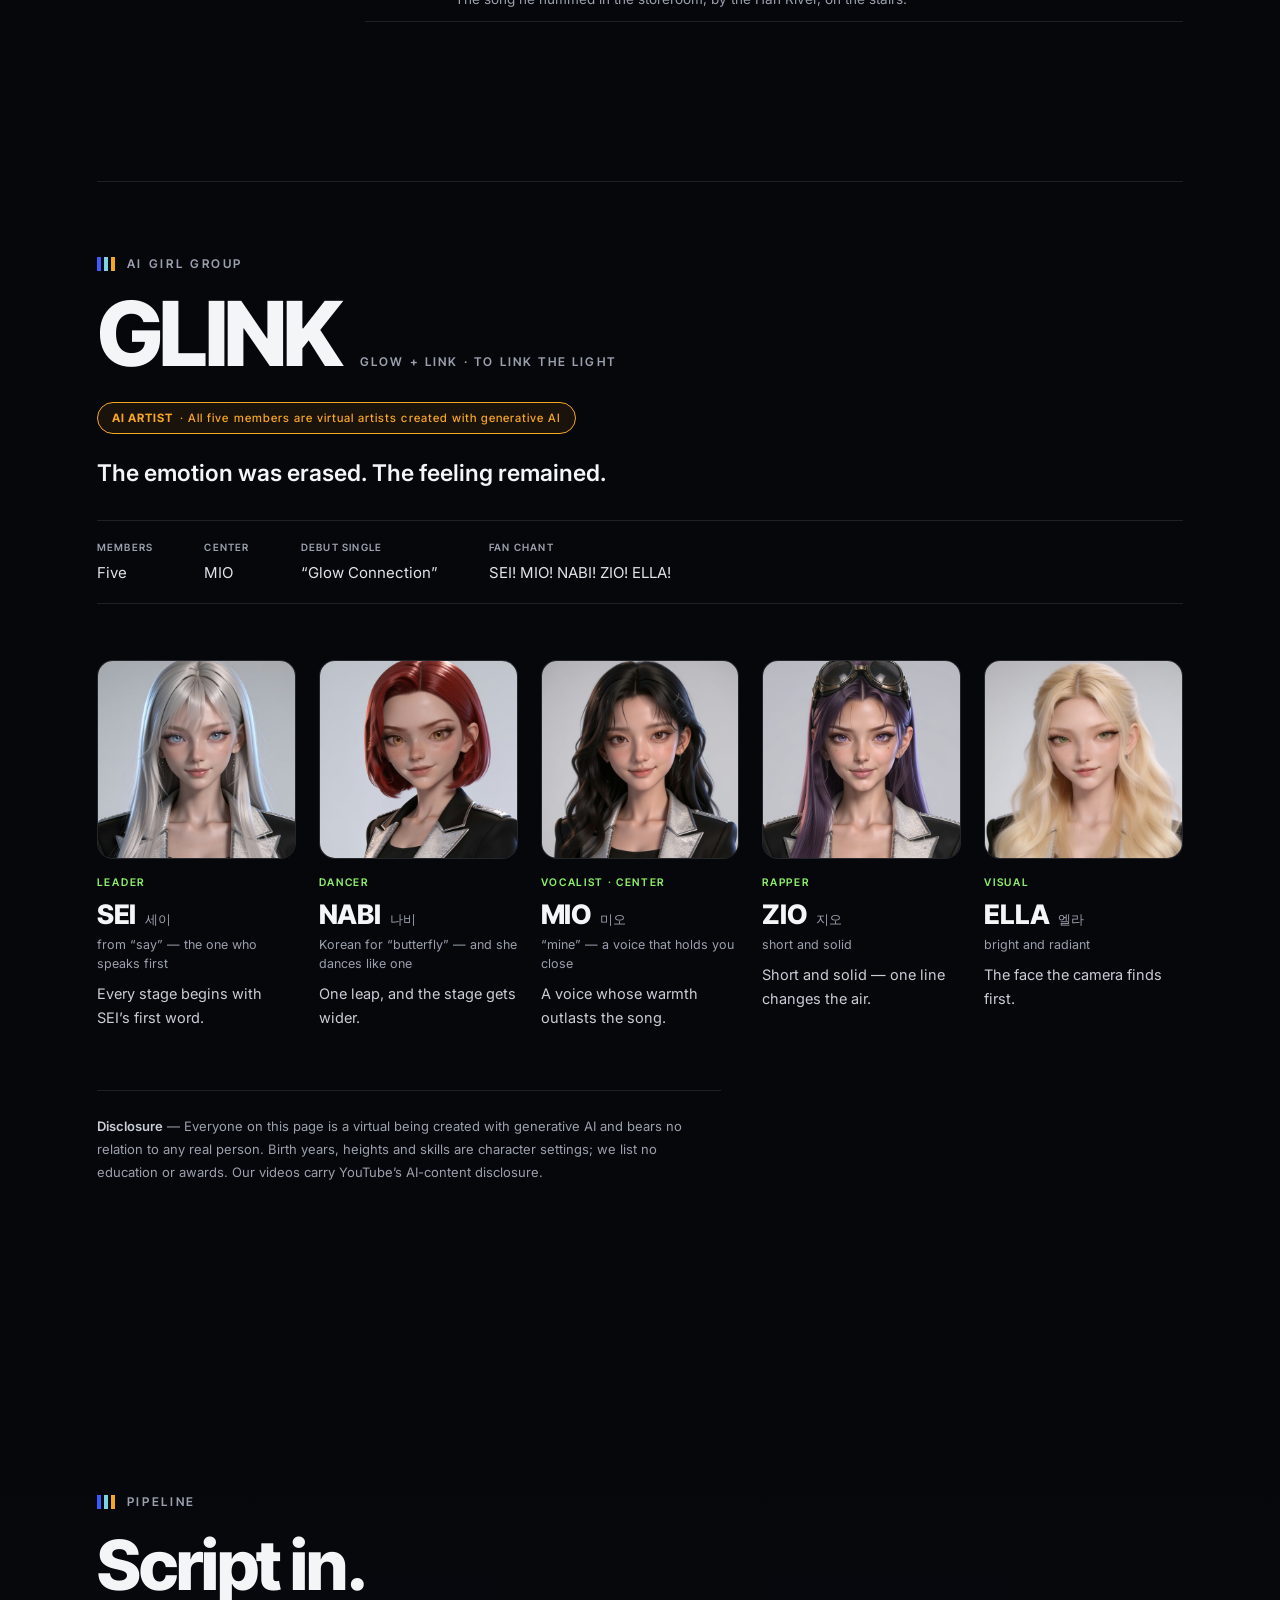
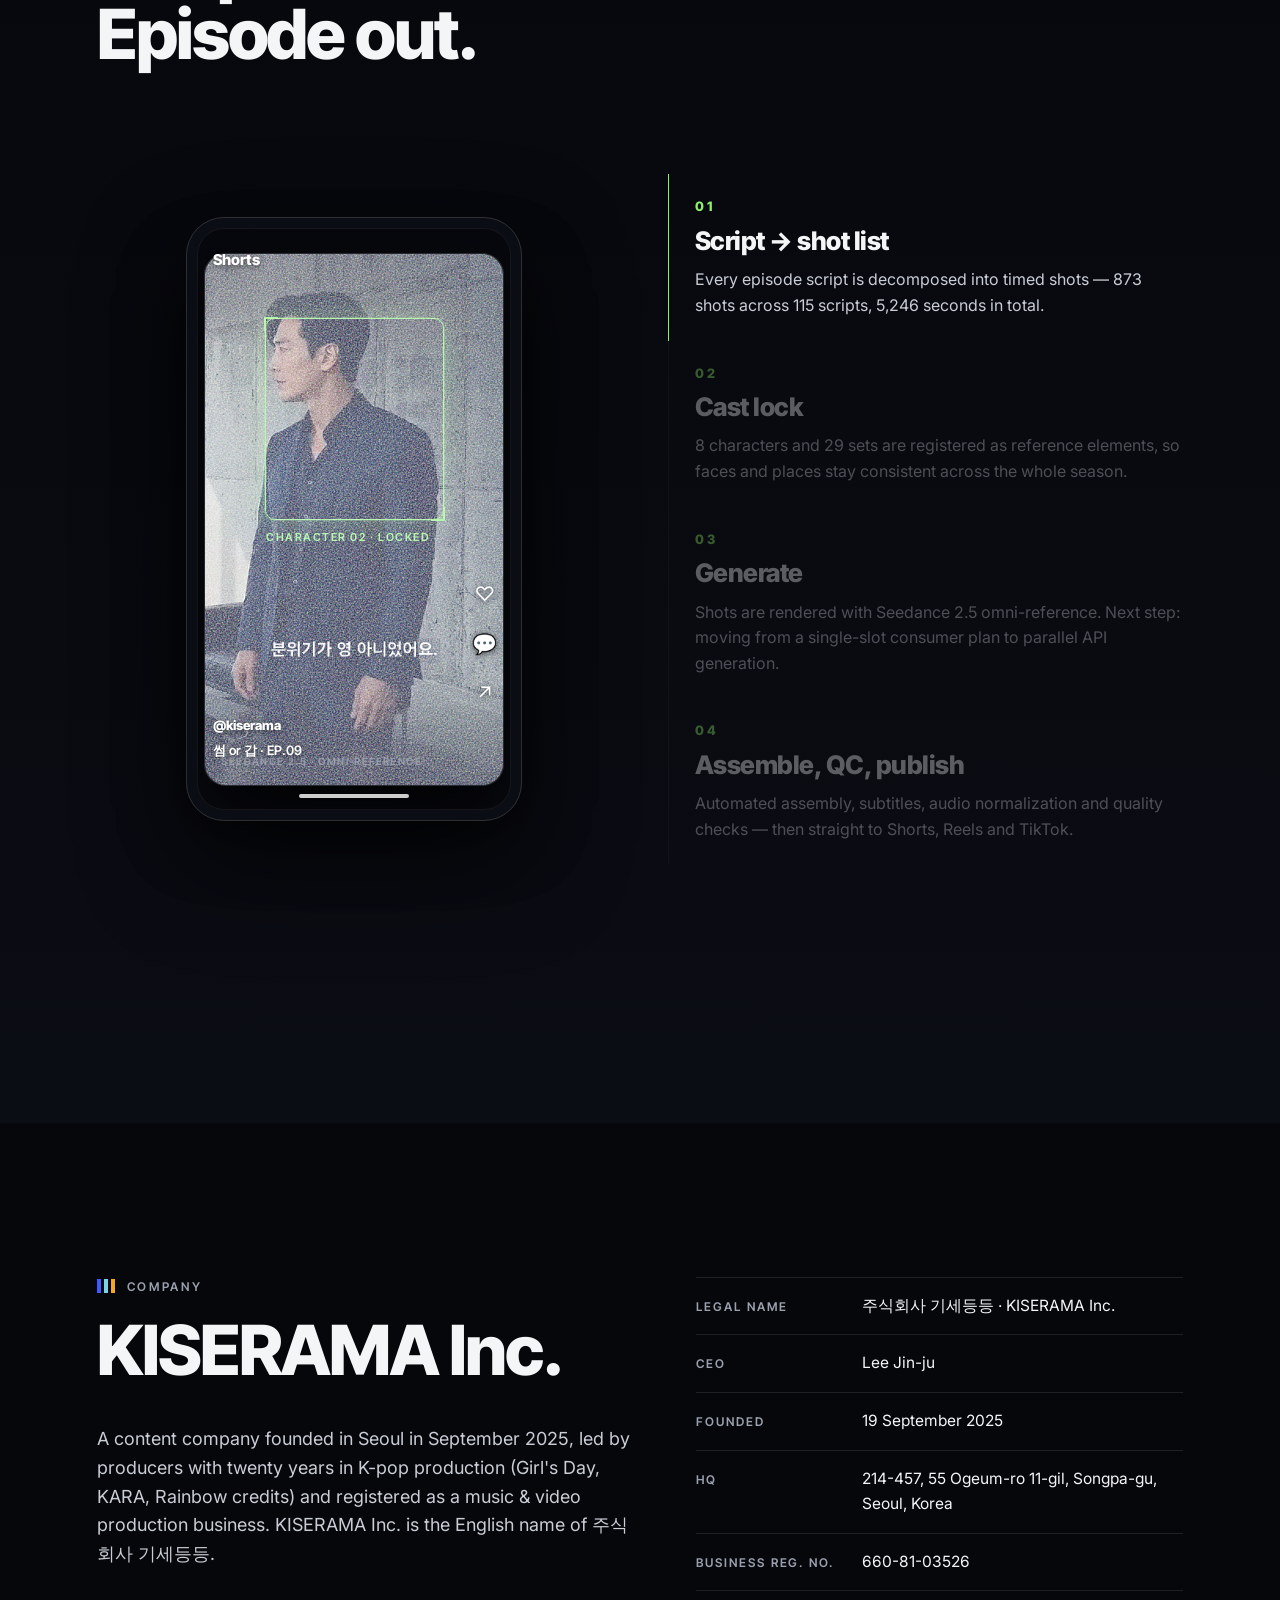
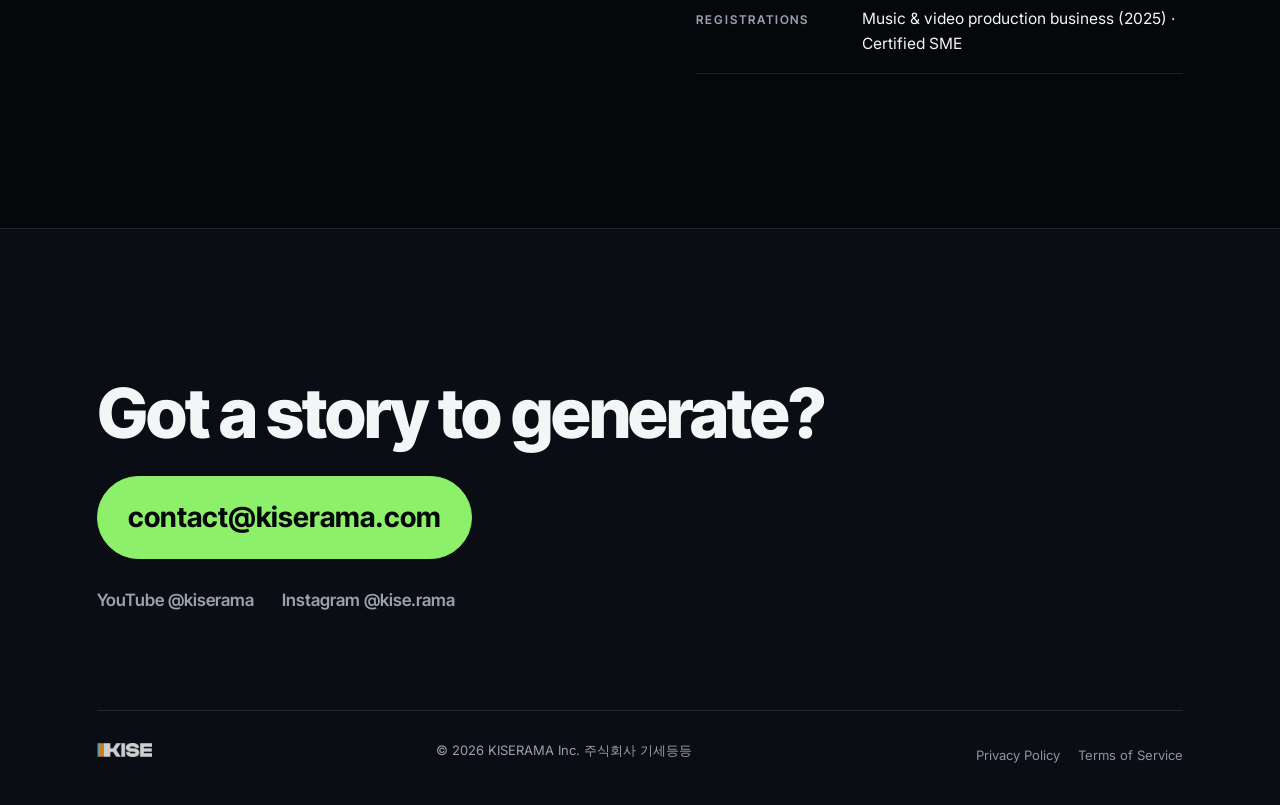
==== commit bceea6ee: "Artists: remove HEUNG (JUNG HUONG), whose contract has ended Drops the card, portrait and character " ====
--- a/index.html
+++ b/index.html
@@ -134,7 +134,7 @@
     <p class="kicker" data-reveal data-ko="<span class='bars' aria-hidden='true'></span>소속 아티스트"><span class="bars" aria-hidden="true"></span>Artists</p>
     <h2 class="h2" data-reveal data-ko="배우도<br>생성합니다.">We generate<br>the cast too.</h2>
     <p class="ai-badge" data-reveal data-ko="<b>AI ARTIST</b> · 전원 AI로 제작된 가상 아티스트입니다"><b>AI ARTIST</b> · Everyone here is a virtual artist created with generative AI</p>
-    <p class="cast-lead" data-reveal data-ko="다섯 사람은 실재하지 않습니다. 그러나 연기와 목소리, 얼굴의 연속성은 회차를 넘어 지켜집니다 — 같은 인물이 같은 얼굴로 돌아오는 것, 그것이 저희가 배우라고 부르는 이유입니다.">These five do not exist. Yet the acting, the voice and the continuity of the face are held across every episode — the same person returning with the same face. That is why we call them actors.</p>
+    <p class="cast-lead" data-reveal data-ko="네 사람은 실재하지 않습니다. 그러나 연기와 목소리, 얼굴의 연속성은 회차를 넘어 지켜집니다 — 같은 인물이 같은 얼굴로 돌아오는 것, 그것이 저희가 배우라고 부르는 이유입니다.">These four do not exist. Yet the acting, the voice and the continuity of the face are held across every episode — the same person returning with the same face. That is why we call them actors.</p>
 
     <div class="roster">
       <article class="artist" data-reveal>
@@ -197,25 +197,6 @@
         </div>
       </article>
       <article class="artist" data-reveal>
-        <button class="artist-shot" type="button" data-sheet="assets/cast/jung-huong-sheet.webp"
-                data-sheet-ko="정흐엉 — 캐릭터 시트" data-sheet-en="JUNG HUONG — character sheet"
-                aria-label="JUNG HUONG character sheet">
-          <img src="assets/cast/jung-huong.webp" alt="JUNG HUONG, AI-generated artist" loading="lazy" decoding="async" width="336" height="504">
-          <span class="cast-cue" aria-hidden="true" data-ko="시트 보기">View sheet</span>
-        </button>
-        <div class="artist-body">
-          <p class="artist-field" data-ko="배우">Actor</p>
-          <h3><span class="artist-name" data-ko="흥">HEUNG</span><small data-ko="정흐엉<i>JUNG HUONG</i>">정흐엉<i>JUNG HUONG</i></small></h3>
-          <p class="artist-note" data-ko="한·베 양쪽 현장에서 통역 없이 연기한다.">Works on Korean and Vietnamese sets without an interpreter.</p>
-          <dl class="spec">
-              <div><dt data-ko="생년">Born</dt><dd data-ko="1997년 (29세)">1997 (29)</dd></div>
-              <div><dt data-ko="신장">Height</dt><dd data-ko="170cm">170cm</dd></div>
-              <div><dt data-ko="특기">Skills</dt><dd data-ko="이중언어 연기, 감정 전환">Bilingual acting, emotional turns</dd></div>
-              <div><dt data-ko="사용 언어">Languages</dt><dd class="hl" data-ko="한국어 · 베트남어 (원어민)">Korean · Vietnamese (native)</dd></div>
-          </dl>
-        </div>
-      </article>
-      <article class="artist" data-reveal>
         <button class="artist-shot" type="button" data-sheet="assets/cast/nam-onhyuk-sheet.webp"
                 data-sheet-ko="남온혁 — 캐릭터 시트" data-sheet-en="NAM ONHYUK — character sheet"
                 aria-label="NAM ONHYUK character sheet">
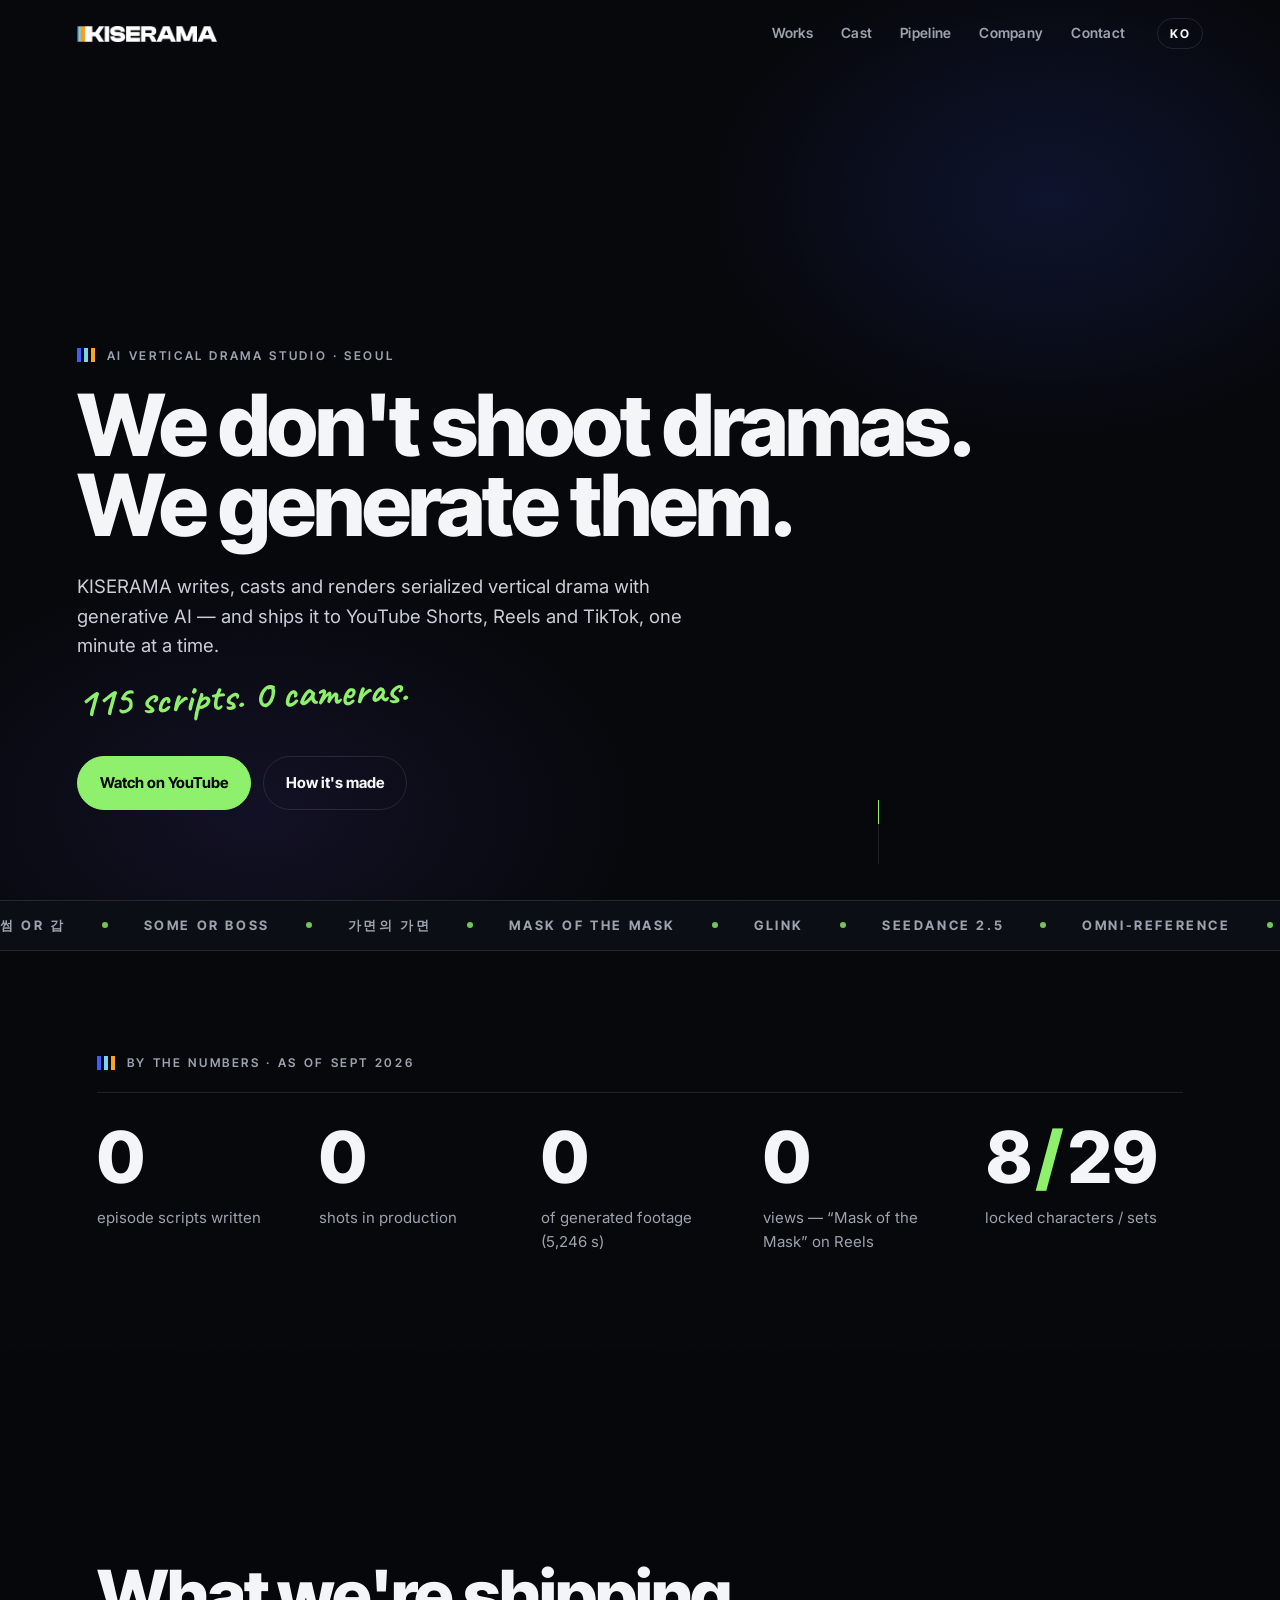
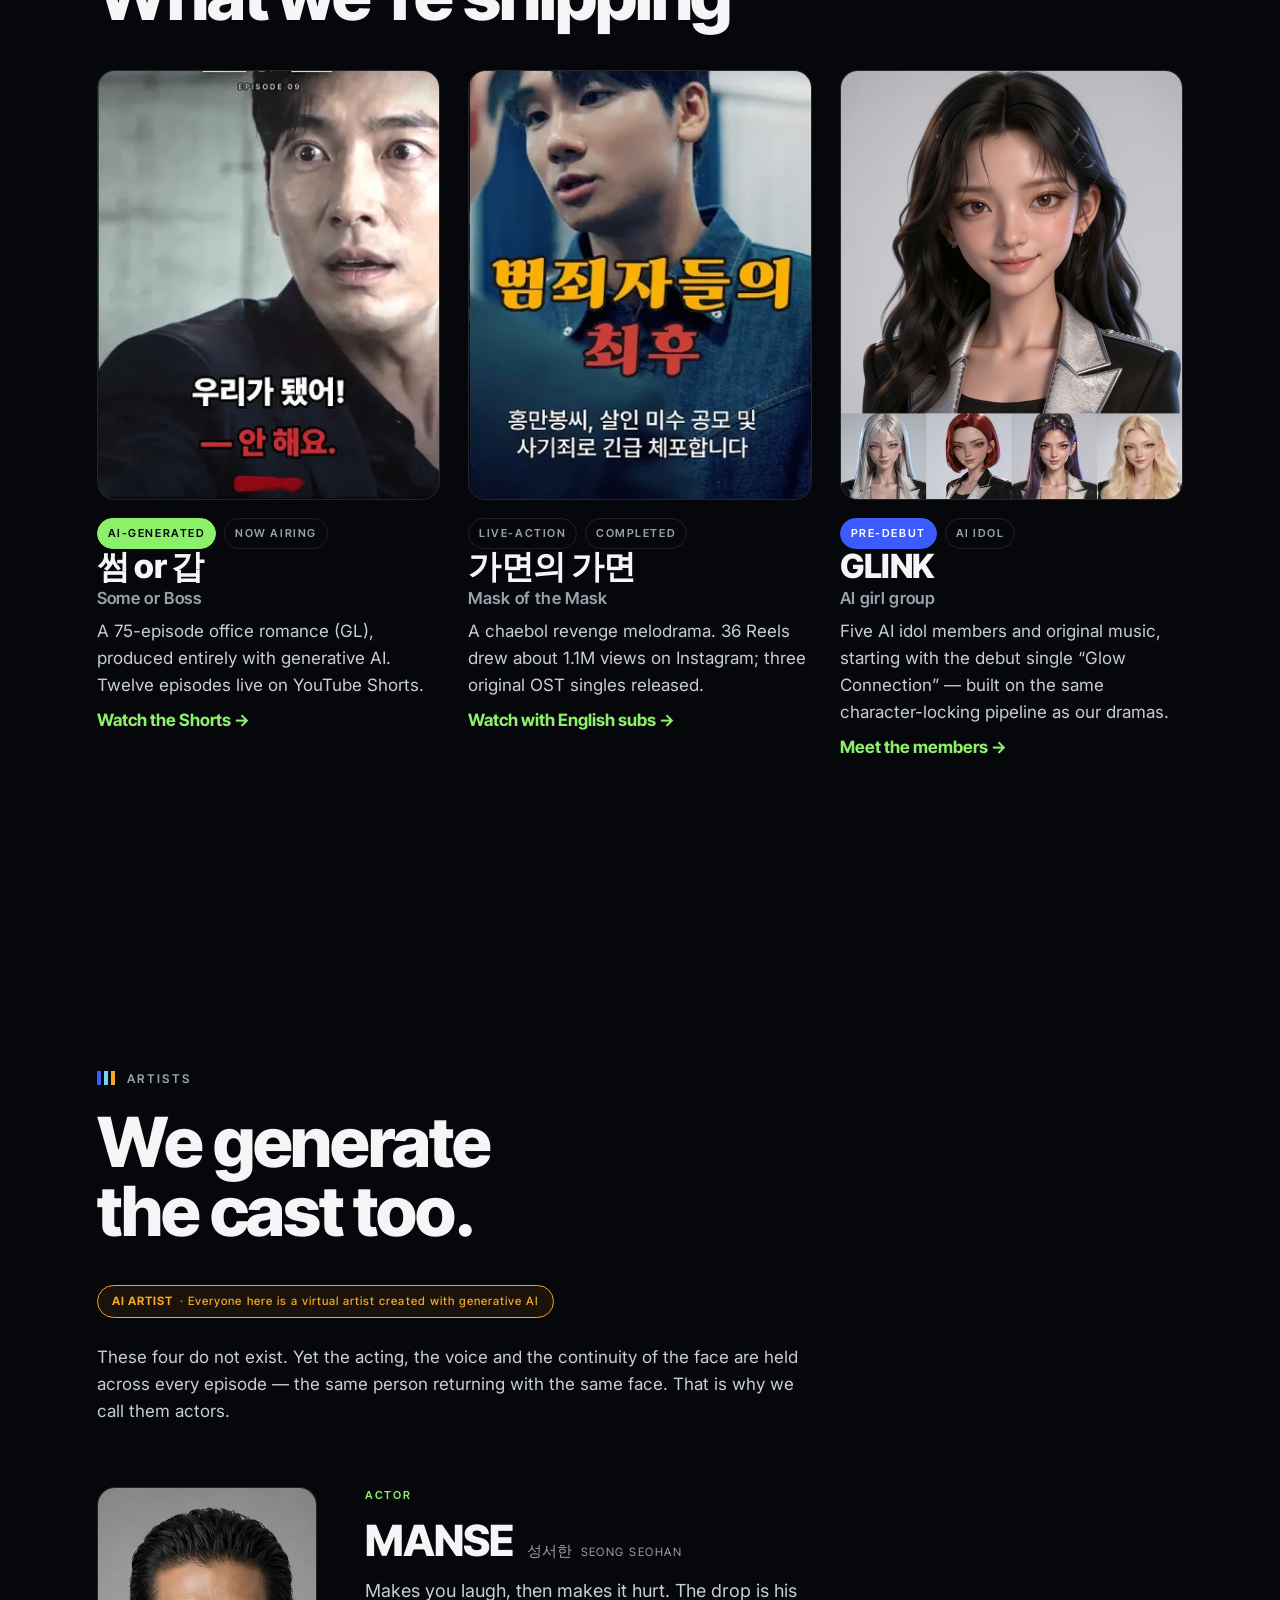
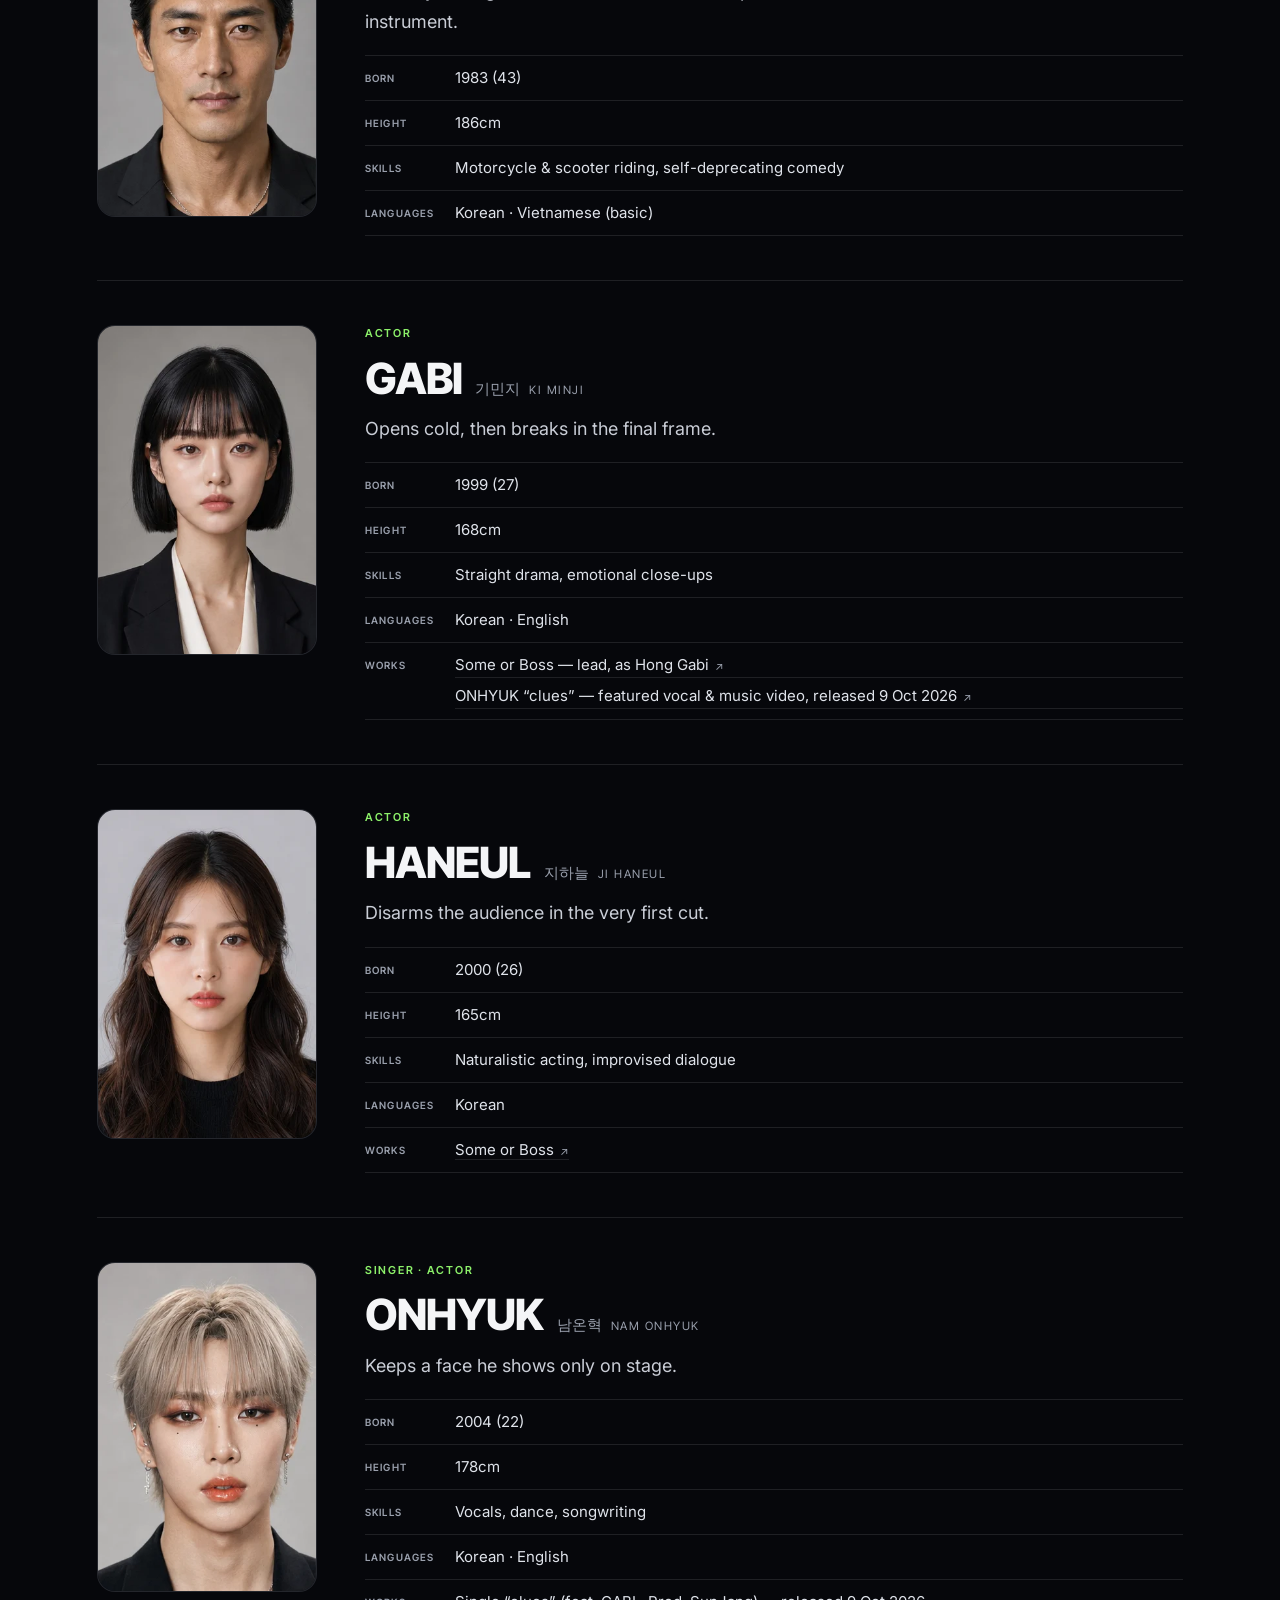
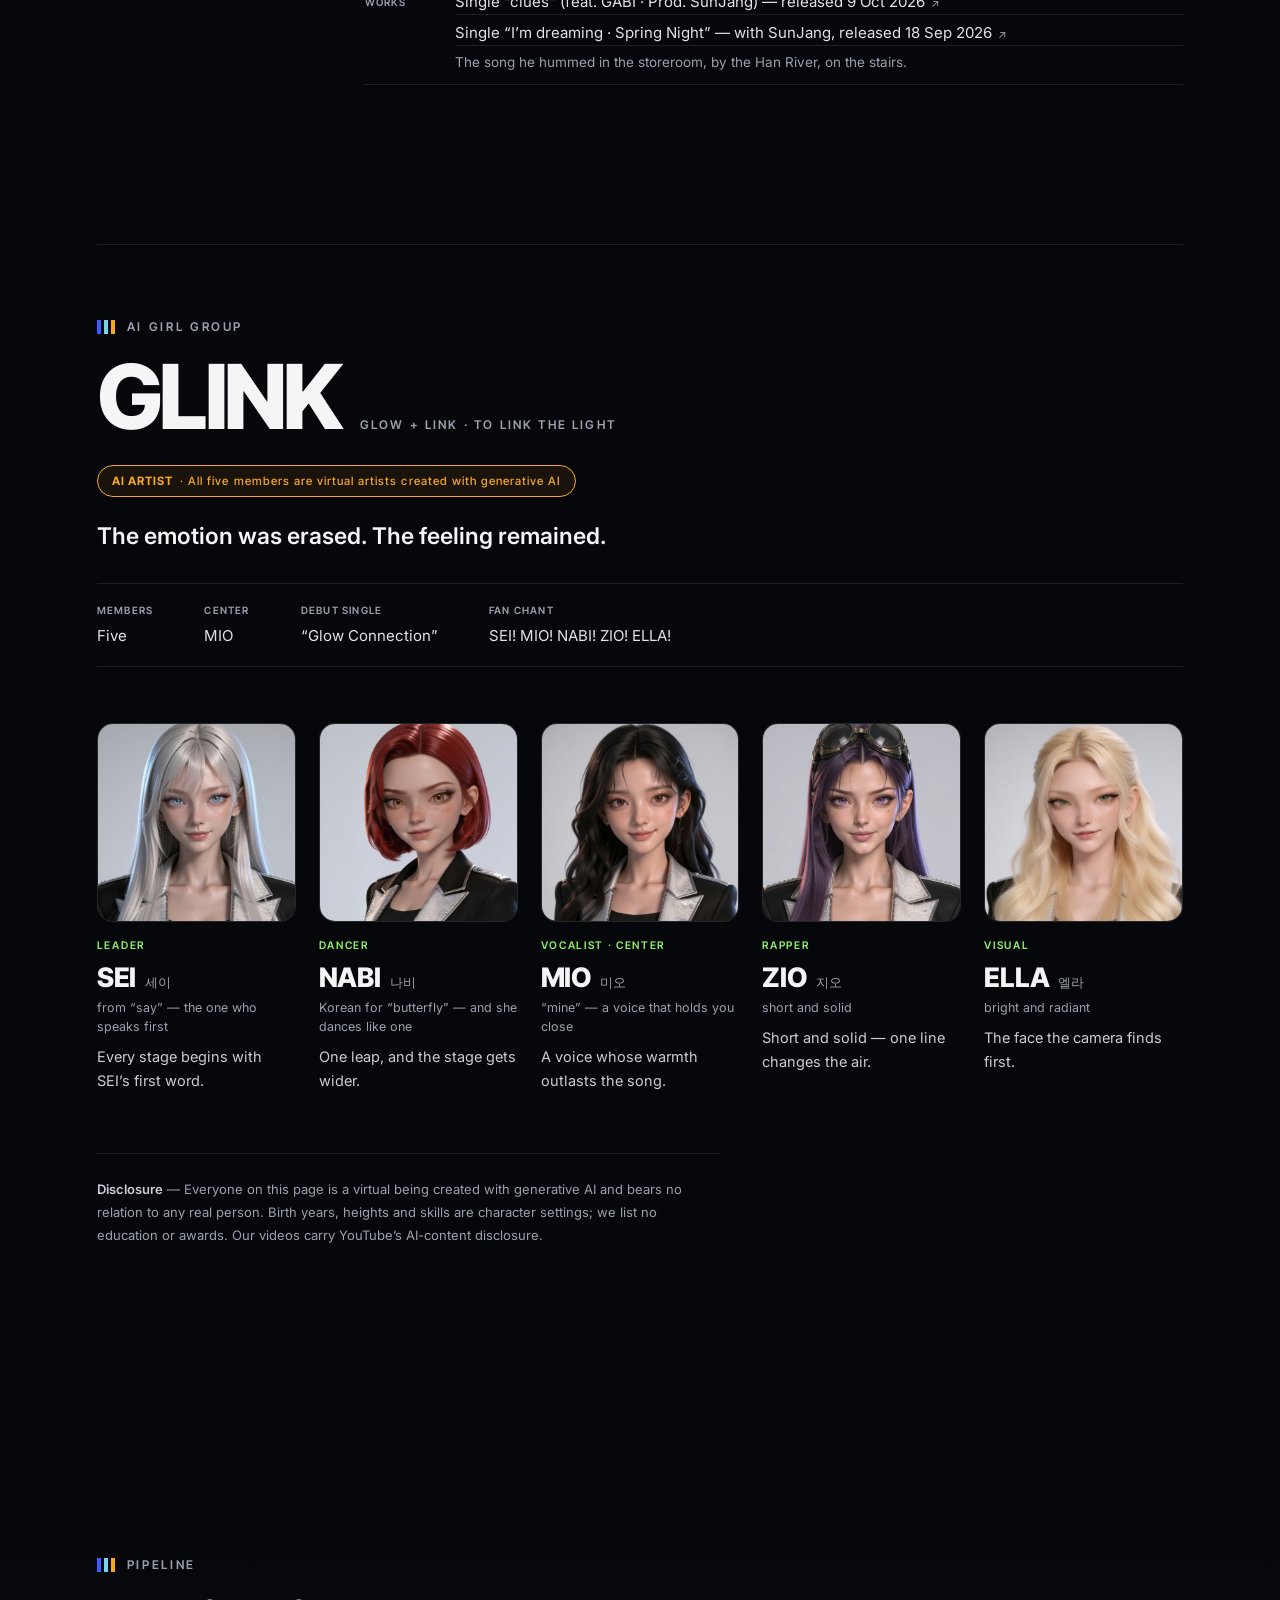
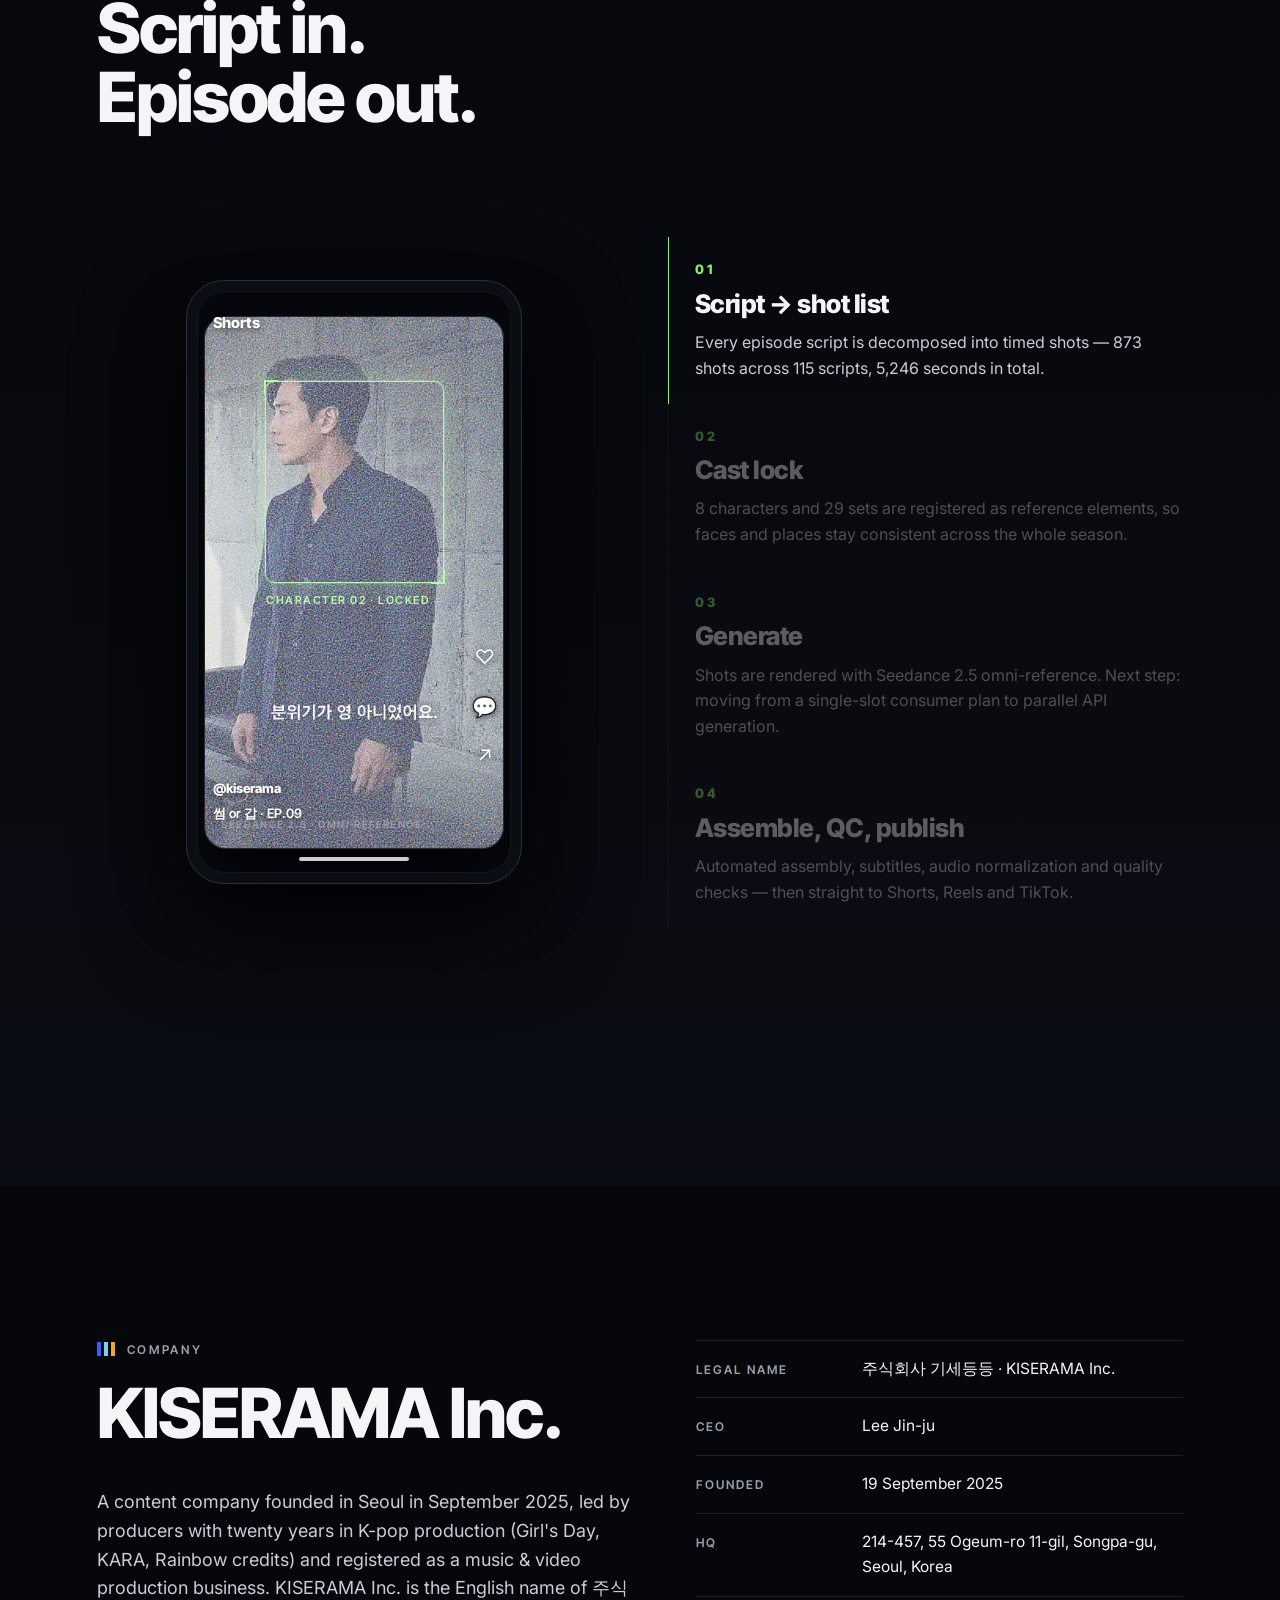
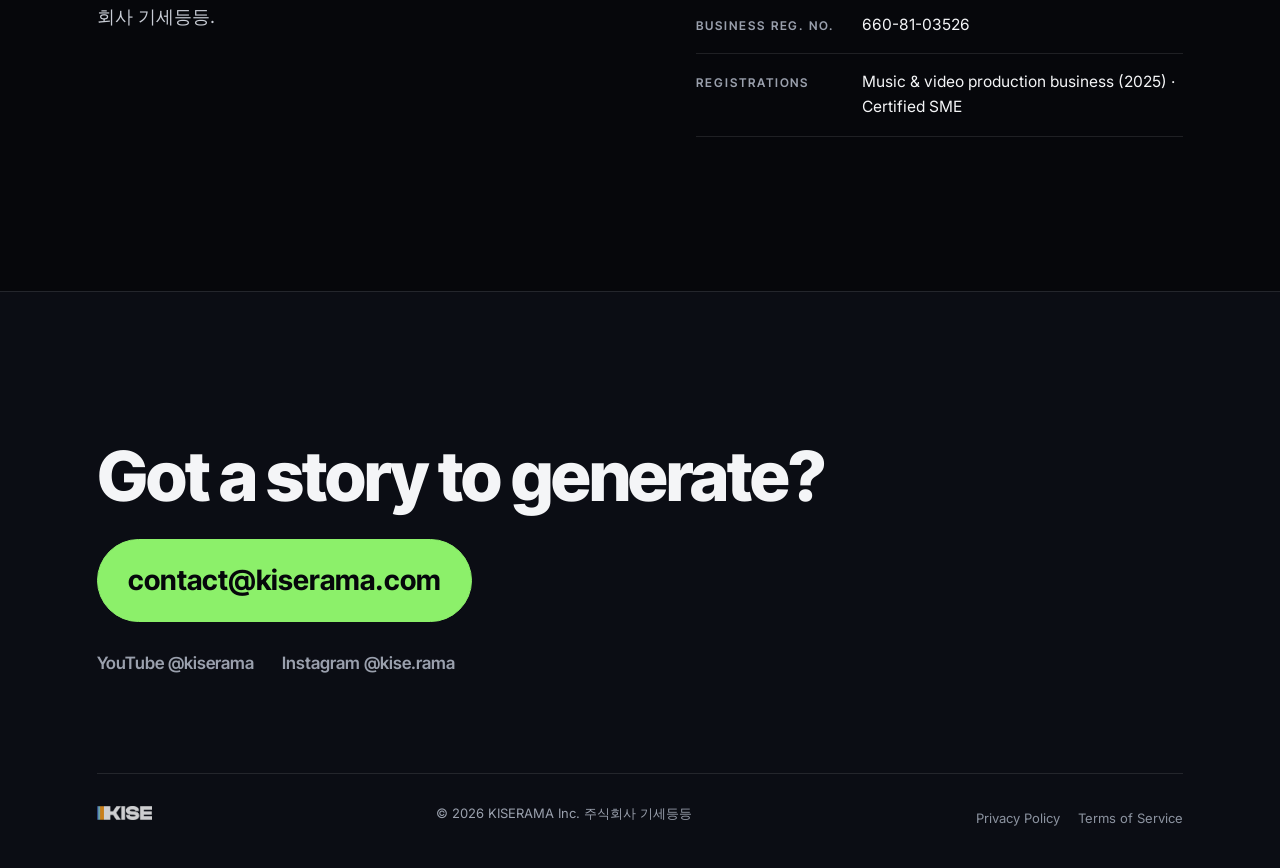
==== commit 1f9d2510: "Artists: add ONHYUK single "clues" (feat. GABI) — GABI featured vocal & MV credit, ONHYUK single ent" ====
--- a/index.html
+++ b/index.html
@@ -172,7 +172,7 @@
               <div><dt data-ko="신장">Height</dt><dd data-ko="168cm">168cm</dd></div>
               <div><dt data-ko="특기">Skills</dt><dd data-ko="정극, 감정 클로즈업">Straight drama, emotional close-ups</dd></div>
               <div><dt data-ko="사용 언어">Languages</dt><dd data-ko="한국어 · 영어">Korean · English</dd></div>
-              <div><dt data-ko="출연">Works</dt><dd><a class="work-link" href="https://www.youtube.com/@kiserama/shorts" target="_blank" rel="noopener" data-ko="「썸 or 갑」 주연 · 홍가비 역">Some or Boss — lead, as Hong Gabi</a></dd></div>
+              <div><dt data-ko="출연">Works</dt><dd class="multi"><a class="work-link" href="https://www.youtube.com/@kiserama/shorts" target="_blank" rel="noopener" data-ko="「썸 or 갑」 주연 · 홍가비 역">Some or Boss — lead, as Hong Gabi</a><a class="work-link" href="https://youtu.be/h1zoq-AxmWw" target="_blank" rel="noopener" data-ko="온혁 「clues」 피처링 보컬 · 뮤직비디오 출연 — 2026-10-09 공개">ONHYUK “clues” — featured vocal &amp; music video, released 9 Oct 2026</a></dd></div>
           </dl>
         </div>
       </article>
@@ -212,7 +212,7 @@
               <div><dt data-ko="신장">Height</dt><dd data-ko="178cm">178cm</dd></div>
               <div><dt data-ko="특기">Skills</dt><dd data-ko="보컬, 댄스, 작사">Vocals, dance, songwriting</dd></div>
               <div><dt data-ko="사용 언어">Languages</dt><dd data-ko="한국어 · 영어">Korean · English</dd></div>
-              <div><dt data-ko="출연">Works</dt><dd class="multi"><a class="work-link" href="https://youtu.be/RPHZuznJLPc" target="_blank" rel="noopener" data-ko="싱글 「꿈꾸는 봄밤 (I’m dreaming · Spring Night)」 — SunJang 콜라보 · 2026-09-18 발매">Single “I’m dreaming · Spring Night” — with SunJang, released 18 Sep 2026</a><span class="song-note" data-ko="창고에서, 한강에서, 계단에서 흥얼거리던 그 노래.">The song he hummed in the storeroom, by the Han River, on the stairs.</span></dd></div>
+              <div><dt data-ko="출연">Works</dt><dd class="multi"><a class="work-link" href="https://youtu.be/h1zoq-AxmWw" target="_blank" rel="noopener" data-ko="싱글 「clues」 (feat. 가비 · Prod. SunJang) — 2026-10-09 발매">Single “clues” (feat. GABI · Prod. SunJang) — released 9 Oct 2026</a><a class="work-link" href="https://youtu.be/RPHZuznJLPc" target="_blank" rel="noopener" data-ko="싱글 「꿈꾸는 봄밤 (I’m dreaming · Spring Night)」 — SunJang 콜라보 · 2026-09-18 발매">Single “I’m dreaming · Spring Night” — with SunJang, released 18 Sep 2026</a><span class="song-note" data-ko="창고에서, 한강에서, 계단에서 흥얼거리던 그 노래.">The song he hummed in the storeroom, by the Han River, on the stairs.</span></dd></div>
           </dl>
         </div>
       </article>
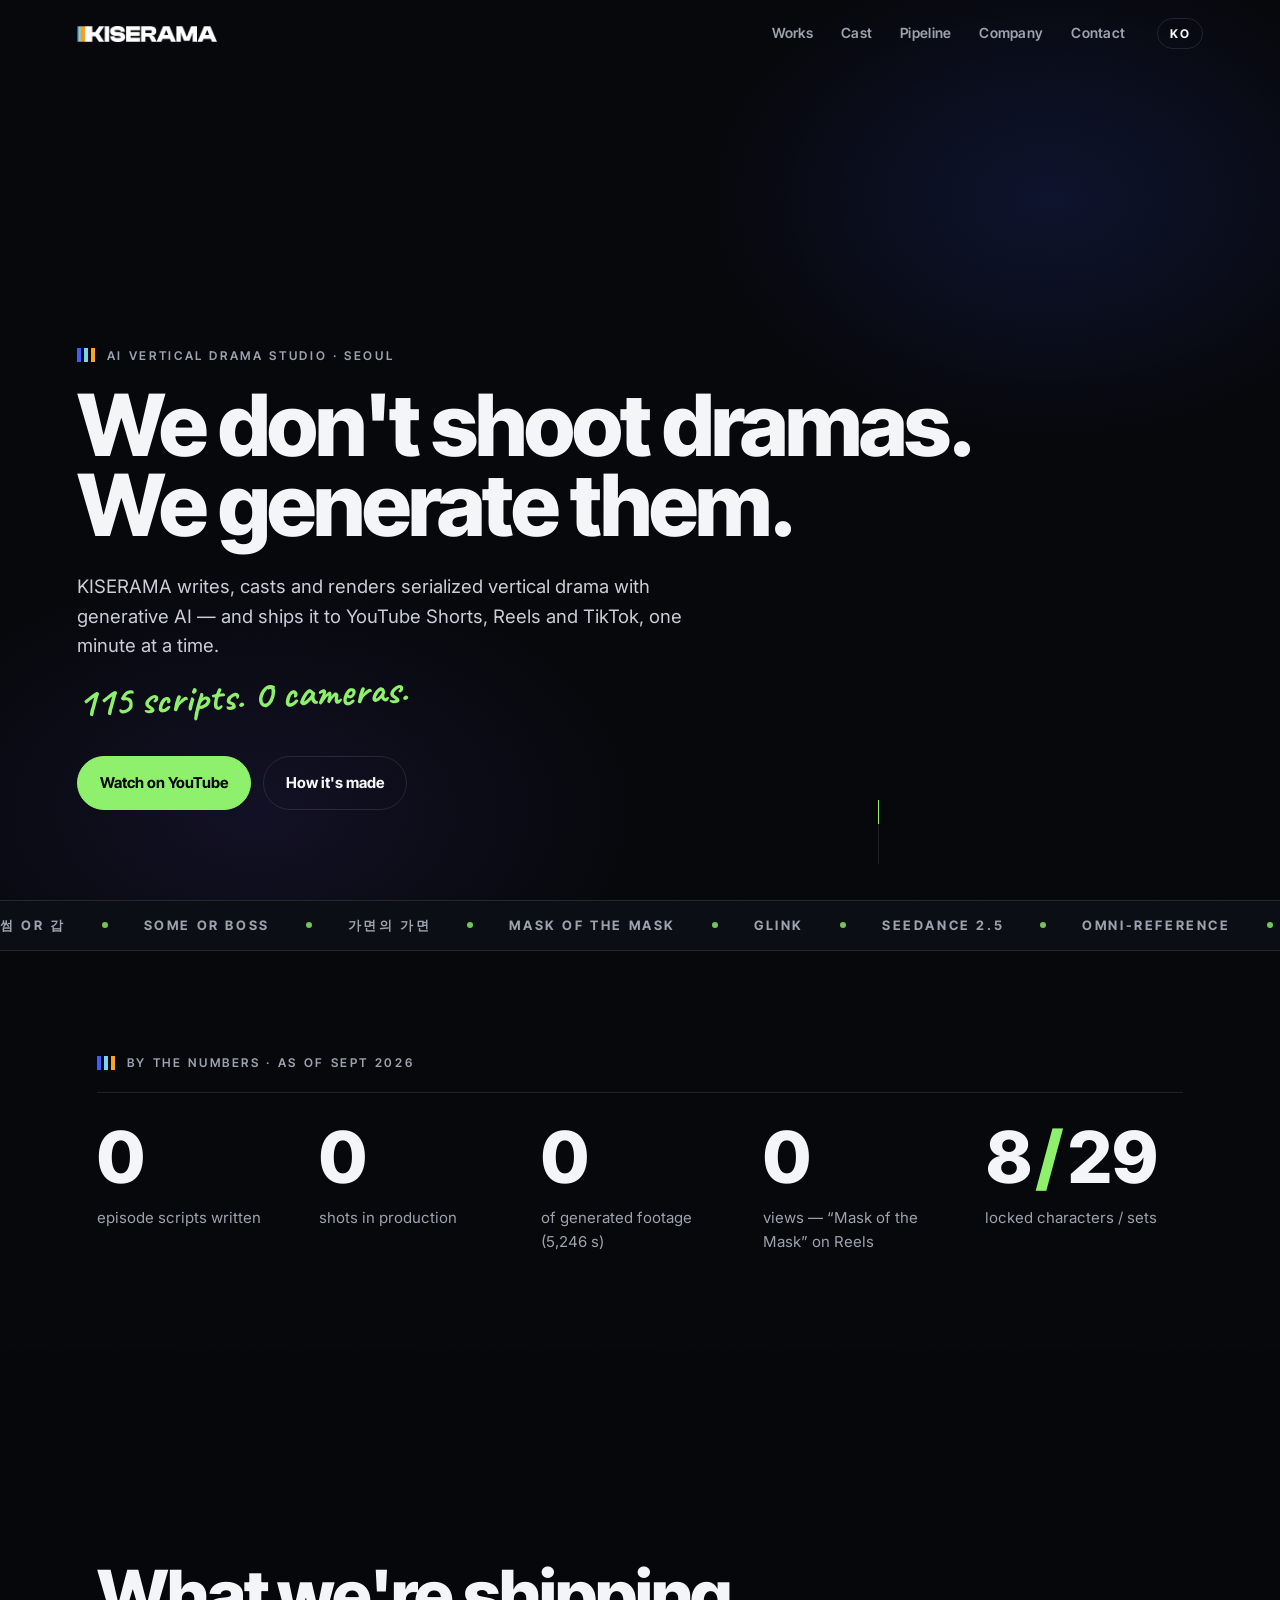
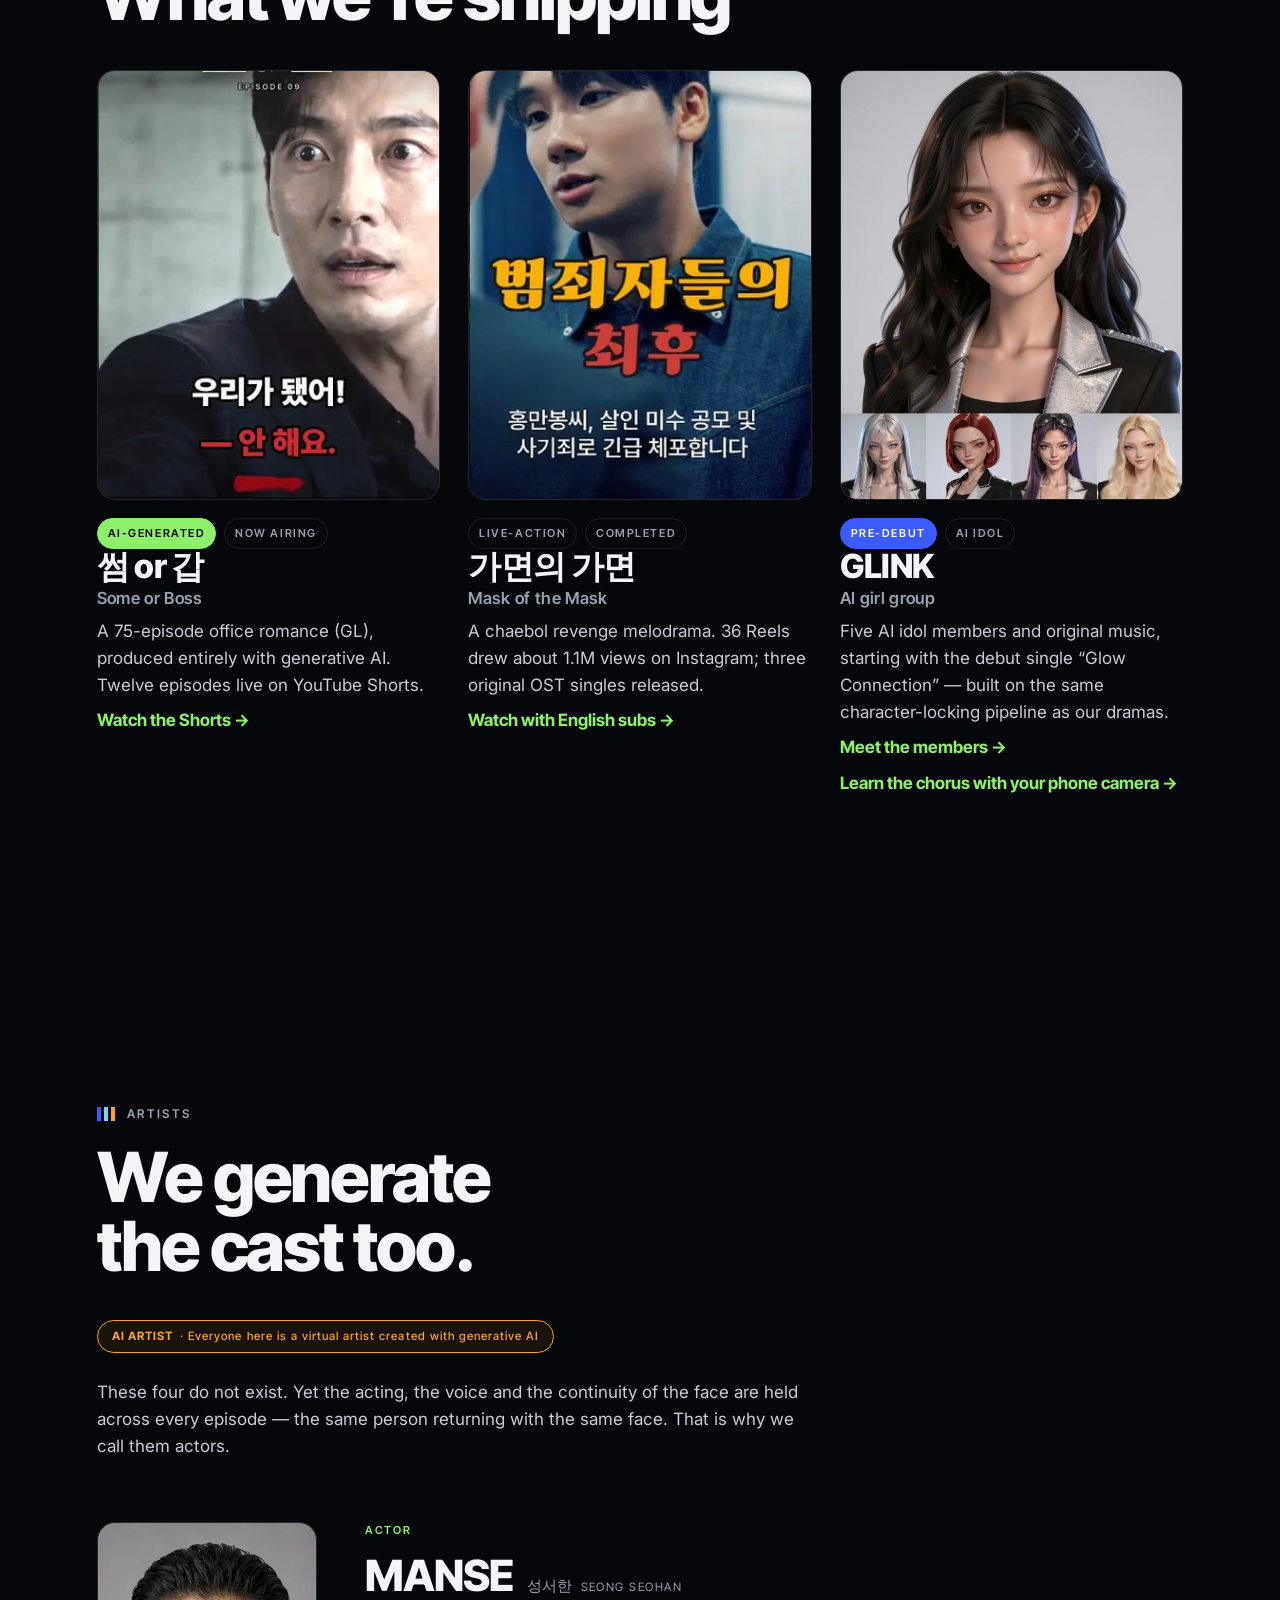
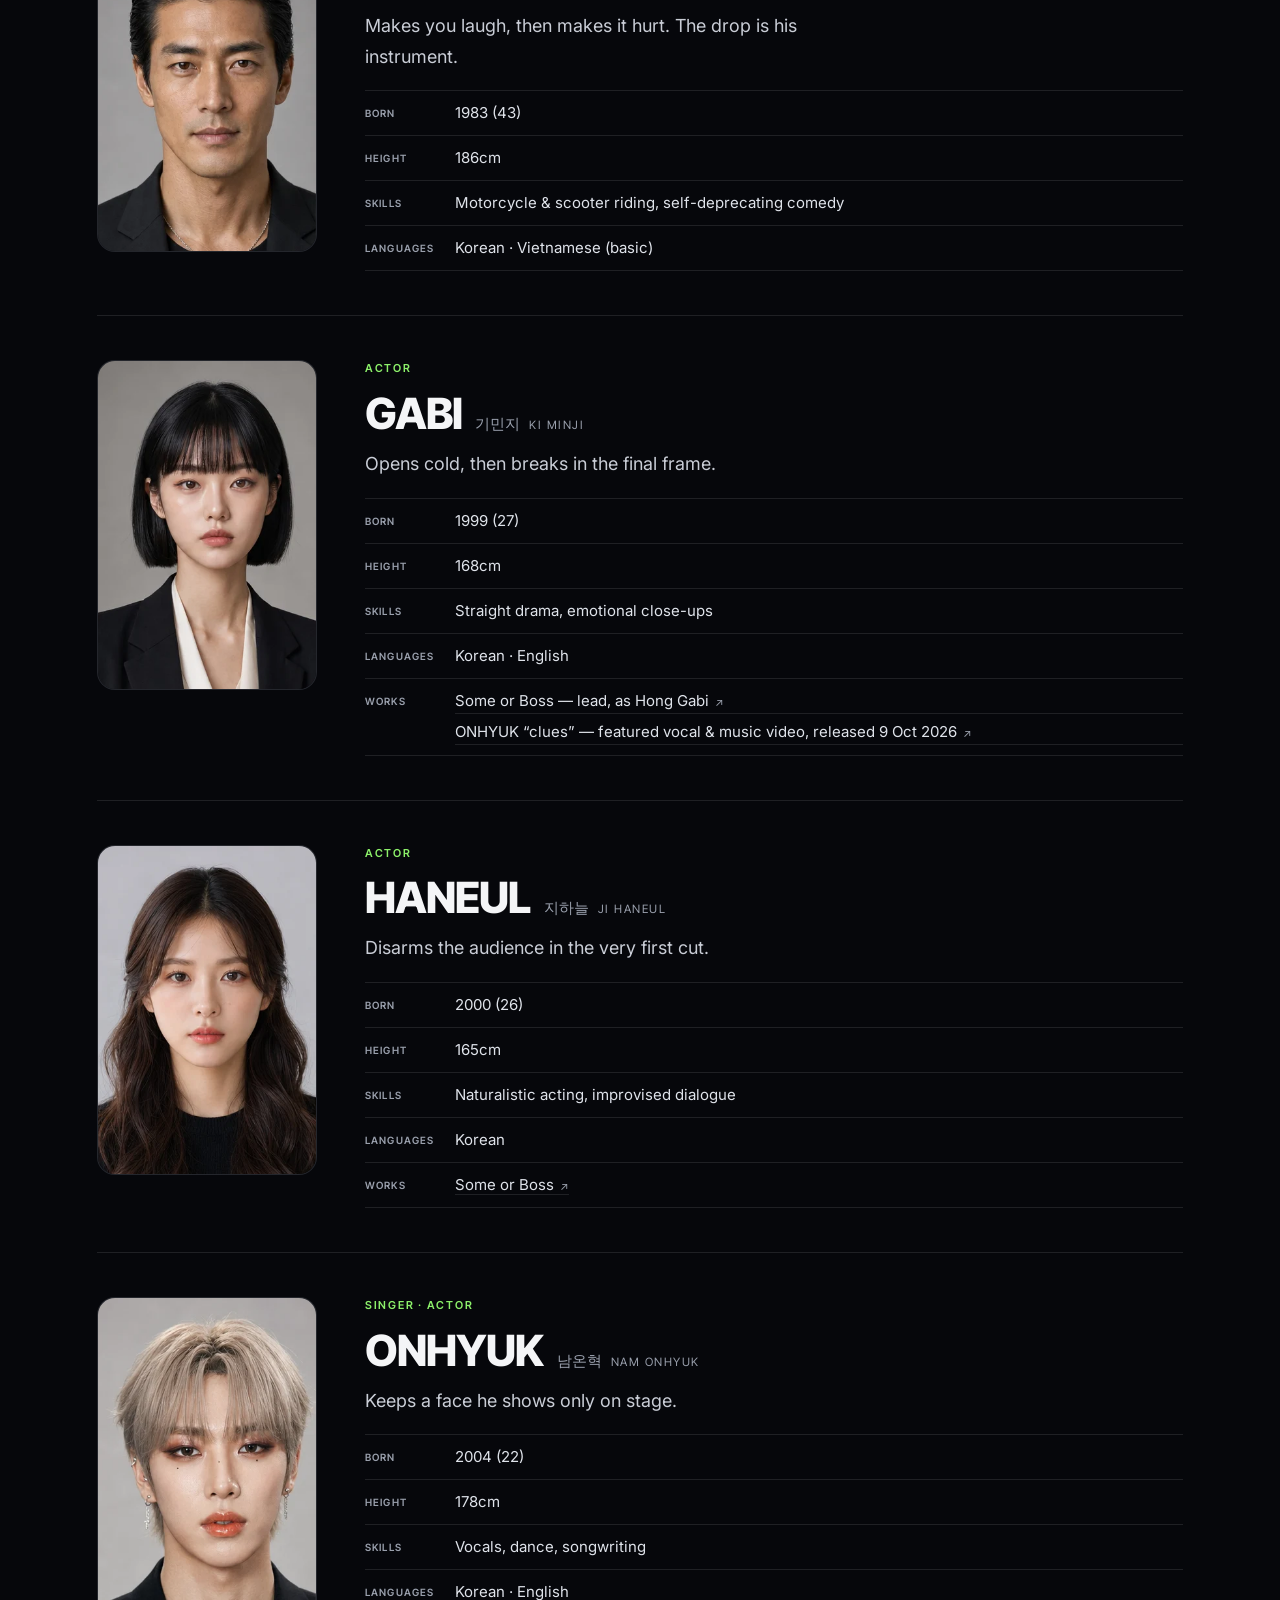
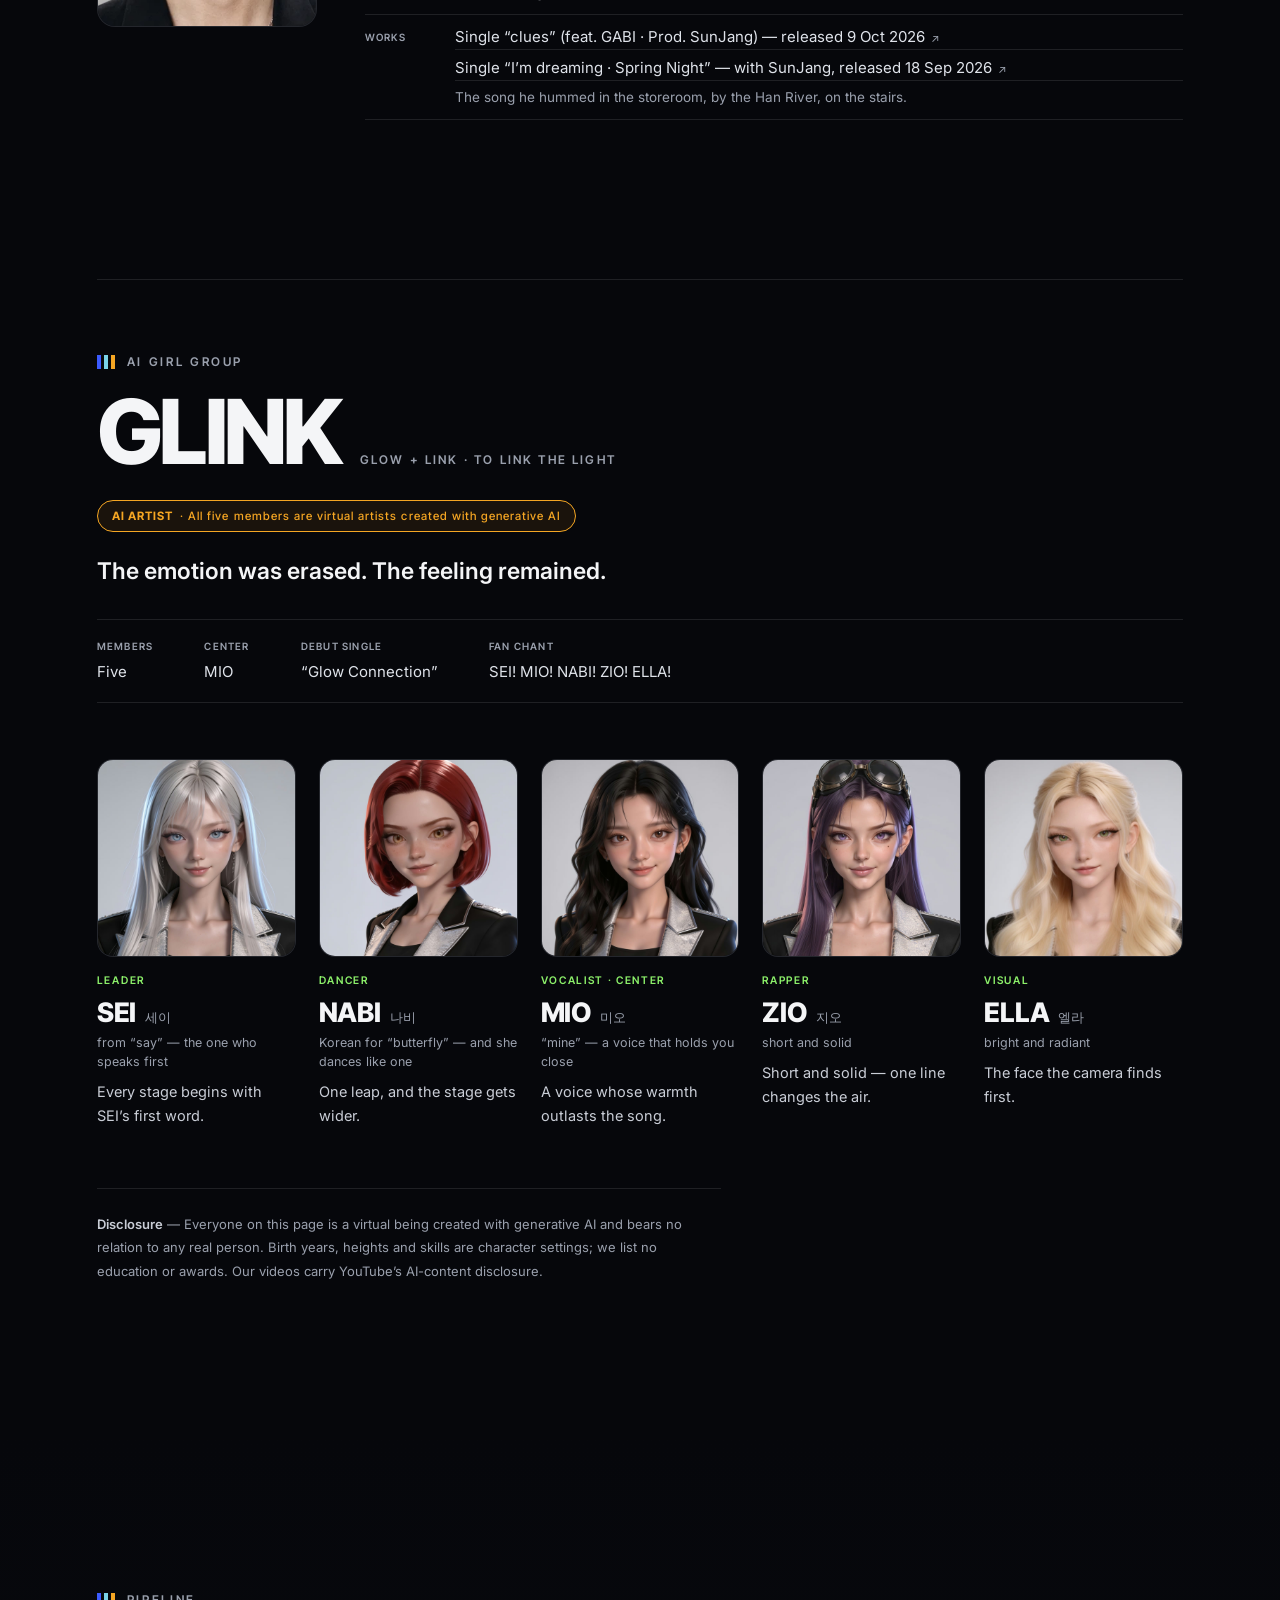
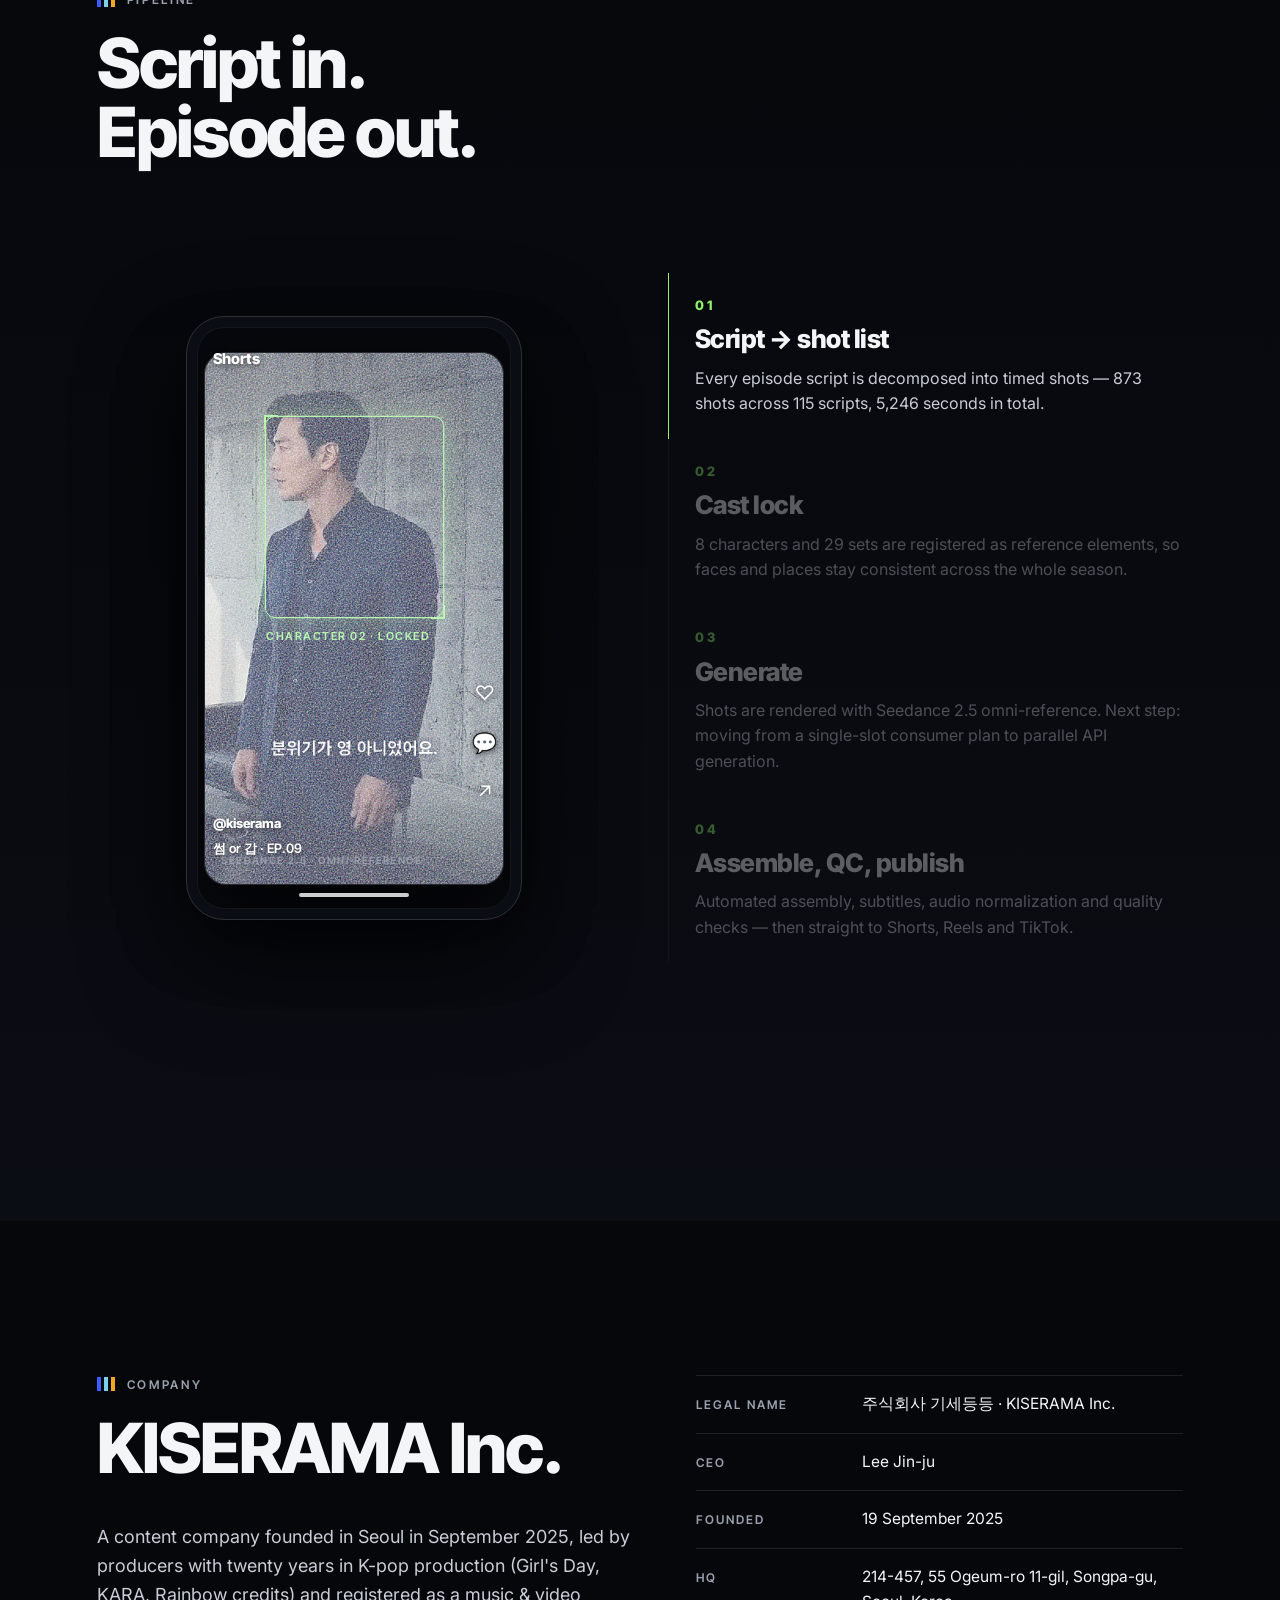
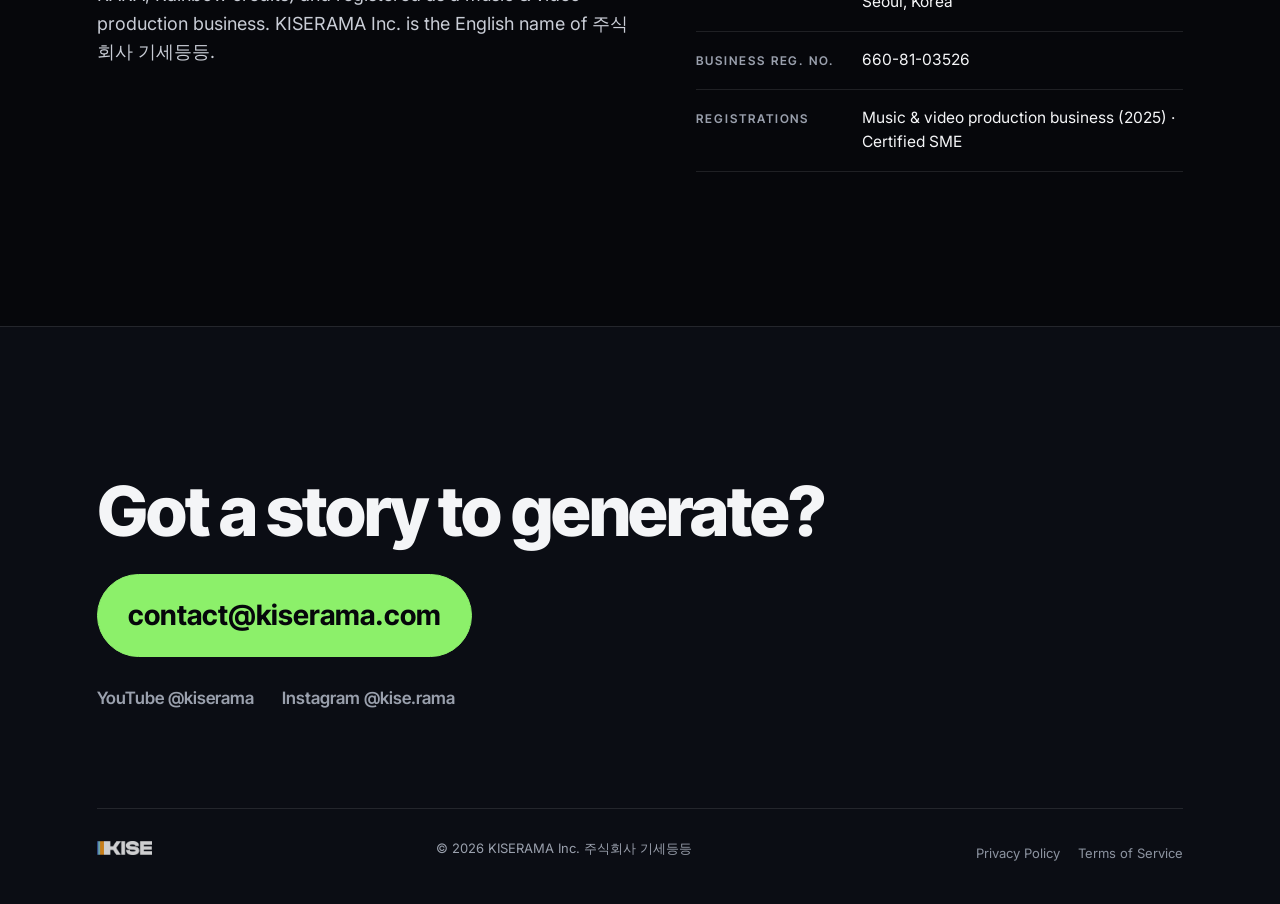
==== commit 37432ab3: "glink-practice: 30-second challenge with sync score + saved split video; SEO/GEO (remove noindex, gu" ====
--- a/index.html
+++ b/index.html
@@ -123,6 +123,7 @@
           <h3>GLINK <small data-ko="AI 걸그룹">AI girl group</small></h3>
           <p data-ko="다섯 명의 AI 아이돌과 오리지널 음악, 데뷔곡 「Glow Connection」. 드라마와 같은 캐릭터 고정 파이프라인 위에서 만듭니다.">Five AI idol members and original music, starting with the debut single “Glow Connection” — built on the same character-locking pipeline as our dramas.</p>
           <a class="arrow" href="#glink" data-ko="멤버 보기 →">Meet the members →</a>
+          <a class="arrow" href="glink-practice/guide.html" data-ko="폰 카메라로 안무 따라 추기 →">Learn the chorus with your phone camera →</a>
         </div>
       </article>
     </div>
